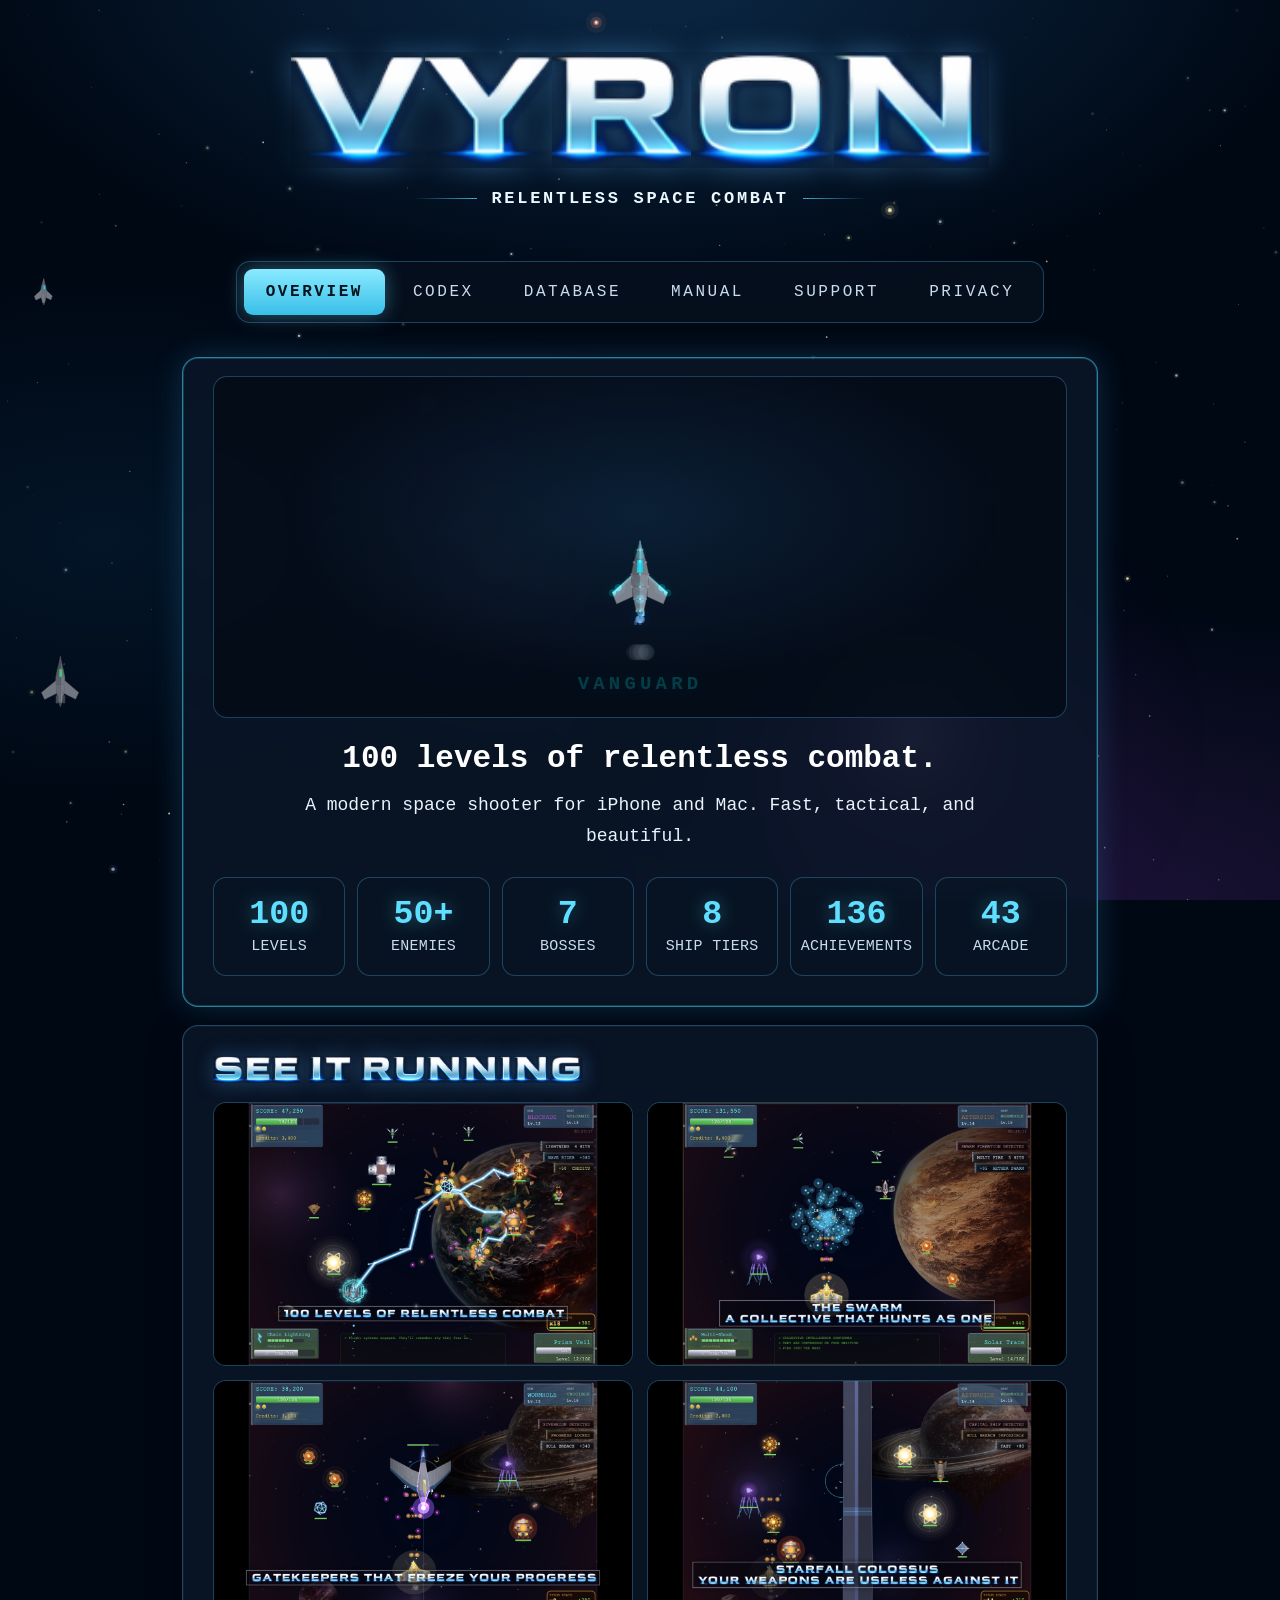
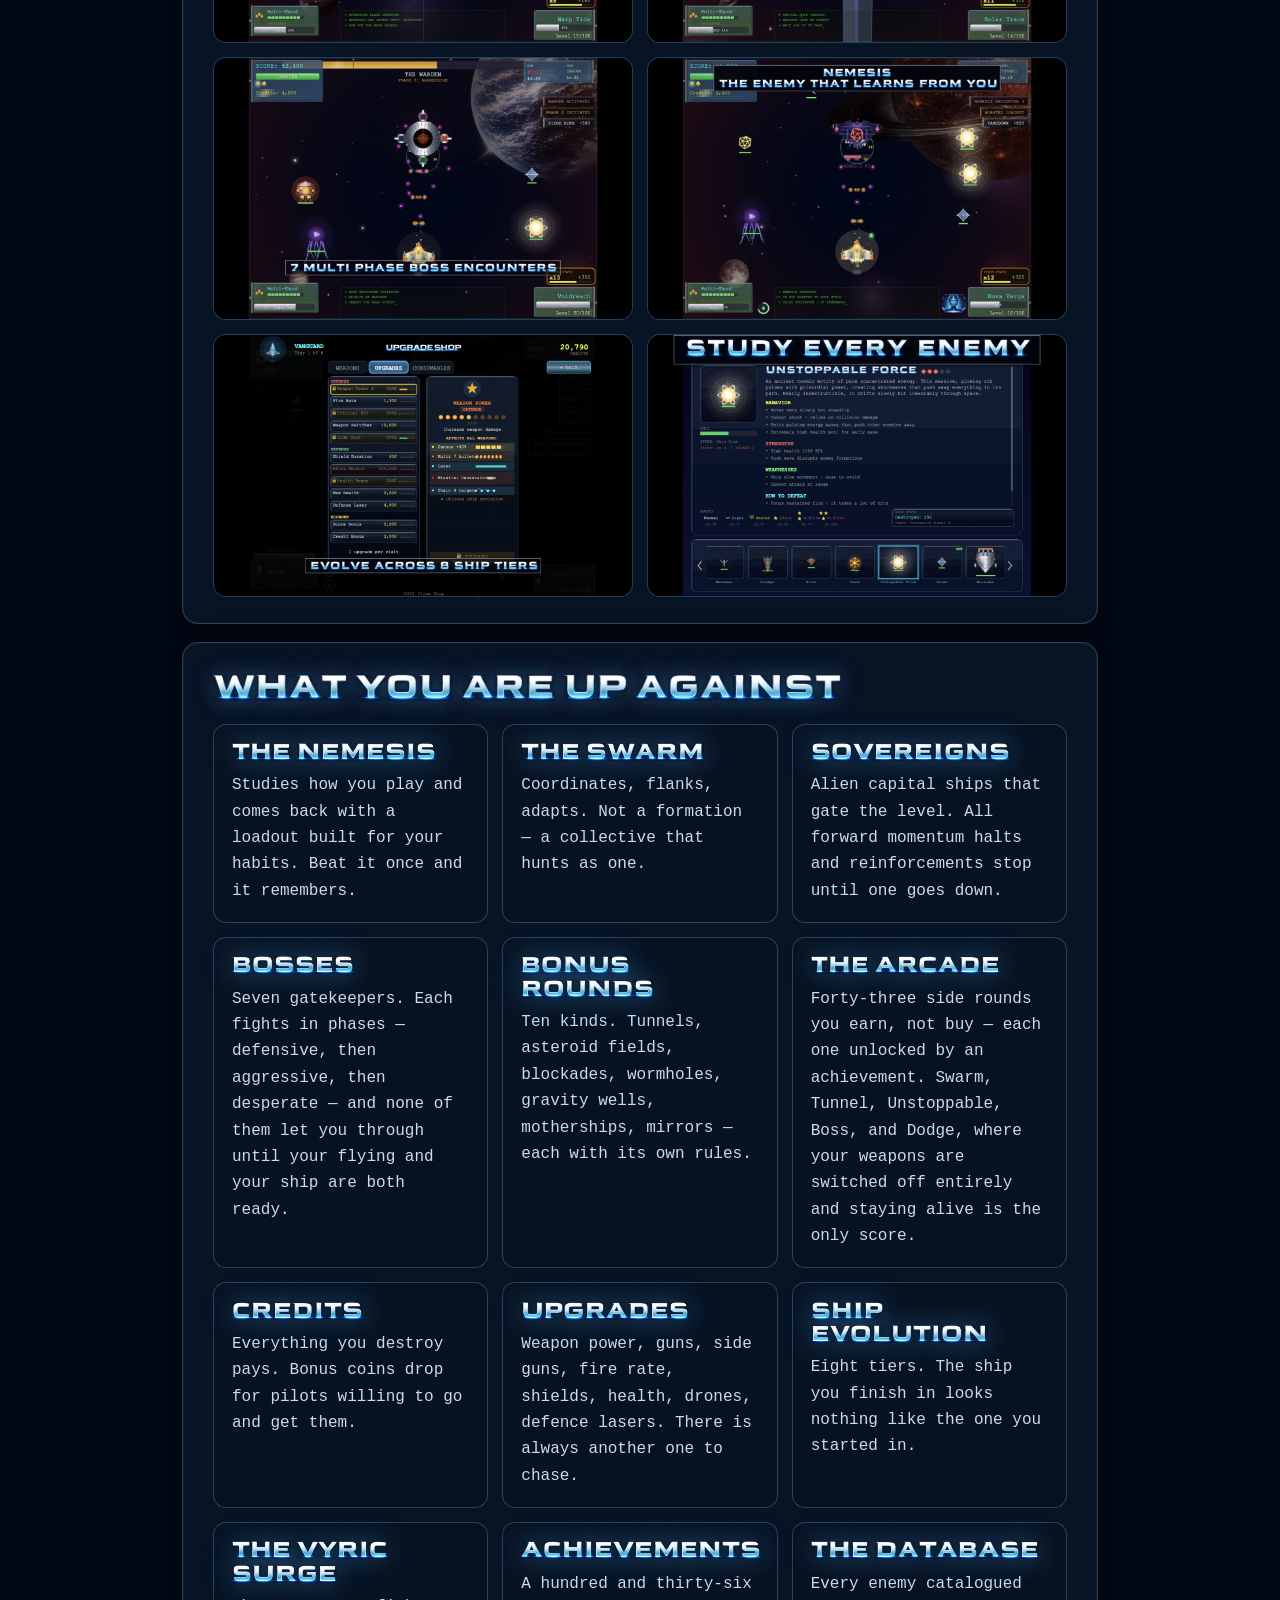
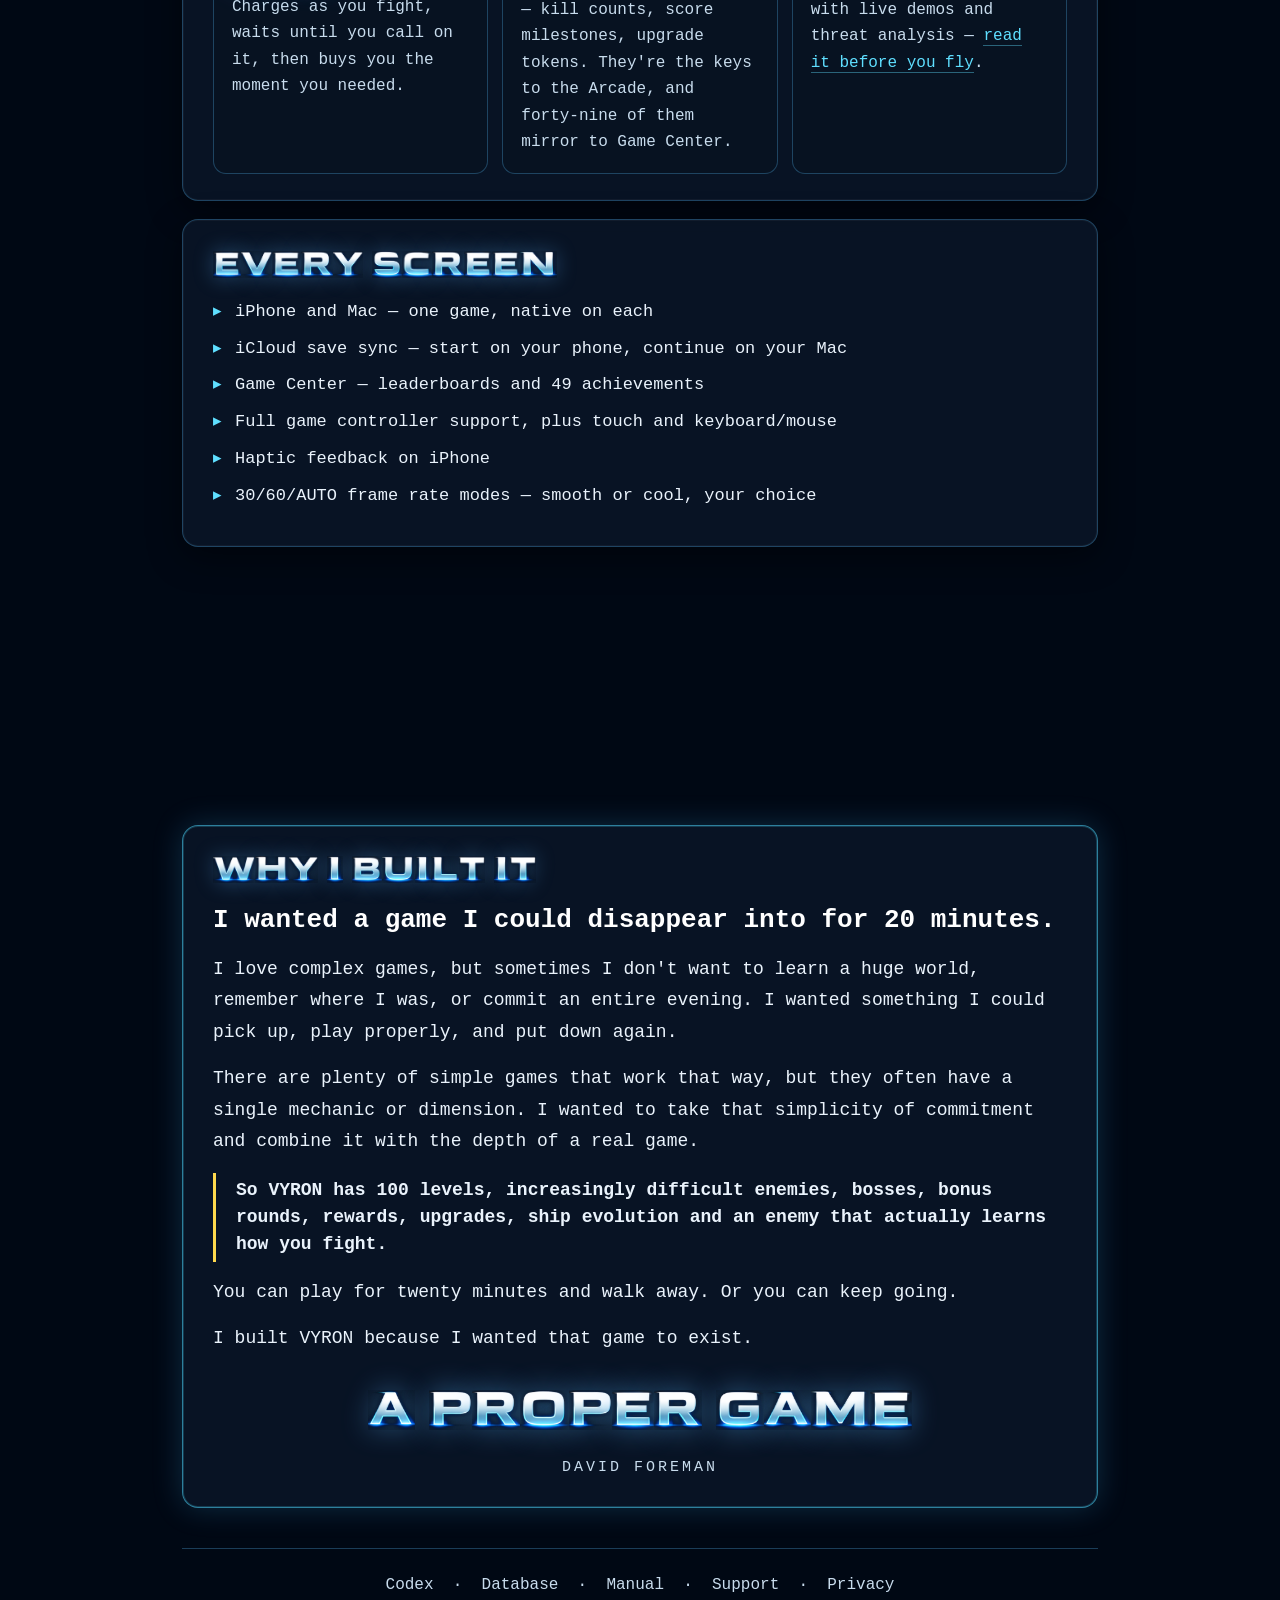
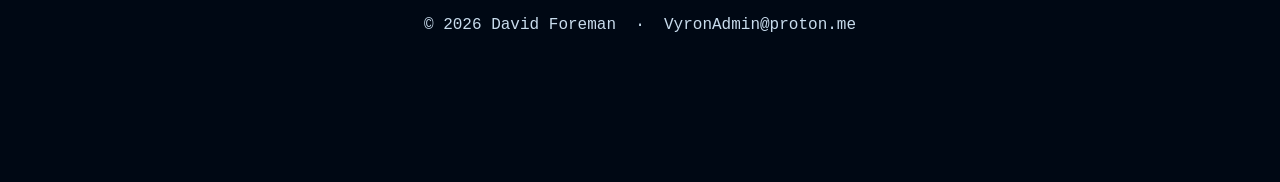
==== index.html @ 2104327f "Six stats: one row on a laptop, three rows of two on a phone Adds a sixth box — 43 Arcade rounds, ve" ====
<!doctype html>
<html lang="en-GB">
<head>
<meta charset="utf-8" />
<meta name="viewport" content="width=device-width, initial-scale=1" />
<title>VYRON — Relentless Space Combat</title>
<meta name="description" content="VYRON is a modern space shooter for iPhone and Mac. 100 levels, 7 multi-phase bosses, 8 ship evolutions, and a Nemesis that learns how you fight." />
<script>document.documentElement.classList.add('js')</script>
<link rel="icon" type="image/png" href="favicon.png" />
<link rel="stylesheet" href="style.css" />
</head>
<body>
<canvas id="stars" aria-hidden="true"></canvas>
<canvas id="patrol" aria-hidden="true"></canvas>

<div class="wrap" data-page="overview">

  <header class="brand">
    <h1 class="chrome" data-chrome="vyron">VYRON</h1>
    <p class="tagline">Relentless Space Combat</p>
  </header>

  <!-- The page opens with the fleet flying past, not with prose. Each hull
       arrives, holds, is named, and leaves — the game's own menu reveal. -->
  <section class="panel focus hero-panel">
    <div class="ship-stage-wrap hero-stage">
      <canvas class="ship-stage" aria-hidden="true"></canvas>
      <p class="ship-name" aria-live="polite"></p>
    </div>

    <p class="hero">100 levels of relentless combat.</p>
    <p class="hero-sub">A modern space shooter for iPhone and Mac. Fast, tactical, and
      beautiful.</p>

    <div class="stats">
      <div class="stat"><b>100</b><span>Levels</span></div>
      <div class="stat"><b>50+</b><span>Enemies</span></div>
      <div class="stat"><b>7</b><span>Bosses</span></div>
      <div class="stat"><b>8</b><span>Ship tiers</span></div>
      <div class="stat"><b>136</b><span>Achievements</span></div>
      <div class="stat"><b>43</b><span>Arcade</span></div>
    </div>
  </section>

  <section class="panel">
    <h2 class="chrome" data-chrome="see it running">See it running</h2>
    <div class="shots">
      <div class="shot"><img src="shots/shot-01.jpg" alt="VYRON gameplay" loading="lazy" /></div>
      <div class="shot"><img src="shots/shot-02.jpg" alt="VYRON gameplay" loading="lazy" /></div>
      <div class="shot"><img src="shots/shot-03.jpg" alt="VYRON gameplay" loading="lazy" /></div>
      <div class="shot"><img src="shots/shot-04.jpg" alt="VYRON gameplay" loading="lazy" /></div>
      <div class="shot"><img src="shots/shot-05.jpg" alt="VYRON gameplay" loading="lazy" /></div>
      <div class="shot"><img src="shots/shot-06.jpg" alt="VYRON gameplay" loading="lazy" /></div>
      <div class="shot"><img src="shots/shot-07.jpg" alt="VYRON gameplay" loading="lazy" /></div>
      <div class="shot"><img src="shots/shot-08.jpg" alt="VYRON gameplay" loading="lazy" /></div>
    </div>
  </section>

  <section class="panel">
    <h2 class="chrome" data-chrome="what you are up against">What you're up against</h2>

    <div class="feat-grid">
      <div class="feat">
        <h3 class="chrome" data-chrome="the nemesis">The Nemesis</h3>
        <p>Studies how you play and comes back with a loadout built for your habits.
          Beat it once and it remembers.</p>
      </div>
      <div class="feat">
        <h3 class="chrome" data-chrome="the swarm">The Swarm</h3>
        <p>Coordinates, flanks, adapts. Not a formation — a collective that hunts as one.</p>
      </div>
      <div class="feat">
        <h3 class="chrome" data-chrome="sovereigns">Sovereigns</h3>
        <p>Alien capital ships that gate the level. All forward momentum halts and
          reinforcements stop until one goes down.</p>
      </div>
      <div class="feat">
        <h3 class="chrome" data-chrome="bosses">Bosses</h3>
        <p>Seven gatekeepers. Each fights in phases — defensive, then aggressive, then
          desperate — and none of them let you through until your flying and your ship are
          both ready.</p>
      </div>
      <div class="feat">
        <h3 class="chrome" data-chrome="bonus rounds">Bonus Rounds</h3>
        <p>Ten kinds. Tunnels, asteroid fields, blockades, wormholes, gravity wells,
          motherships, mirrors — each with its own rules.</p>
      </div>
      <div class="feat">
        <h3 class="chrome" data-chrome="the arcade">The Arcade</h3>
        <p>Forty-three side rounds you earn, not buy — each one unlocked by an achievement.
          Swarm, Tunnel, Unstoppable, Boss, and Dodge, where your weapons are switched off
          entirely and staying alive is the only score.</p>
      </div>
      <div class="feat">
        <h3 class="chrome" data-chrome="credits">Credits</h3>
        <p>Everything you destroy pays. Bonus coins drop for pilots willing to go and get them.</p>
      </div>
      <div class="feat">
        <h3 class="chrome" data-chrome="upgrades">Upgrades</h3>
        <p>Weapon power, guns, side guns, fire rate, shields, health, drones, defence lasers.
          There is always another one to chase.</p>
      </div>
      <div class="feat">
        <h3 class="chrome" data-chrome="ship evolution">Ship Evolution</h3>
        <p>Eight tiers. The ship you finish in looks nothing like the one you started in.</p>
      </div>
      <div class="feat">
        <h3 class="chrome" data-chrome="the vyric surge">The Vyric Surge</h3>
        <p>Charges as you fight, waits until you call on it, then buys you the moment you needed.</p>
      </div>
      <div class="feat">
        <h3 class="chrome" data-chrome="achievements">Achievements</h3>
        <p>A hundred and thirty-six — kill counts, score milestones, upgrade tokens. They're
          the keys to the Arcade, and forty-nine of them mirror to Game Center.</p>
      </div>
      <div class="feat">
        <h3 class="chrome" data-chrome="the database">The Database</h3>
        <p>Every enemy catalogued with live demos and threat analysis —
          <a href="database.html">read it before you fly</a>.</p>
      </div>
    </div>
  </section>

  <section class="panel">
    <h2 class="chrome" data-chrome="every screen">Every screen</h2>
    <ul>
      <li>iPhone and Mac — one game, native on each</li>
      <li>iCloud save sync — start on your phone, continue on your Mac</li>
      <li>Game Center — leaderboards and 49 achievements</li>
      <li>Full game controller support, plus touch and keyboard/mouse</li>
      <li>Haptic feedback on iPhone</li>
      <li>30/60/AUTO frame rate modes — smooth or cool, your choice</li>
    </ul>
  </section>

  <section class="panel">
    <h2 class="chrome" data-chrome="private by design">Private by design</h2>
    <ul>
      <li>No accounts, no ads, no tracking, no data collection</li>
      <li>Saves are encrypted on-device; sync uses your own iCloud</li>
    </ul>
    <p class="terminal">&gt; Bonus rounds. Dynamic weather. A hand-tuned campaign. One more run.</p>
  </section>

  <section class="panel focus why">
    <h2 class="chrome" data-chrome="why i built it">Why I built it</h2>

    <p class="lead">I wanted a game I could disappear into for 20 minutes.</p>

    <p>I love complex games, but sometimes I don't want to learn a huge world, remember where I
      was, or commit an entire evening. I wanted something I could pick up, play properly, and put
      down again.</p>

    <p>There are plenty of simple games that work that way, but they often have a single mechanic
      or dimension. I wanted to take that simplicity of commitment and combine it with the depth of
      a real game.</p>

    <p class="pullquote">So VYRON has 100 levels, increasingly difficult enemies, bosses, bonus
      rounds, rewards, upgrades, ship evolution and an enemy that actually learns how you fight.</p>

    <p>You can play for twenty minutes and walk away. Or you can keep going.</p>

    <p>I built VYRON because I wanted that game to exist.</p>

    <div class="signoff">
      <span class="chrome signoff-chrome" data-chrome="a proper game">A proper game.</span>
      <span class="signoff-by">David Foreman</span>
    </div>
  </section>

</div>

<script src="chrome.js"></script>
<script src="starfield.js"></script>
<script src="data-ships.js"></script>
<script src="ships.js"></script>
<script src="site.js"></script>
</body>
</html>
---- style.css ----
/* VYRON — site styling.
   Titles and section headings use the chrome bitmap font (glyphs in font/,
   rendered by chrome.js). Body copy is Courier New.

   Contrast rule: no grey body text anywhere. The dimmest text on the site
   is --text-2 (#c8dced) and nothing is smaller than 15px. */

:root{
  --bg:#000814;
  --panel:rgba(11,24,42,.78);
  --line:rgba(70,150,200,.38);
  --line-hi:rgba(76,217,255,.55);

  --cyan:#5fdfff;
  --amber:#ffd94d;
  --green:#6bfc95;
  --magenta:#ff7ad9;

  --text:#eaf3fc;      /* body */
  --text-2:#c8dced;    /* secondary — still bright enough to read */

  --mono:"Courier New",ui-monospace,Menlo,Monaco,monospace;
}

*{box-sizing:border-box;margin:0;padding:0}
html{scroll-behavior:smooth}

body{
  background:
    radial-gradient(ellipse 75% 55% at 50% -5%, rgba(35,105,170,.34), transparent 72%),
    radial-gradient(ellipse 62% 48% at 88% 102%, rgba(105,45,150,.26), transparent 72%),
    radial-gradient(ellipse 50% 40% at 8% 60%, rgba(20,80,130,.18), transparent 72%),
    var(--bg);
  background-attachment:fixed;
  color:var(--text);
  font-family:var(--mono);
  font-size:18px;
  line-height:1.75;
  min-height:100vh;
  -webkit-font-smoothing:antialiased;
  overflow-x:hidden;
}

/* Starfield canvas sits behind everything */
#stars{position:fixed;inset:0;width:100%;height:100%;z-index:0;pointer-events:none}
.wrap{position:relative;z-index:2;max-width:960px;margin:0 auto;padding:0 22px 80px}

/* ---------- Chrome bitmap font ---------- */

.chrome{display:block;text-align:center;line-height:0;white-space:nowrap}
.chrome-glyph{
  height:1em;width:auto;vertical-align:middle;
  image-rendering:auto;
  filter:drop-shadow(0 0 14px rgba(90,180,255,.42));
}
.chrome-word{white-space:nowrap;display:inline-block}   /* keep words intact when wrapping */
.chrome-space{display:inline-block;width:.34em}
.chrome-lit{
  font-family:var(--mono);color:#cfe9fb;font-size:.68em;
  vertical-align:middle;line-height:1;
}

/* Wordmark */
.brand{padding:52px 0 6px}
.brand .chrome{font-size:clamp(56px,12vw,116px)}   /* font-size drives glyph height */

/* Section headings rendered in chrome, smaller */
h2.chrome{
  font-size:clamp(18px,3.4vw,27px);text-align:left;margin-bottom:14px;
  white-space:normal;line-height:1.35;      /* wrap instead of overflowing */
}
h2.chrome .chrome-glyph{filter:drop-shadow(0 0 10px rgba(90,180,255,.34))}

/* Fallback before JS runs / if it fails */
h2:not(.chrome-ready){color:var(--amber)}
.brand h1:not(.chrome-ready){
  font-size:clamp(44px,10vw,84px);letter-spacing:.16em;text-indent:.16em;font-weight:700;
  background:linear-gradient(180deg,#fff 0%,#cfe9fb 38%,#5aa9d8 52%,#e8f6ff 66%,#8fc4e4 100%);
  -webkit-background-clip:text;background-clip:text;color:transparent;
}

.tagline{
  text-align:center;color:#eaf8ff;font-size:17px;letter-spacing:.16em;
  text-transform:uppercase;margin-top:16px;font-weight:700;
  display:flex;align-items:center;justify-content:center;gap:14px;
}
.tagline::before,.tagline::after{
  content:"";height:1px;width:clamp(20px,7vw,64px);
  background:linear-gradient(90deg,transparent,rgba(95,223,255,.75));
}
.tagline::after{background:linear-gradient(90deg,rgba(95,223,255,.75),transparent)}
.updated{text-align:center;color:var(--text-2);font-size:16px;margin-top:10px}

/* ---------- Sticky nav ---------- */

.nav{
  position:sticky;top:0;z-index:50;
  display:flex;justify-content:center;flex-wrap:wrap;gap:6px;
  margin:30px auto 34px;padding:7px;
  border:1px solid var(--line);border-radius:14px;
  background:rgba(6,16,30,.86);backdrop-filter:blur(10px);
  width:max-content;max-width:100%;
  transition:box-shadow .2s ease,border-color .2s ease;
}
.nav.stuck{box-shadow:0 10px 34px rgba(0,0,0,.6);border-color:var(--line-hi)}

/* Small wordmark inside the nav — appears only once the nav sticks, so the
   VYRON title is still present after the big one scrolls away.
   .chrome sets display:block, so these rules need the extra specificity. */
.nav .nav-brand.chrome{
  display:none;
  font-size:21px;                 /* drives glyph height (glyphs are 1em) */
  line-height:0;padding:0 14px 0 6px;border:0;background:none;
  align-self:center;opacity:0;transition:opacity .2s ease;
}
.nav.stuck .nav-brand.chrome{display:inline-flex;align-items:center;opacity:.95}
.nav.stuck .nav-brand.chrome:hover{opacity:1}
.nav .nav-brand .chrome-glyph{filter:drop-shadow(0 0 8px rgba(90,180,255,.5))}
@media (max-width:560px){
  .nav .nav-brand.chrome{font-size:16px;padding:0 6px 0 2px}
}
/* When stuck, lay a full-width blurred bar behind the pill so content
   scrolling underneath is covered cleanly instead of half-hidden. */
.nav::before{
  content:"";position:absolute;left:50%;transform:translateX(-50%);
  top:-14px;bottom:-14px;width:100vw;z-index:-1;
  background:rgba(2,9,20,.92);backdrop-filter:blur(10px);
  border-bottom:1px solid var(--line);
  opacity:0;transition:opacity .2s ease;pointer-events:none;
}
.nav.stuck::before{opacity:1}
.nav a{
  color:var(--text-2);text-decoration:none;border:0;
  font-size:16px;letter-spacing:.16em;text-transform:uppercase;
  padding:9px 22px;border-radius:9px;
  transition:color .16s ease,background .16s ease;
}
.nav a:hover{color:#fff;background:rgba(95,223,255,.14)}
.nav a.on{
  color:#04141f;background:linear-gradient(180deg,#8aeaff,#38bfe8);
  box-shadow:0 0 20px rgba(95,223,255,.38);font-weight:700;
}

/* ---------- Panels ---------- */

.panel{
  background:var(--panel);border:1px solid var(--line);border-radius:16px;
  padding:26px 30px;margin:18px 0;backdrop-filter:blur(8px);
  box-shadow:0 0 0 1px rgba(255,255,255,.04) inset, 0 10px 34px rgba(0,0,0,.46);
  transition:opacity .5s ease,transform .5s ease,border-color .2s ease;
}
.js .panel{opacity:0;transform:translateY(16px)}
.js .panel.in{opacity:1;transform:none}
.panel.focus{border-color:var(--line-hi);box-shadow:0 0 30px rgba(60,170,230,.22), 0 0 0 1px rgba(76,217,255,.2) inset}
.panel.amber{border-color:rgba(255,217,77,.5);box-shadow:0 0 30px rgba(255,200,60,.16), 0 0 0 1px rgba(255,217,77,.16) inset}

p{margin:11px 0}
h3{color:var(--cyan);font-size:18px;margin:20px 0 3px;font-weight:700}

a{color:var(--cyan);text-decoration:none;border-bottom:1px solid rgba(95,223,255,.4)}
a:hover{border-bottom-color:var(--cyan);color:#9beeff}

.sub{color:var(--text-2);font-size:17px}
.terminal{
  color:var(--green);font-size:17px;margin-top:16px;padding-top:13px;
  border-top:1px solid rgba(107,252,149,.22);
}
kbd{
  font-family:var(--mono);background:rgba(255,255,255,.09);
  border:1px solid var(--line);border-radius:5px;padding:2px 7px;font-size:16px;color:#eaf6ff;
}

ul{list-style:none;margin:10px 0}
ul li{padding-left:22px;position:relative;margin:7px 0;color:var(--text);font-size:17px}
ul li::before{content:"▸";position:absolute;left:0;color:var(--cyan)}

.grid{display:grid;grid-template-columns:repeat(auto-fit,minmax(min(270px,100%),1fr));gap:16px}

/* ---------- Spec rows: a label and what it does ---------- */

.spec{display:grid;gap:8px;margin:16px 0 4px}
.spec>div{
  display:grid;grid-template-columns:minmax(120px,168px) 1fr;gap:18px;align-items:baseline;
  padding:11px 15px;background:rgba(6,16,30,.5);
  border:1px solid rgba(70,150,200,.24);border-radius:10px;
  transition:border-color .18s ease,background .18s ease;
}
.spec>div:hover{border-color:var(--line-hi);background:rgba(8,22,40,.7)}
.spec dt{
  margin:0;color:var(--amber);font-family:var(--mono);font-size:16px;
  letter-spacing:.05em;line-height:1.5;
}
.spec dt kbd{margin-right:3px}
.spec dd{margin:0;color:var(--text-2);font-size:16px;line-height:1.65}
.spec dd b{color:#fff;font-weight:700}
@media (max-width:540px){
  .spec>div{grid-template-columns:1fr;gap:5px}
}

/* ---------- Hero + stats ---------- */

.hero{
  text-align:center;font-size:clamp(23px,4vw,31px);line-height:1.35;
  color:#fff;font-weight:700;margin:4px 0 10px;
}
.hero-sub{text-align:center;color:var(--text);font-size:18px;max-width:680px;margin:0 auto}

/* Six across on a laptop, three rows of two on a phone. Explicit column
   counts rather than auto-fit, so the count never drifts with the viewport. */
.stats{display:grid;grid-template-columns:repeat(6,1fr);gap:12px;margin:24px 0 4px}
.stat{
  border:1px solid var(--line);border-radius:13px;padding:18px 8px;text-align:center;
  background:rgba(8,20,36,.6);
  transition:opacity .45s ease,transform .45s ease;
}
.js .stat{opacity:0;transform:translateY(12px)}
.js .stat.in{opacity:1;transform:none}
.stat b{display:block;font-size:clamp(26px,2.6vw,34px);color:var(--cyan);font-weight:700;
  line-height:1.1;text-shadow:0 0 18px rgba(95,223,255,.4)}
/* Tight tracking so "ACHIEVEMENTS" and "ARCADE ROUNDS" stay on one line
   in a sixth of the panel */
.stat span{display:block;font-size:15px;letter-spacing:.02em;text-transform:uppercase;
  color:var(--text-2);margin-top:6px;line-height:1.25}

/* Between phone and laptop, three across reads better than six cramped */
@media (max-width:860px){
  .stats{grid-template-columns:repeat(3,1fr)}
}
@media (max-width:560px){
  .stats{grid-template-columns:repeat(2,1fr);gap:9px}
  .stat{padding:12px 6px;border-radius:11px}
  .stat b{font-size:27px}
  .stat span{font-size:15px;margin-top:3px;letter-spacing:.01em}
}

/* ---------- Screenshot gallery ---------- */

.shots{display:grid;grid-template-columns:repeat(auto-fit,minmax(min(300px,100%),1fr));gap:14px;margin-top:6px}
.shot{
  position:relative;border:1px solid var(--line);border-radius:13px;overflow:hidden;
  cursor:zoom-in;background:#04101d;line-height:0;
  transition:opacity .5s ease,transform .5s ease,border-color .2s ease,box-shadow .2s ease;
}
.js .shot{opacity:0;transform:translateY(14px)}
.js .shot.in{opacity:1;transform:none}
.shot img{width:100%;height:auto;display:block;transition:transform .35s ease}
.shot:hover,.shot:focus-visible{border-color:var(--line-hi);box-shadow:0 0 26px rgba(76,217,255,.26);outline:none}
.shot:hover img{transform:scale(1.035)}

.lightbox{
  position:fixed;inset:0;z-index:200;display:none;
  align-items:center;justify-content:center;
  background:rgba(0,4,10,.93);backdrop-filter:blur(6px);padding:28px;
}
.lightbox.on{display:flex}
.lightbox img{max-width:94vw;max-height:88vh;border-radius:10px;border:1px solid var(--line-hi);
  box-shadow:0 0 60px rgba(0,0,0,.8)}
.lightbox button{
  position:absolute;background:rgba(10,24,42,.9);color:var(--cyan);
  border:1px solid var(--line);border-radius:10px;
  font-family:var(--mono);font-size:26px;line-height:1;cursor:pointer;
  width:52px;height:52px;transition:background .15s ease,color .15s ease;
}
.lightbox button:hover{background:rgba(95,223,255,.2);color:#fff}
.lb-close{top:22px;right:22px}
.lb-prev{left:22px;top:50%;transform:translateY(-50%)}
.lb-next{right:22px;top:50%;transform:translateY(-50%)}

/* ---------- Why I built it ---------- */

.why .lead{font-size:clamp(20px,3.2vw,26px);line-height:1.4;font-weight:700;color:#fff;margin:6px 0 4px}
.why p{font-size:18px;margin:15px 0;color:var(--text)}
.pullquote{
  margin:24px 0 8px;padding:4px 0 4px 20px;border-left:3px solid var(--amber);
  font-size:clamp(17px,2.6vw,21px);line-height:1.5;color:#ffe9a8;font-weight:700;
}
.signoff{text-align:center;margin-top:30px}
/* clamp() floors at 26px, which is wider than a 320px screen can take for
   "game" — .chrome is nowrap so it pushed the page out to 388px. Allow the
   phrase to wrap at spaces (words stay intact via .chrome-word) and let the
   floor drop on very narrow screens. */
.signoff-chrome{font-size:clamp(20px,4.6vw,40px);display:block;white-space:normal;line-height:1.3}
.signoff-by{
  display:block;color:var(--text-2);font-size:15px;font-weight:400;
  letter-spacing:.2em;text-transform:uppercase;margin-top:18px;
}

/* ---------- CTA ---------- */

.cta{
  display:inline-block;margin-top:6px;padding:14px 30px;border-radius:12px;
  font-size:18px;font-weight:700;letter-spacing:.08em;text-transform:uppercase;
  color:#04141f;background:linear-gradient(180deg,#8aeaff,#38bfe8);border:0;
  box-shadow:0 0 26px rgba(95,223,255,.4);
  transition:transform .16s ease,box-shadow .16s ease;
}
.cta:hover{transform:translateY(-2px);box-shadow:0 0 34px rgba(95,223,255,.6);color:#04141f}
.center{text-align:center}

/* ---------- Footer ---------- */

footer{
  text-align:center;margin-top:40px;padding-top:22px;
  border-top:1px solid var(--line);
  color:var(--text-2);font-size:16px;
}
footer a{border:0;color:var(--text-2)}
footer a:hover{color:var(--cyan)}

@media (max-width:560px){
  body{font-size:17px}
  .wrap{padding:0 15px 60px}
  .panel{padding:20px 18px}
  /* Tighter tracking, padding and gap (never a smaller font) so the sticky
     wordmark and all six links still fit two rows on a phone, not three. */
  .nav{gap:5px}
  .nav a{padding:8px 8px;letter-spacing:.03em;font-size:15px}
  .lightbox button{width:44px;height:44px;font-size:22px}
  .lb-prev{left:8px}.lb-next{right:8px}

  /* --- Get to the content sooner. On a 390px screen the title, tagline and
         nav were eating 345px — 41% of the first screen — before a word of
         copy appeared. --- */
  .brand{padding:20px 0 2px}
  .brand .chrome{font-size:clamp(46px,11.5vw,116px)}
  .tagline{margin-top:10px;letter-spacing:.07em;gap:9px}
  .tagline::before,.tagline::after{width:clamp(12px,4vw,64px)}
  .nav{margin:16px auto 18px}

  /* Hero: left-align the body copy. Centred monospace over a narrow column
     gives ragged, hard-to-scan lines. */
  .hero{font-size:clamp(25px,7vw,31px);line-height:1.28}
  .hero-sub{text-align:left}
  .stats{margin:18px 0 4px;gap:10px}

  /* Wrapped creed needs room for two lines */
  .creed{min-height:104px}
  .creed-line{font-size:clamp(21px,5.6vw,38px)}
}

/* ================= Ship fly-by rail ================= */

/* ================= Ship showcase ================= */

.stage-panel{padding-bottom:20px}
.ship-stage-wrap{
  position:relative;margin-top:16px;
  border:1px solid var(--line);border-radius:14px;
  background:
    radial-gradient(ellipse 60% 70% at 50% 40%, rgba(40,110,175,.20), transparent 72%),
    rgba(3,10,20,.72);
  overflow:hidden;
}
canvas.ship-stage{
  display:block;width:100%;height:clamp(300px,42vw,420px);
}

/* Hero stage — the first thing on the page, so it sits above the headline
   and runs edge to edge inside the panel. Shorter than the standalone stage
   so the headline and stats still make the first screen on a phone. */
.hero-panel{padding-top:18px}
.hero-stage{margin:0 0 20px}
.hero-stage canvas.ship-stage{height:clamp(210px,34vw,340px)}
@media (max-width:560px){
  .hero-panel{padding:14px 14px 20px}
  .hero-stage{margin:0 0 16px;border-radius:12px}
  .hero-stage canvas.ship-stage{height:215px}
}
.ship-name{
  position:absolute;left:0;right:0;bottom:16px;text-align:center;
  font-family:var(--mono);font-weight:700;
  font-size:clamp(15px,2.4vw,19px);letter-spacing:.22em;
  opacity:0;transition:opacity .15s linear;
  margin:0;pointer-events:none;
}

/* ================= Codex ================= */

.codex-lead{
  text-align:center;font-size:clamp(19px,3.2vw,25px);line-height:1.45;
  color:#fff;font-weight:700;max-width:680px;margin:6px auto 2px;
}
.pillars{display:grid;grid-template-columns:repeat(auto-fit,minmax(min(300px,100%),1fr));gap:16px}
.pillar{position:relative;overflow:hidden}
.pillar p{font-size:16.5px}
/* One phrase visible at a time; lines are stacked so the panel never
   jumps as they swap. */
.creed{
  position:relative;text-align:center;
  min-height:clamp(52px,9vw,84px);
  display:flex;align-items:center;justify-content:center;
}
.creed-line{
  position:absolute;left:0;right:0;
  font-size:clamp(22px,4.4vw,38px);
  opacity:0;
  transition:opacity 1.2s cubic-bezier(.4,0,.2,1);
  will-change:opacity;              /* keep the fade on the compositor */
  /* .chrome is nowrap, which pushed "You live by the Vyra" off the side of a
     phone (448px wide on a 390px screen). Wrap at spaces; .chrome-word still
     keeps each word intact so it never breaks mid-word. */
  white-space:normal;
  line-height:1.25;
}
.creed-line.on{opacity:1}
/* Without JS every line would stack invisibly — show them as a list instead */
html:not(.js) .creed{display:block;min-height:0}
html:not(.js) .creed-line{position:static;opacity:1;display:block;margin:10px 0}

/* ================= Database ================= */

.db-controls{
  display:flex;gap:10px;flex-wrap:wrap;align-items:center;margin:4px 0 6px;
}
.db-controls input[type=search]{
  flex:1 1 220px;min-width:180px;
  background:rgba(6,16,30,.9);border:1px solid var(--line);border-radius:10px;
  color:var(--text);font-family:var(--mono);font-size:17px;padding:11px 14px;
}
.db-controls input[type=search]:focus{outline:none;border-color:var(--line-hi);
  box-shadow:0 0 18px rgba(76,217,255,.22)}
.chip{
  background:rgba(6,16,30,.9);border:1px solid var(--line);border-radius:99px;
  color:var(--text-2);font-family:var(--mono);font-size:16px;padding:9px 16px;cursor:pointer;
  transition:color .15s ease,background .15s ease,border-color .15s ease;
}
.chip:hover{color:#fff;border-color:var(--line-hi)}
.chip.on{background:linear-gradient(180deg,#8aeaff,#38bfe8);color:#04141f;font-weight:700;border-color:transparent}
.db-count{color:var(--text-2);font-size:16px;margin:2px 0 14px}

.cards{display:grid;grid-template-columns:repeat(auto-fill,minmax(min(230px,100%),1fr));gap:12px}
.card{
  background:rgba(9,21,38,.8);border:1px solid var(--line);border-radius:13px;
  padding:0;cursor:pointer;text-align:left;font-family:var(--mono);
  color:var(--text);overflow:hidden;
  transition:opacity .4s ease,transform .4s ease,border-color .15s ease,box-shadow .15s ease;
}
.card-body{padding:13px 16px 15px}

/* ---- Gun-camera stills ---- */
.portrait{
  position:relative;overflow:hidden;
  background:radial-gradient(circle at 50% 45%,rgba(30,70,110,.32),rgba(5,12,24,.9) 70%);
}
.portrait img{
  display:block;width:100%;height:100%;
  object-fit:cover;object-position:center 42%;
  transition:transform .35s ease;
}
/* Scan lines + vignette so a raw capture reads as a sensor record */
.portrait::after{
  content:"";position:absolute;inset:0;pointer-events:none;
  background:
    repeating-linear-gradient(180deg,rgba(0,0,0,.15) 0 1px,transparent 1px 3px),
    radial-gradient(ellipse at 50% 45%,transparent 50%,rgba(2,7,16,.7) 100%);
}
.p-card{aspect-ratio:4/3;border-bottom:1px solid var(--line)}
.card:hover .portrait img{transform:scale(1.06)}

.portrait.none{display:flex;align-items:center;justify-content:center}
.portrait.none span{
  color:var(--amber);font-family:var(--mono);font-size:15px;
  letter-spacing:.16em;text-transform:uppercase;text-align:center;
  line-height:1.55;opacity:.8;
}

.p-detail{
  aspect-ratio:16/9;border:1px solid var(--line);
  border-radius:12px;margin-bottom:18px;
}
.p-detail img{object-fit:contain;object-position:center}
.js .card{opacity:0;transform:translateY(12px)}
.js .card.in{opacity:1;transform:none}
.card:hover,.card:focus-visible{border-color:var(--line-hi);box-shadow:0 0 22px rgba(76,217,255,.22);outline:none}
.card h3{margin:0 0 6px;color:#fff;font-size:18px}
.card .meta{color:var(--text-2);font-size:15px;display:flex;gap:10px;flex-wrap:wrap}
.threat{letter-spacing:.12em;color:var(--amber)}
.threat.t4,.threat.t5{color:#ff8a6b}

.detail{
  position:fixed;inset:0;z-index:210;display:none;
  align-items:center;justify-content:center;padding:26px;
  background:rgba(0,4,10,.9);backdrop-filter:blur(7px);
}
.detail.on{display:flex}
.detail-inner{
  background:rgba(9,21,38,.97);border:1px solid var(--line-hi);border-radius:16px;
  max-width:720px;width:100%;max-height:86vh;overflow-y:auto;padding:28px 30px;
  box-shadow:0 0 60px rgba(0,0,0,.75);
}
.detail-inner h2{margin-bottom:6px}
.detail-close{
  position:absolute;top:22px;right:22px;width:52px;height:52px;
  background:rgba(10,24,42,.9);color:var(--cyan);border:1px solid var(--line);
  border-radius:10px;font-family:var(--mono);font-size:26px;cursor:pointer;
}
.detail-close:hover{background:rgba(95,223,255,.2);color:#fff}
.dl{display:grid;grid-template-columns:repeat(auto-fit,minmax(min(200px,100%),1fr));gap:16px;margin-top:16px}
.dl h4{color:var(--amber);font-size:15px;letter-spacing:.14em;text-transform:uppercase;margin-bottom:4px}
.badges{display:flex;gap:8px;flex-wrap:wrap;margin:10px 0 4px}
.badge{
  border:1px solid var(--line);border-radius:99px;padding:5px 13px;
  font-size:15px;color:var(--text-2);background:rgba(6,16,30,.7);
}


/* Chrome headings wrap; keep the wordmark on one line */
@media (max-width:560px){
  h2.chrome{font-size:clamp(17px,5.2vw,22px)}
  .brand .chrome{font-size:clamp(46px,13vw,72px)}

  /* Two enemies per row — halves the portrait size and roughly halves the
     length of the page. Must live *after* the base .cards rule above:
     media queries add no specificity, so a later rule would win. */
  .cards{grid-template-columns:repeat(2,1fr);gap:10px}
  .card-body{padding:10px 11px 12px}
  .card h3{font-size:16px}
  .card .meta{font-size:15px;gap:6px}
  .p-card{aspect-ratio:1/1}
}
.db-empty{color:var(--text-2);font-size:17px;padding:14px 2px}

/* ================= Feature grid (Overview) ================= */

.feat-grid{
  display:grid;grid-template-columns:repeat(auto-fit,minmax(min(240px,100%),1fr));
  gap:14px;margin-top:18px;
}
.feat{
  background:rgba(8,19,34,.6);
  border:1px solid var(--line);border-radius:13px;
  padding:16px 18px 18px;
  transition:border-color .18s ease,box-shadow .18s ease,transform .18s ease;
}
.feat:hover{
  border-color:var(--line-hi);
  box-shadow:0 0 24px rgba(76,217,255,.18);
  transform:translateY(-2px);
}
.feat h3.chrome{
  font-size:clamp(15px,2vw,18px);text-align:left;
  margin:0 0 8px;white-space:normal;line-height:1.3;
}
.feat p{margin:0;font-size:16px;color:var(--text-2);line-height:1.65}
.feat a{color:var(--cyan)}

/* Distant patrol — far-off traffic in the page margins */
#patrol{
  position:fixed;inset:0;width:100%;height:100%;
  z-index:3;                       /* above everything — confined to the margins */
  pointer-events:none;
  mask-image:linear-gradient(180deg,transparent 0,#000 8%,#000 92%,transparent 100%);
  -webkit-mask-image:linear-gradient(180deg,transparent 0,#000 8%,#000 92%,transparent 100%);
}
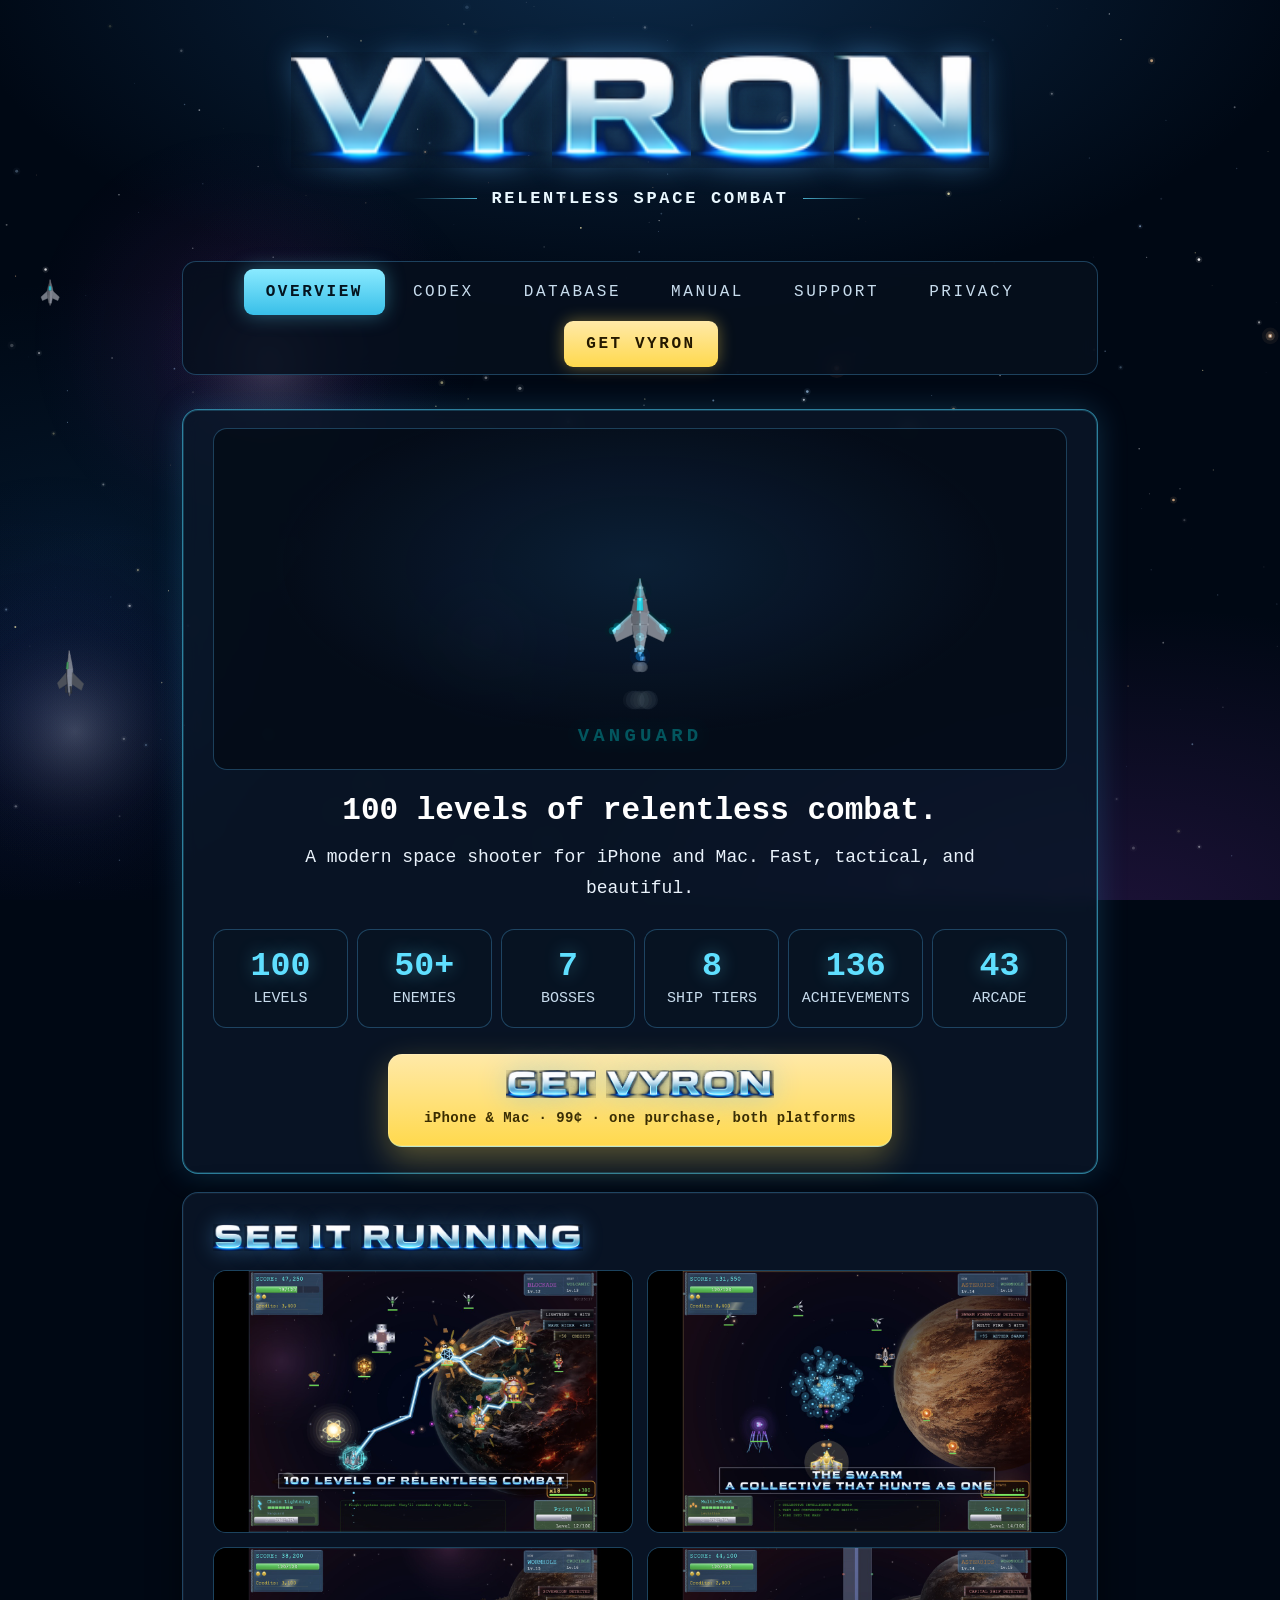
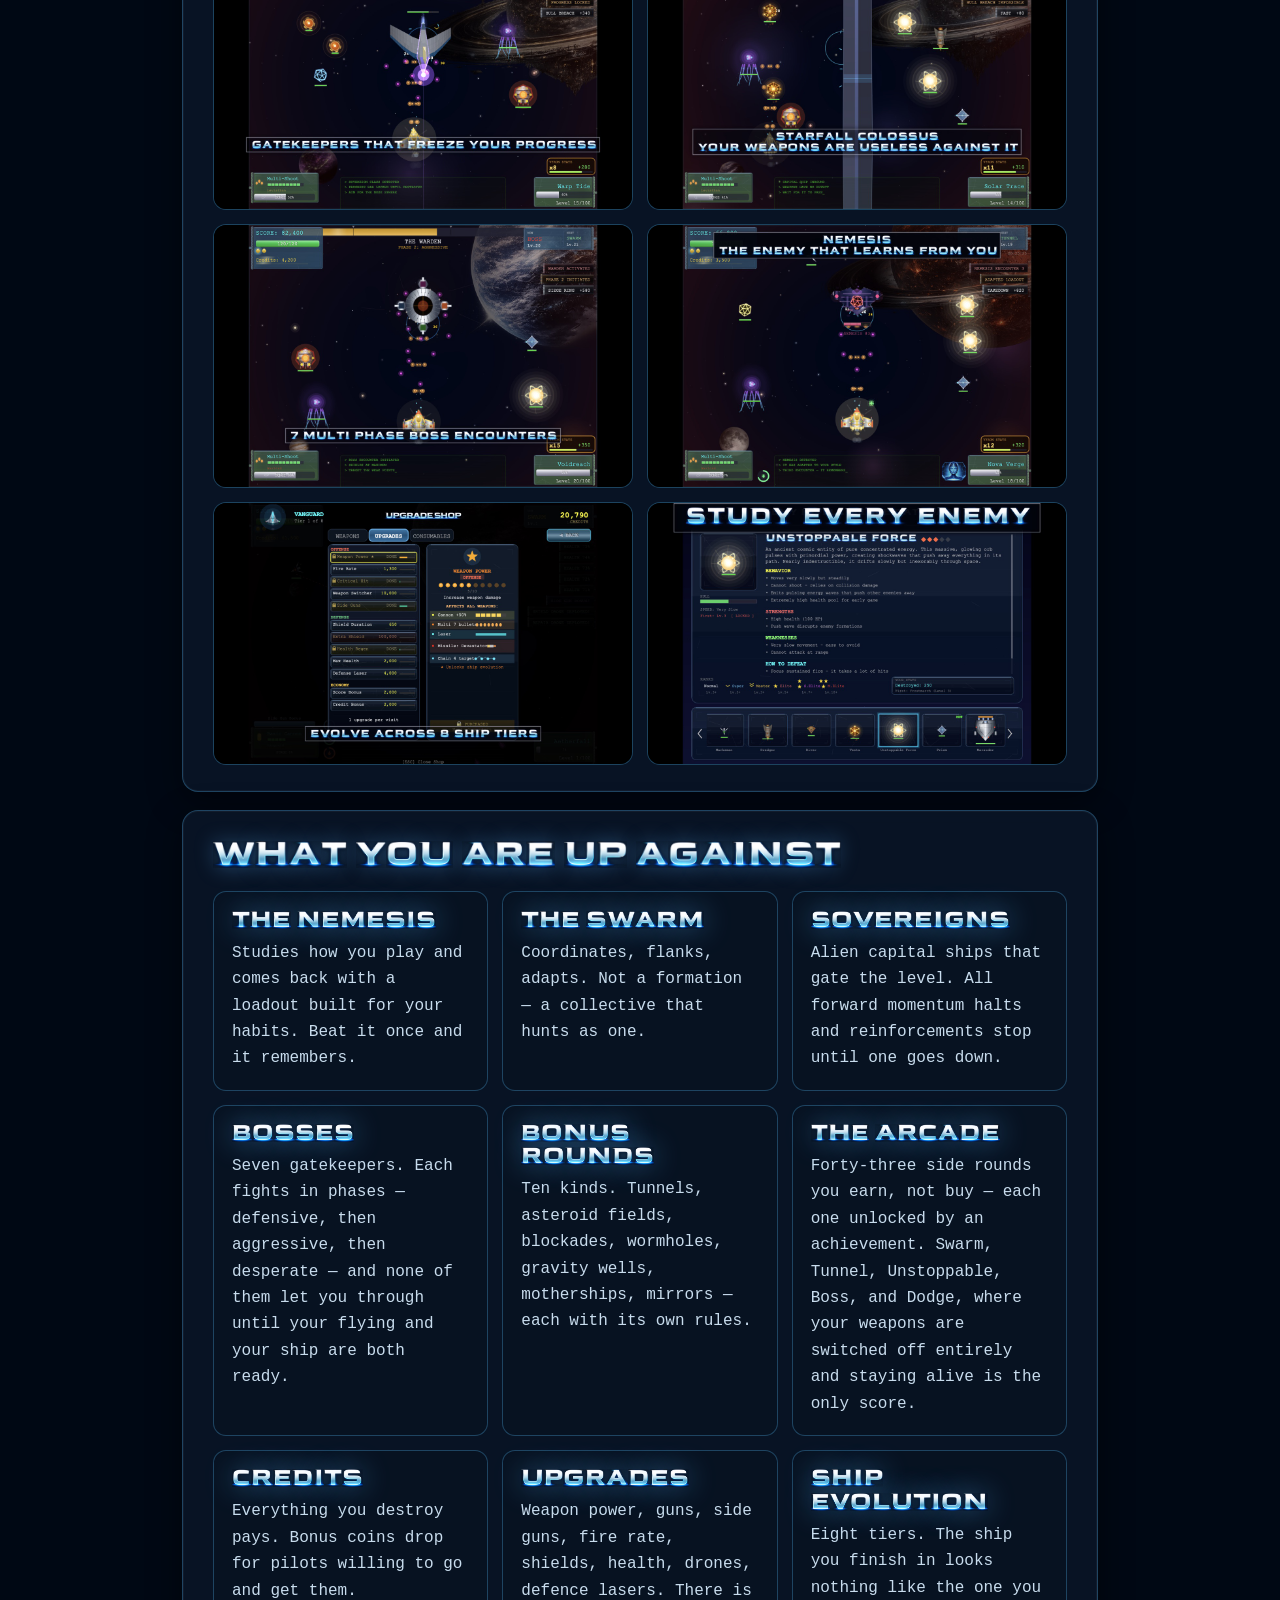
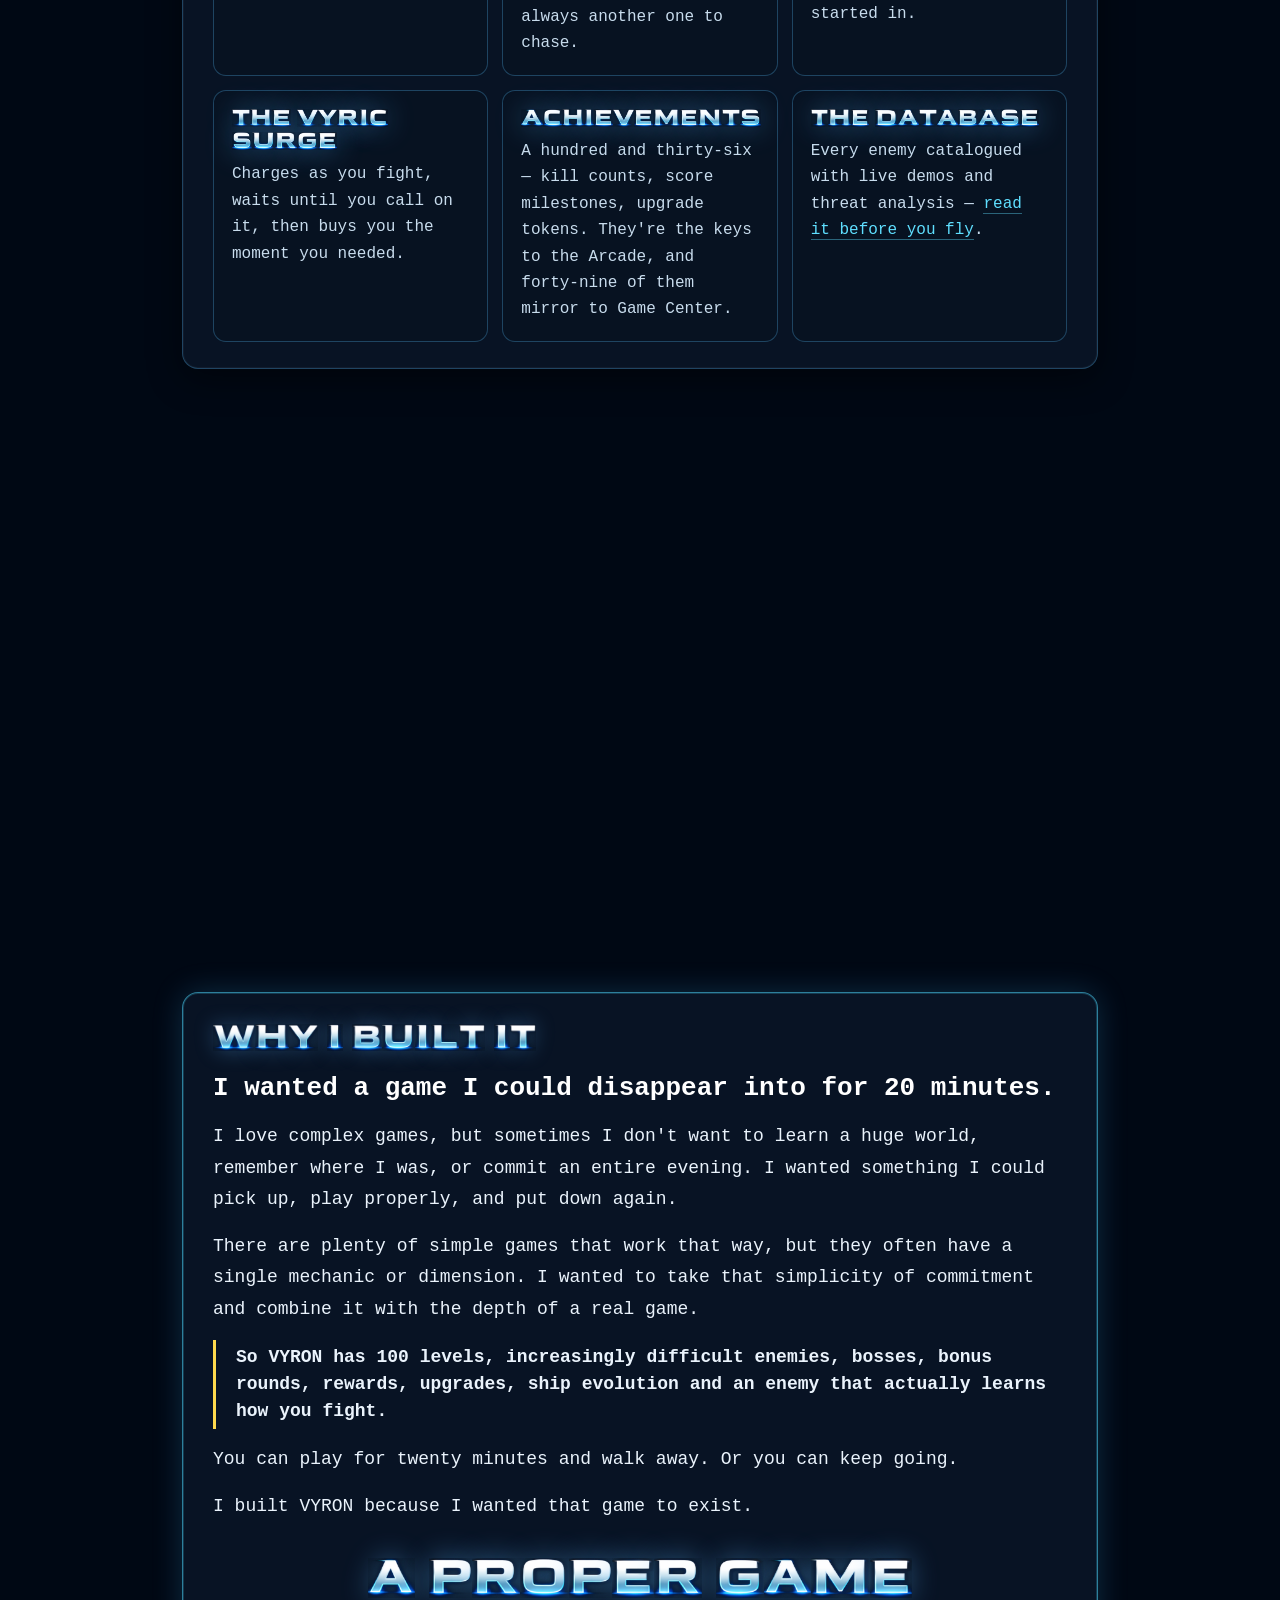
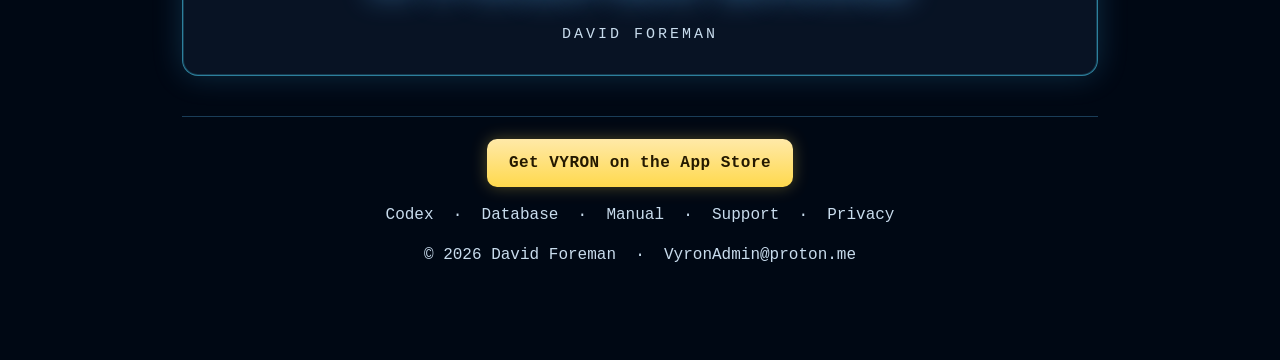
==== commit b8ea9d25: "Add App Store links — nav, footer, and hero CTA The site had zero links to actually get the game — a" ====
--- a/index.html
+++ b/index.html
@@ -39,6 +39,14 @@
       <div class="stat"><b>8</b><span>Ship tiers</span></div>
       <div class="stat"><b>136</b><span>Achievements</span></div>
       <div class="stat"><b>43</b><span>Arcade</span></div>
+    </div>
+
+    <div class="store-cta">
+      <a class="cta-primary" href="https://apps.apple.com/us/app/vyron/id6778002261"
+         target="_blank" rel="noopener">
+        <span class="chrome" data-chrome="get vyron">Get VYRON</span>
+        <span class="cta-sub">iPhone &amp; Mac &middot; 99&cent; &middot; one purchase, both platforms</span>
+      </a>
     </div>
   </section>
 
--- a/style.css
+++ b/style.css
@@ -141,6 +141,49 @@
   box-shadow:0 0 20px rgba(95,223,255,.38);font-weight:700;
 }
 
+/* Get VYRON — amber, deliberately distinct from the cyan page pills so it
+   reads as an action rather than another page in the nav. */
+.nav a.nav-cta{
+  color:#241900;background:linear-gradient(180deg,#ffe9a8,#ffd94d);
+  font-weight:700;box-shadow:0 0 16px rgba(255,217,77,.4);
+  margin-left:2px;
+}
+.nav a.nav-cta:hover{
+  color:#241900;background:linear-gradient(180deg,#fff3c4,#ffe066);
+  box-shadow:0 0 22px rgba(255,217,77,.55);
+}
+
+/* Hero buy button (index.html) */
+.store-cta{display:flex;justify-content:center;margin-top:26px}
+.cta-primary{
+  display:inline-flex;flex-direction:column;align-items:center;gap:8px;
+  padding:16px 36px;border-radius:14px;text-decoration:none;
+  background:linear-gradient(180deg,#ffe9a8,#ffd94d);
+  box-shadow:0 12px 32px rgba(255,217,77,.32),0 0 0 1px rgba(255,255,255,.16) inset;
+  transition:transform .15s ease,box-shadow .15s ease;
+}
+.cta-primary:hover{
+  transform:translateY(-2px);
+  box-shadow:0 16px 40px rgba(255,217,77,.44),0 0 0 1px rgba(255,255,255,.22) inset;
+}
+.cta-primary .chrome{font-size:28px}
+.cta-primary .cta-sub{
+  font-size:14px;letter-spacing:.03em;color:#3a2c00;font-weight:600;text-align:center;
+}
+@media (max-width:560px){
+  .cta-primary{padding:14px 26px}
+  .cta-primary .chrome{font-size:22px}
+  .cta-primary .cta-sub{font-size:13px}
+}
+
+/* Get VYRON — footer (long-scroll pages: Codex, Database, Manual) */
+.footer-cta{
+  display:inline-block;color:#241900;background:linear-gradient(180deg,#ffe9a8,#ffd94d);
+  font-weight:700;letter-spacing:.03em;padding:10px 22px;border-radius:10px;
+  text-decoration:none;box-shadow:0 0 16px rgba(255,217,77,.3);
+}
+.footer-cta:hover{box-shadow:0 0 22px rgba(255,217,77,.45)}
+
 /* ---------- Panels ---------- */
 
 .panel{
@@ -207,9 +250,9 @@
 
 /* Six across on a laptop, three rows of two on a phone. Explicit column
    counts rather than auto-fit, so the count never drifts with the viewport. */
-.stats{display:grid;grid-template-columns:repeat(6,1fr);gap:12px;margin:24px 0 4px}
+.stats{display:grid;grid-template-columns:repeat(6,1fr);gap:9px;margin:24px 0 4px}
 .stat{
-  border:1px solid var(--line);border-radius:13px;padding:18px 8px;text-align:center;
+  border:1px solid var(--line);border-radius:13px;padding:18px 4px;text-align:center;
   background:rgba(8,20,36,.6);
   transition:opacity .45s ease,transform .45s ease;
 }
@@ -217,20 +260,24 @@
 .js .stat.in{opacity:1;transform:none}
 .stat b{display:block;font-size:clamp(26px,2.6vw,34px);color:var(--cyan);font-weight:700;
   line-height:1.1;text-shadow:0 0 18px rgba(95,223,255,.4)}
-/* Tight tracking so "ACHIEVEMENTS" and "ARCADE ROUNDS" stay on one line
-   in a sixth of the panel */
-.stat span{display:block;font-size:15px;letter-spacing:.02em;text-transform:uppercase;
+/* "ACHIEVEMENTS" is one word, so it cannot wrap — if it doesn't fit a sixth
+   of the panel it overflows the box. At 15px Courier it needs ~108px, so the
+   box must keep well clear of that: hence gap 9 / padding 4 above, giving
+   ~127px. No letter-spacing here — it bought nothing but risk. */
+.stat span{display:block;font-size:15px;letter-spacing:0;text-transform:uppercase;
   color:var(--text-2);margin-top:6px;line-height:1.25}
 
-/* Between phone and laptop, three across reads better than six cramped */
-@media (max-width:860px){
+/* Six across only once the panel is genuinely wide enough for the longest
+   label. Below ~1000px the wrap is still growing, each box drops under
+   120px inside, and ACHIEVEMENTS starts to touch the edges. */
+@media (max-width:999px){
   .stats{grid-template-columns:repeat(3,1fr)}
 }
 @media (max-width:560px){
-  .stats{grid-template-columns:repeat(2,1fr);gap:9px}
-  .stat{padding:12px 6px;border-radius:11px}
+  .stats{grid-template-columns:repeat(2,1fr);gap:7px}
+  .stat{padding:12px 3px;border-radius:11px}
   .stat b{font-size:27px}
-  .stat span{font-size:15px;margin-top:3px;letter-spacing:.01em}
+  .stat span{font-size:15px;margin-top:3px;letter-spacing:0}
 }
 
 /* ---------- Screenshot gallery ---------- */
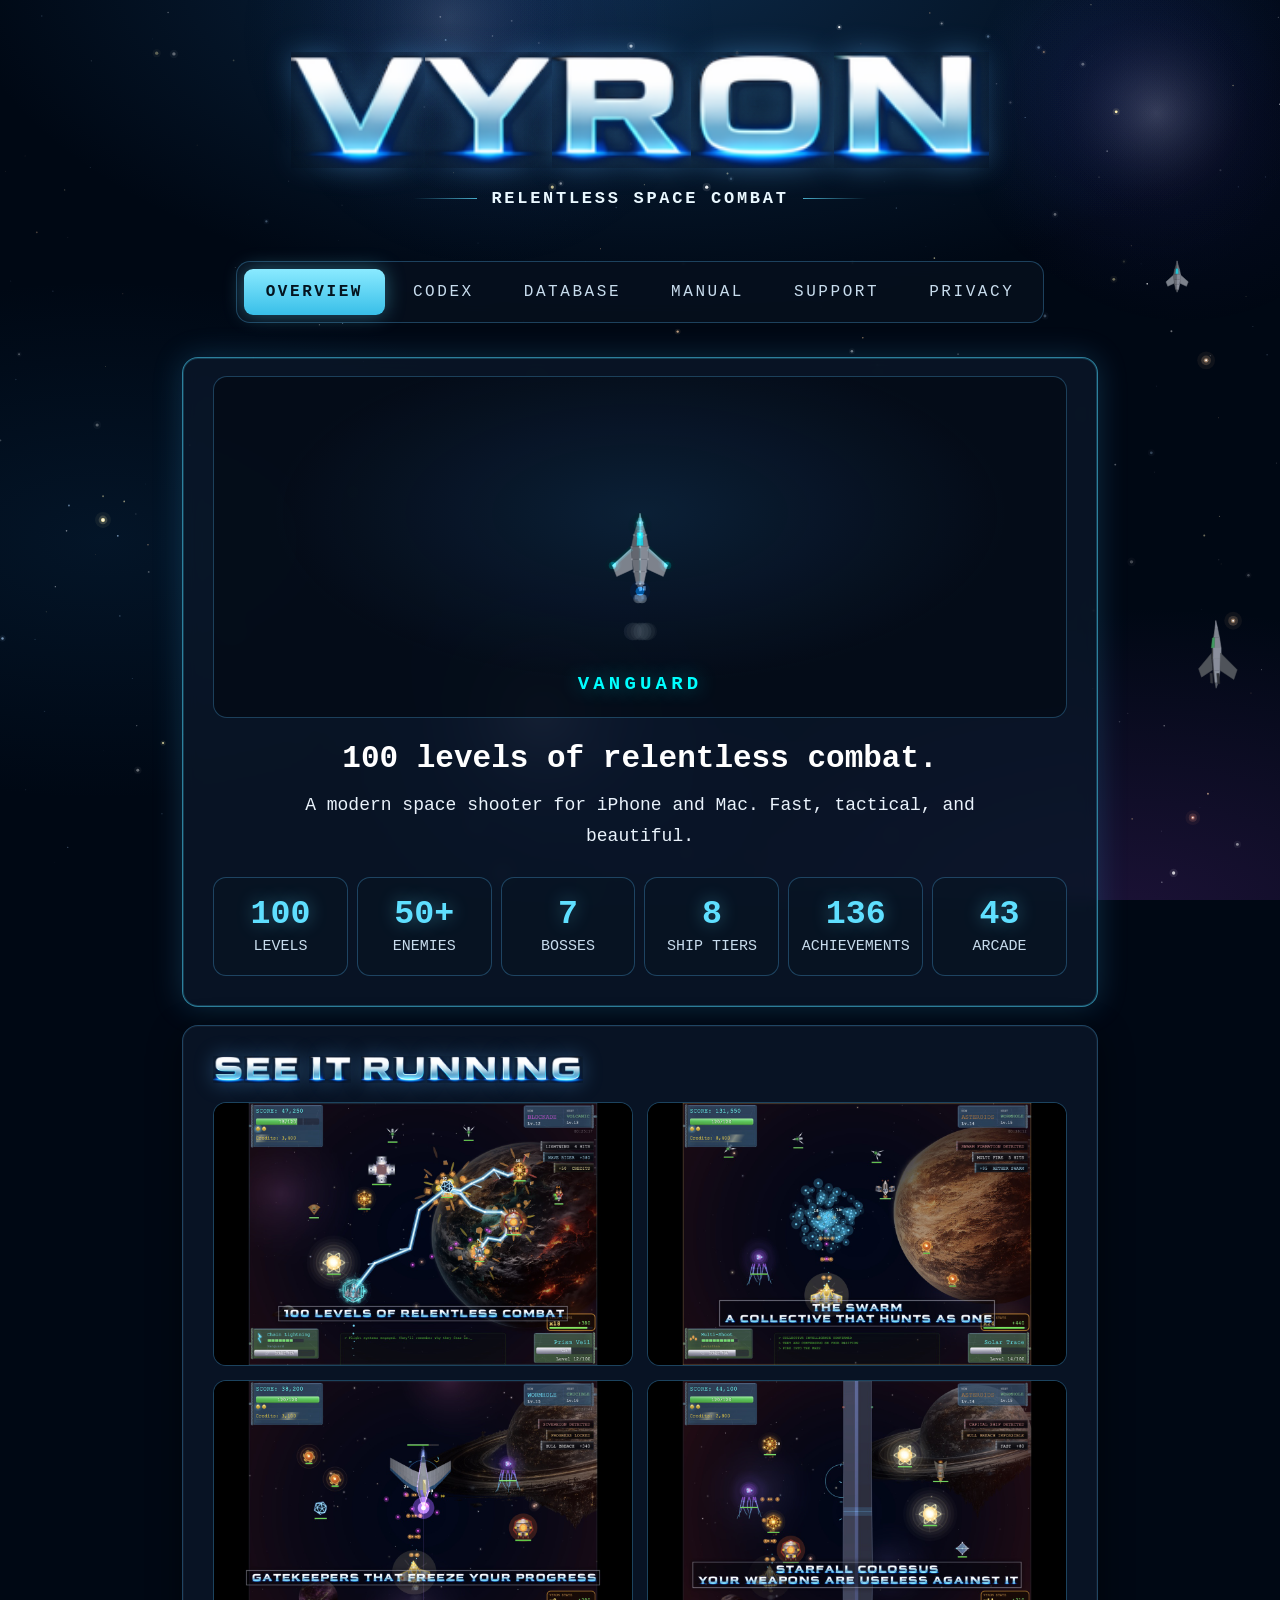
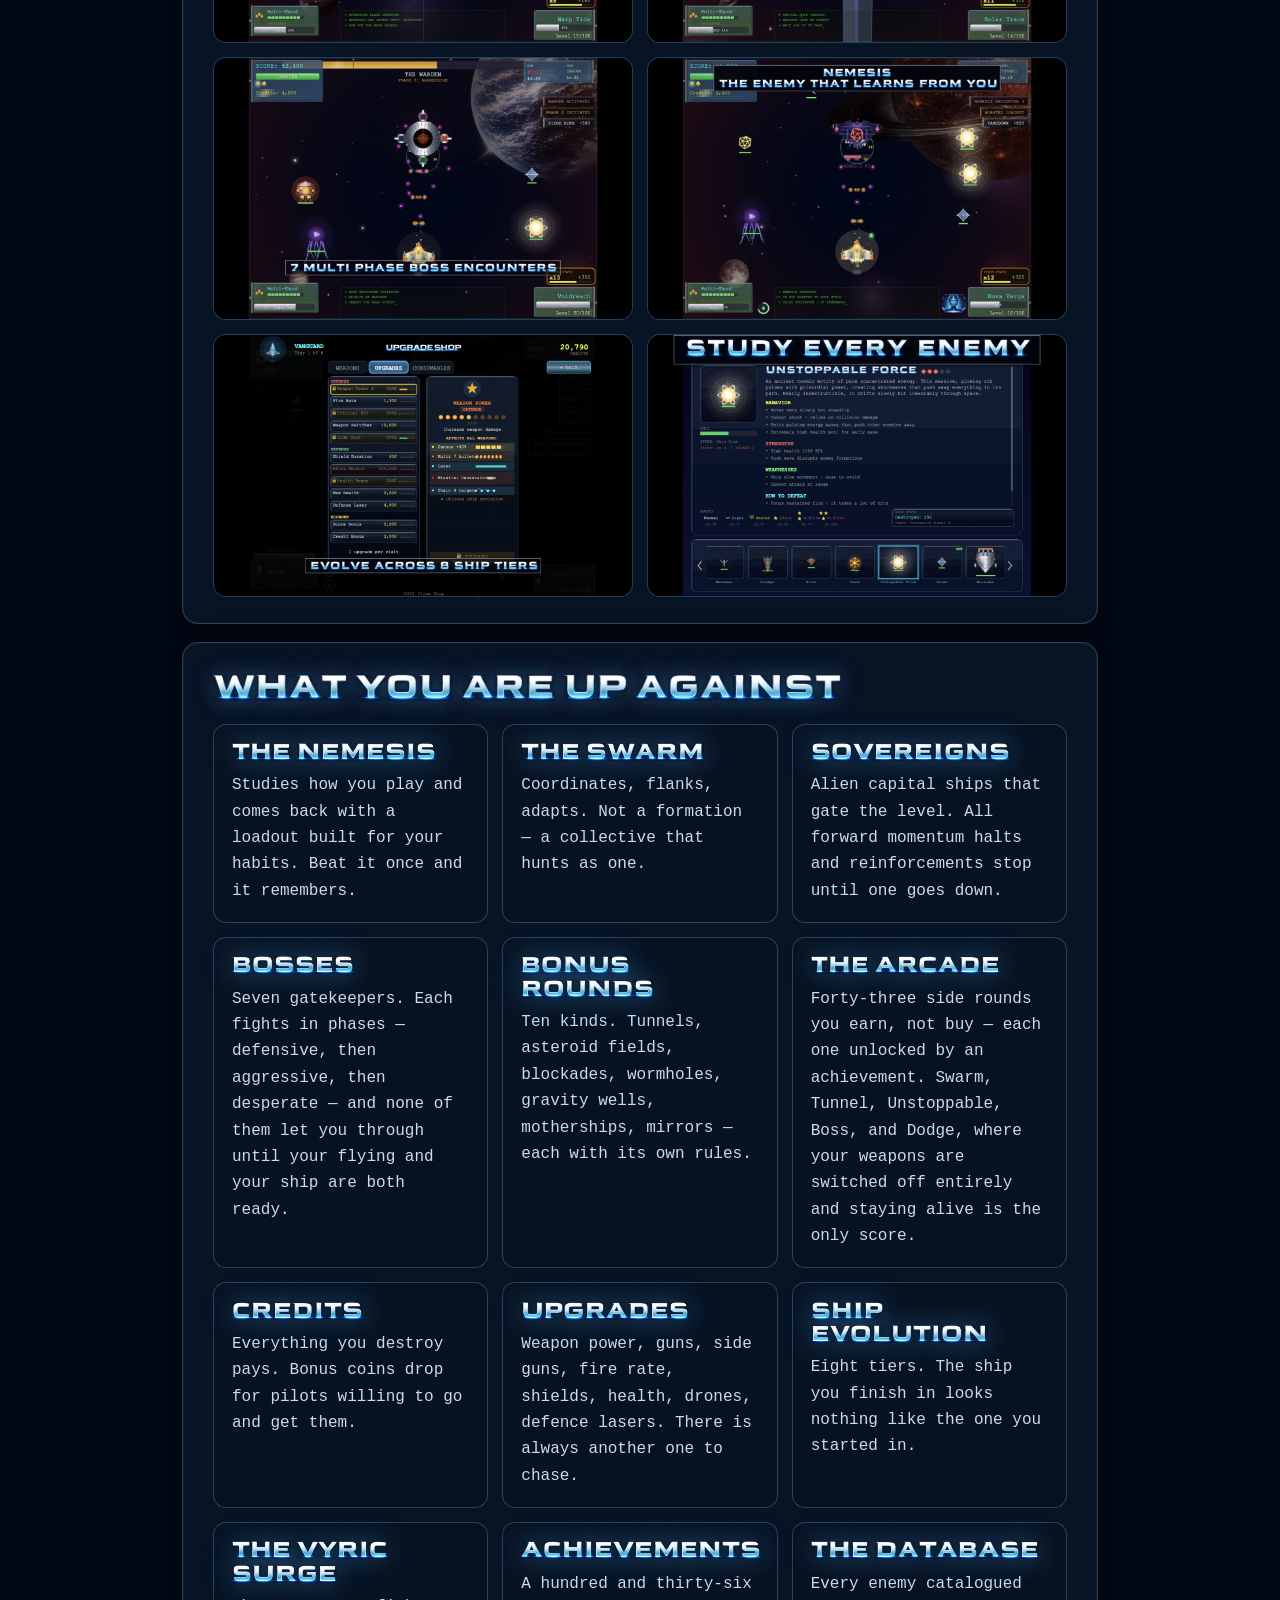
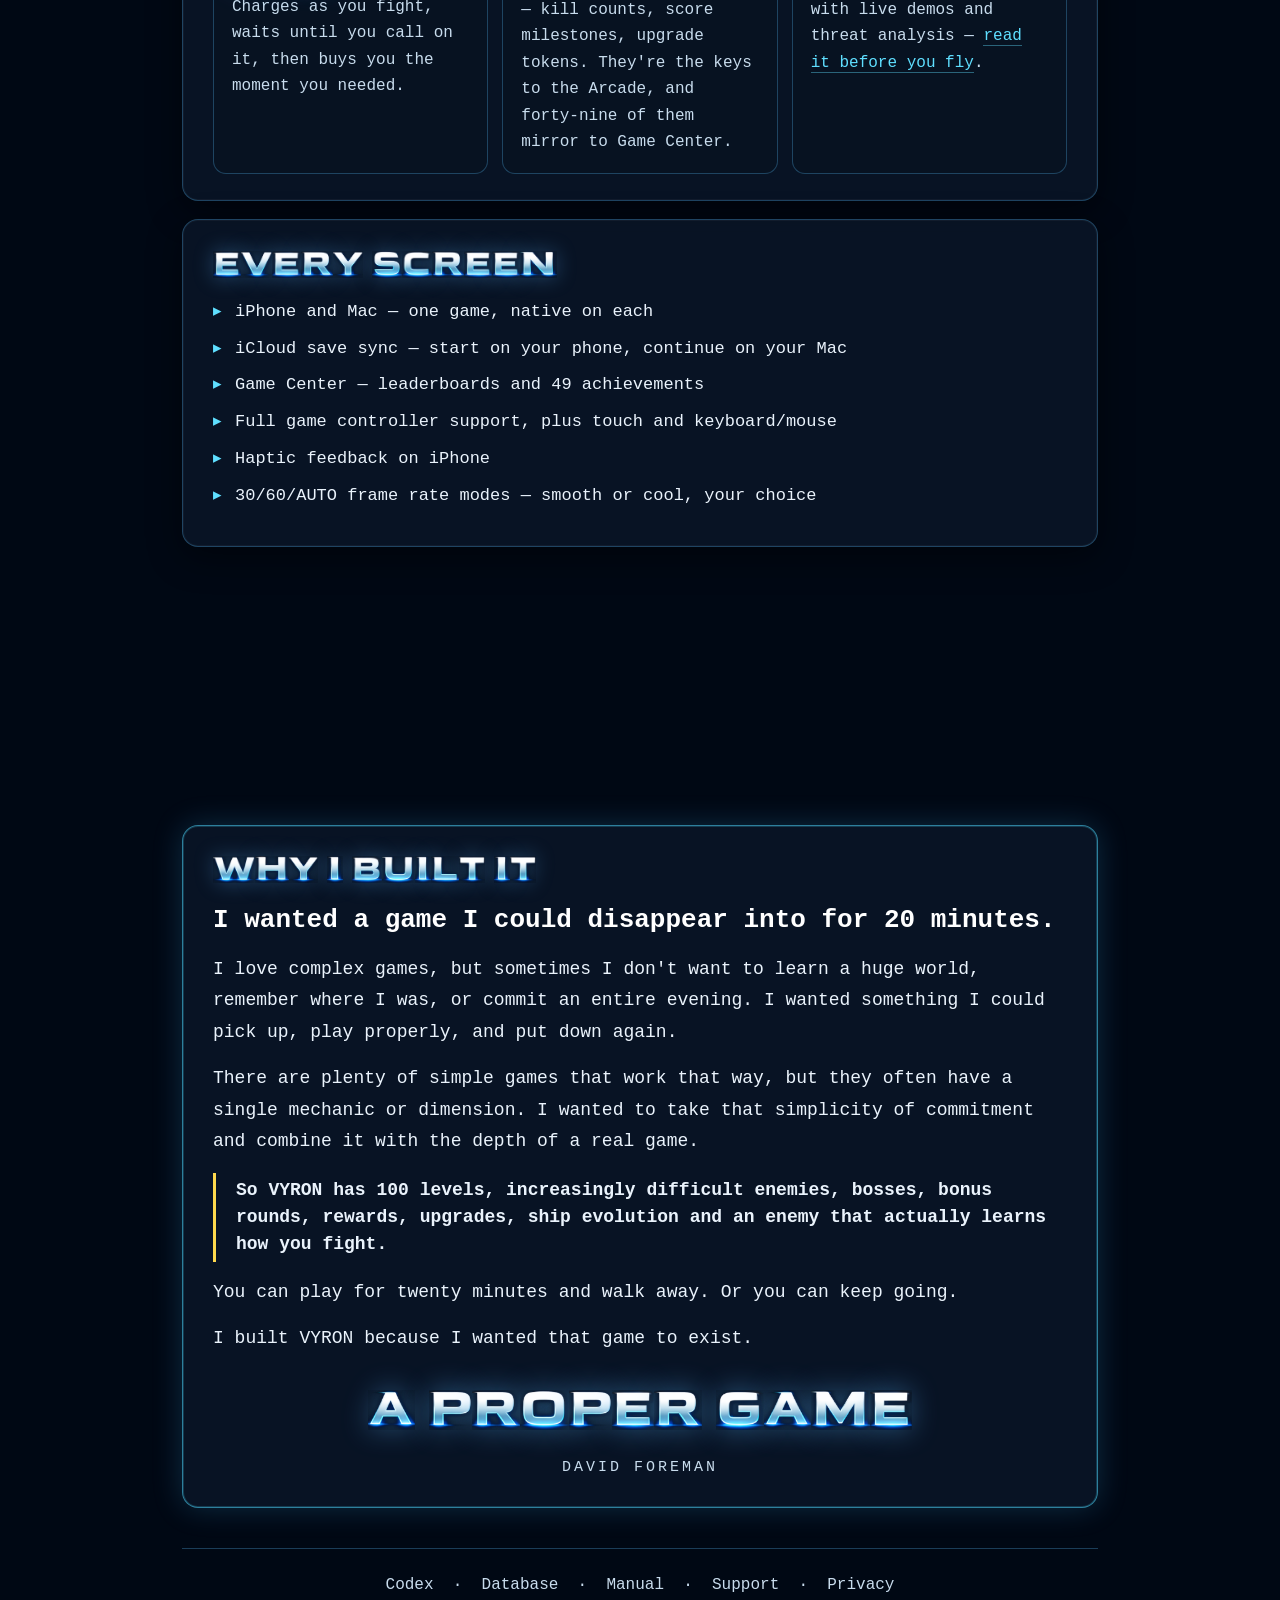
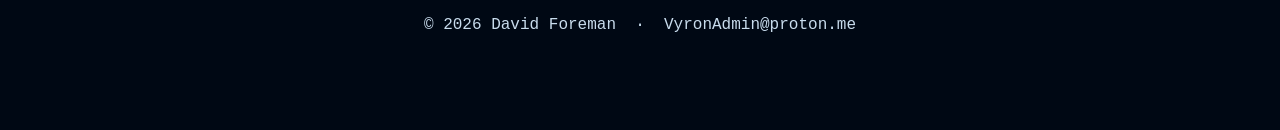
==== commit f89ea6a2: "Revert "Add App Store links — nav, footer, and hero CTA" This reverts commit b8ea9d2595f8f87dd39a69e" ====
--- a/index.html
+++ b/index.html
@@ -39,14 +39,6 @@
       <div class="stat"><b>8</b><span>Ship tiers</span></div>
       <div class="stat"><b>136</b><span>Achievements</span></div>
       <div class="stat"><b>43</b><span>Arcade</span></div>
-    </div>
-
-    <div class="store-cta">
-      <a class="cta-primary" href="https://apps.apple.com/us/app/vyron/id6778002261"
-         target="_blank" rel="noopener">
-        <span class="chrome" data-chrome="get vyron">Get VYRON</span>
-        <span class="cta-sub">iPhone &amp; Mac &middot; 99&cent; &middot; one purchase, both platforms</span>
-      </a>
     </div>
   </section>
 
--- a/style.css
+++ b/style.css
@@ -141,49 +141,6 @@
   box-shadow:0 0 20px rgba(95,223,255,.38);font-weight:700;
 }
 
-/* Get VYRON — amber, deliberately distinct from the cyan page pills so it
-   reads as an action rather than another page in the nav. */
-.nav a.nav-cta{
-  color:#241900;background:linear-gradient(180deg,#ffe9a8,#ffd94d);
-  font-weight:700;box-shadow:0 0 16px rgba(255,217,77,.4);
-  margin-left:2px;
-}
-.nav a.nav-cta:hover{
-  color:#241900;background:linear-gradient(180deg,#fff3c4,#ffe066);
-  box-shadow:0 0 22px rgba(255,217,77,.55);
-}
-
-/* Hero buy button (index.html) */
-.store-cta{display:flex;justify-content:center;margin-top:26px}
-.cta-primary{
-  display:inline-flex;flex-direction:column;align-items:center;gap:8px;
-  padding:16px 36px;border-radius:14px;text-decoration:none;
-  background:linear-gradient(180deg,#ffe9a8,#ffd94d);
-  box-shadow:0 12px 32px rgba(255,217,77,.32),0 0 0 1px rgba(255,255,255,.16) inset;
-  transition:transform .15s ease,box-shadow .15s ease;
-}
-.cta-primary:hover{
-  transform:translateY(-2px);
-  box-shadow:0 16px 40px rgba(255,217,77,.44),0 0 0 1px rgba(255,255,255,.22) inset;
-}
-.cta-primary .chrome{font-size:28px}
-.cta-primary .cta-sub{
-  font-size:14px;letter-spacing:.03em;color:#3a2c00;font-weight:600;text-align:center;
-}
-@media (max-width:560px){
-  .cta-primary{padding:14px 26px}
-  .cta-primary .chrome{font-size:22px}
-  .cta-primary .cta-sub{font-size:13px}
-}
-
-/* Get VYRON — footer (long-scroll pages: Codex, Database, Manual) */
-.footer-cta{
-  display:inline-block;color:#241900;background:linear-gradient(180deg,#ffe9a8,#ffd94d);
-  font-weight:700;letter-spacing:.03em;padding:10px 22px;border-radius:10px;
-  text-decoration:none;box-shadow:0 0 16px rgba(255,217,77,.3);
-}
-.footer-cta:hover{box-shadow:0 0 22px rgba(255,217,77,.45)}
-
 /* ---------- Panels ---------- */
 
 .panel{
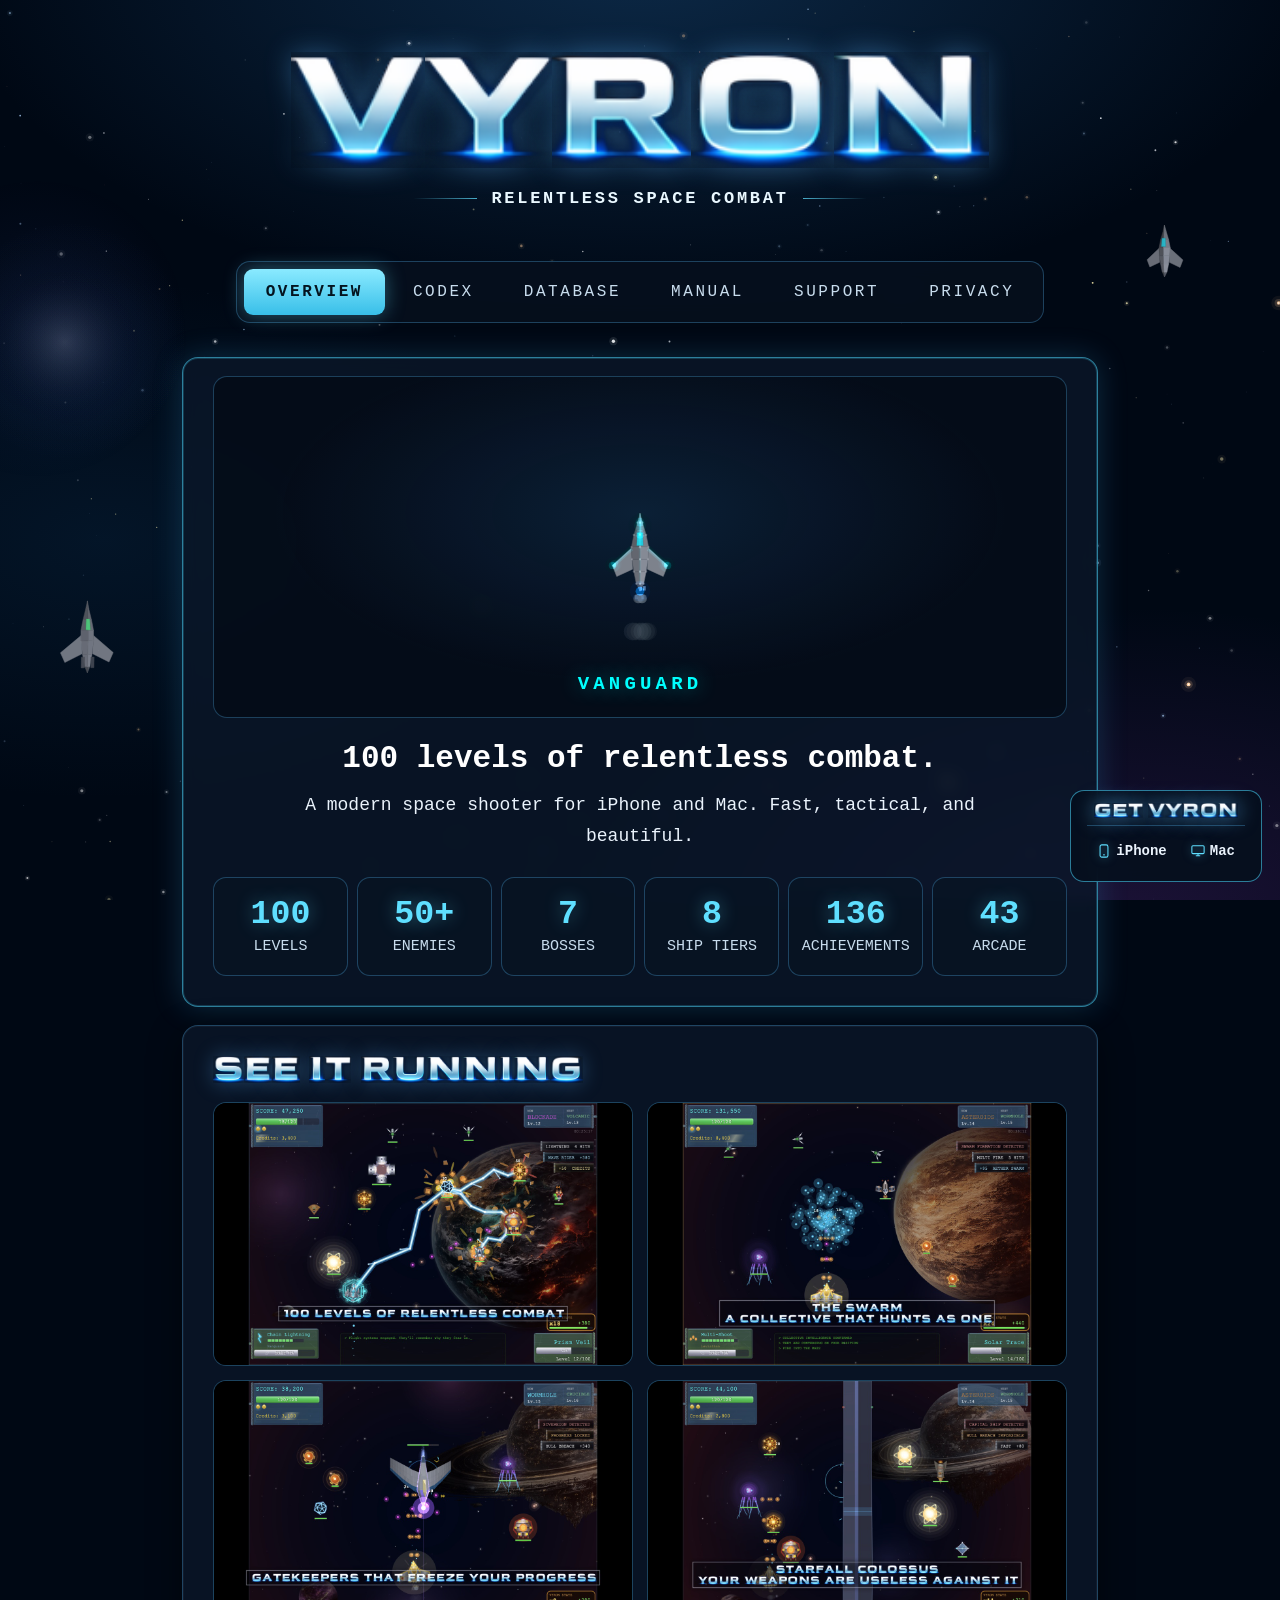
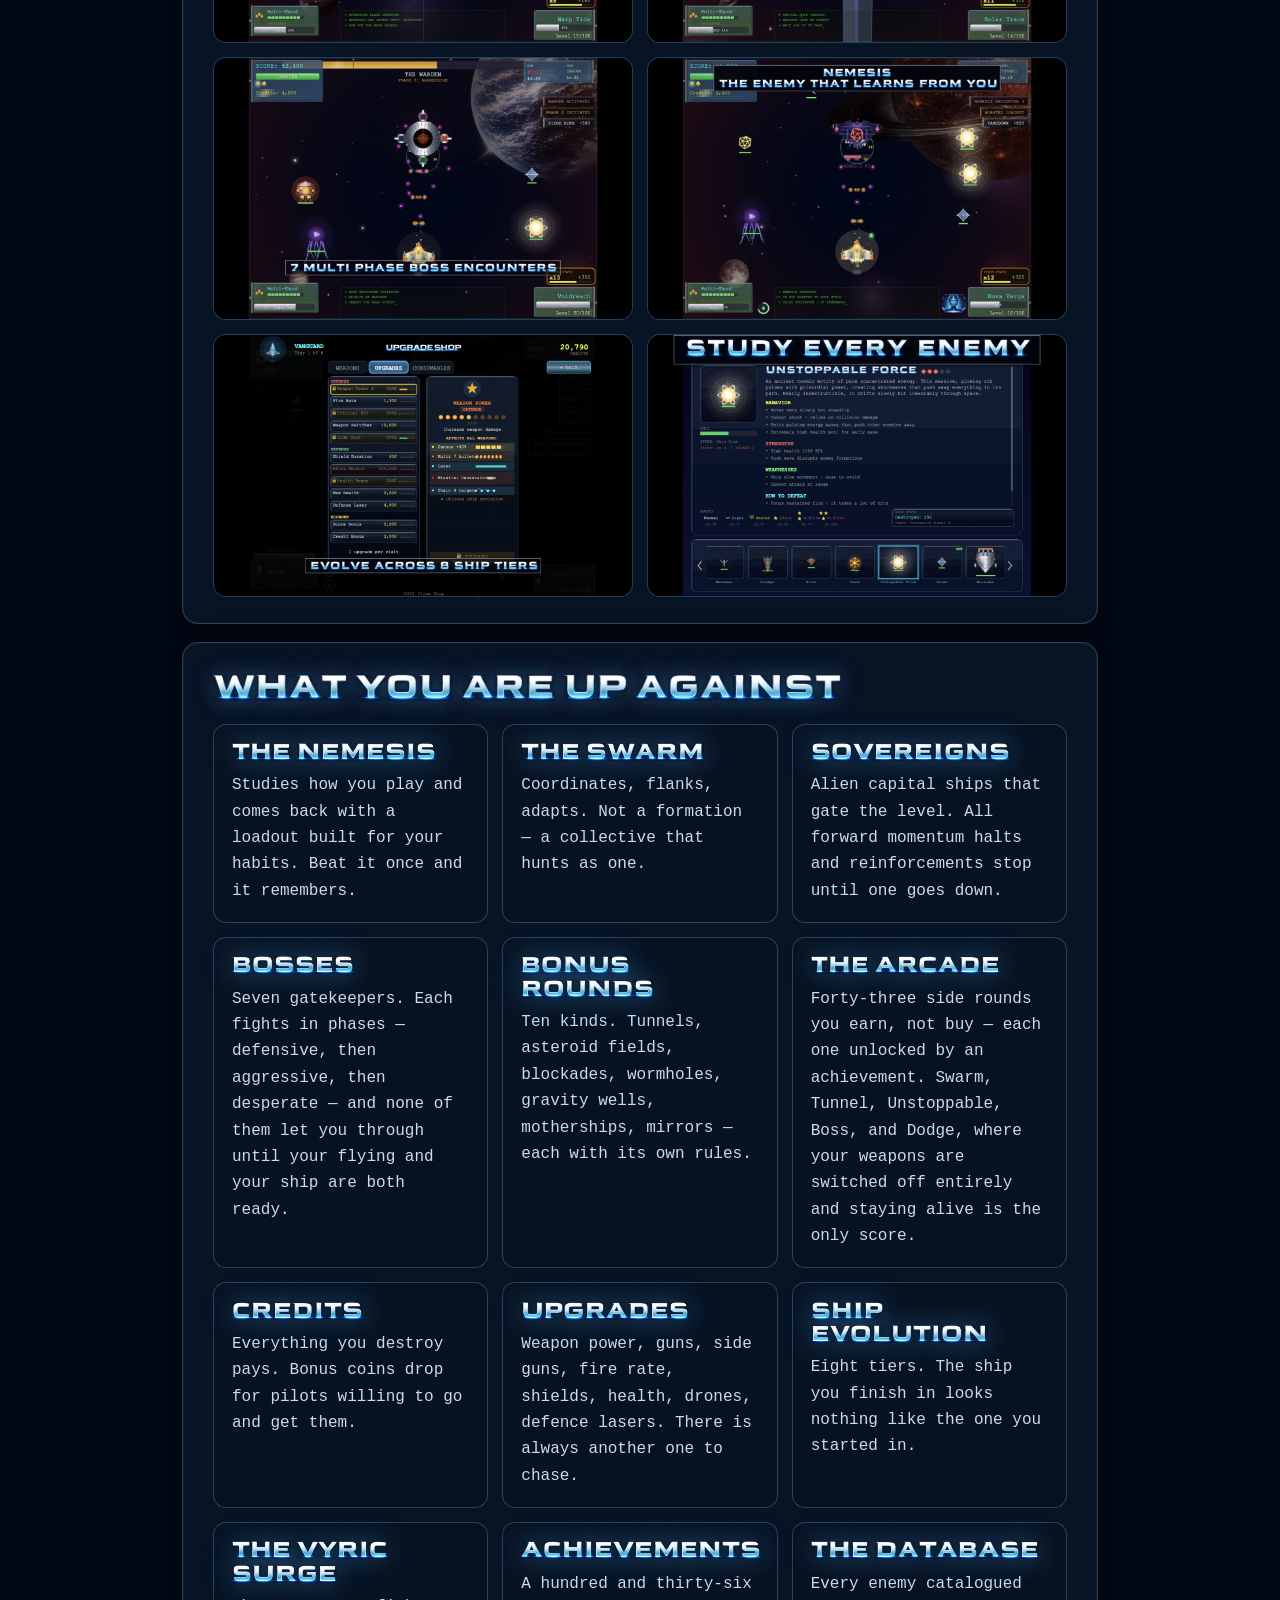
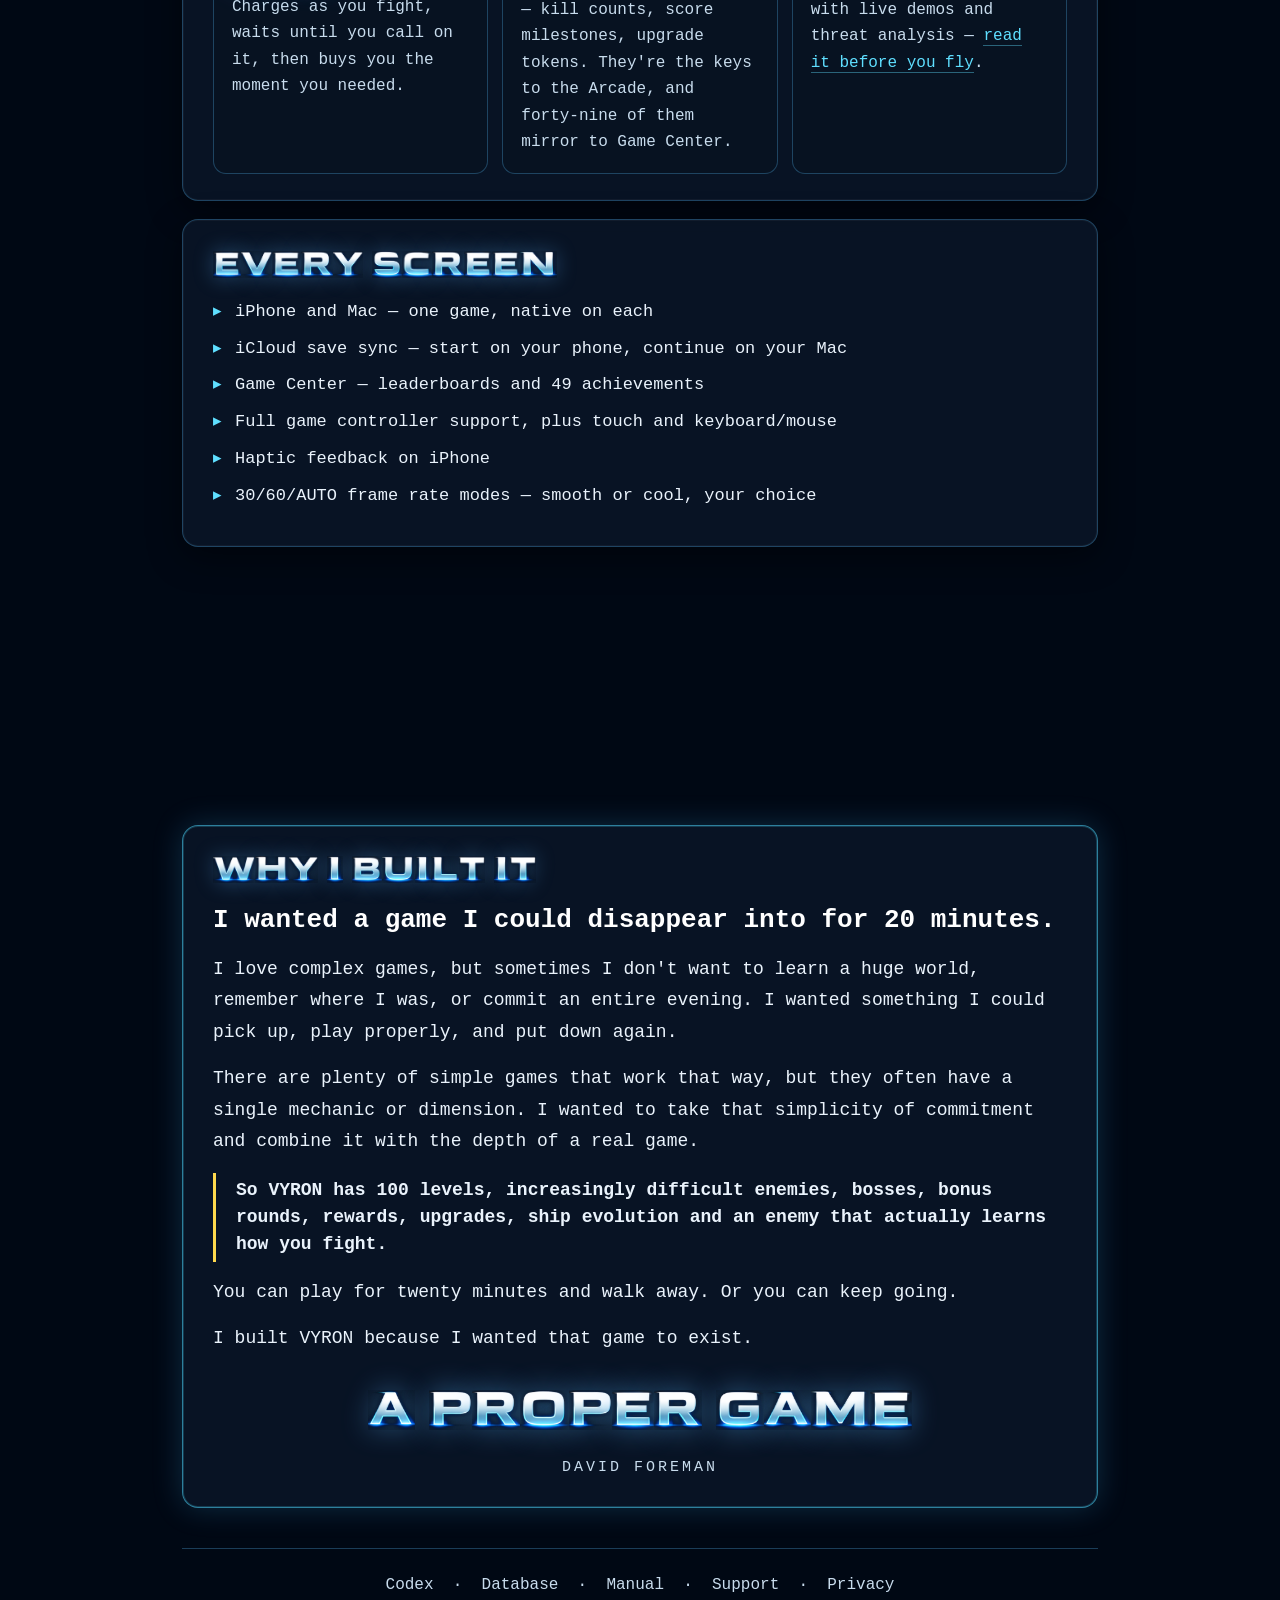
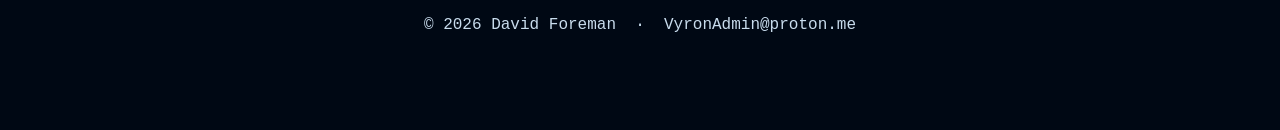
==== commit 8903e595: "Add Open Graph + Twitter Card meta tags — social preview cards The site had zero social preview meta" ====
--- a/index.html
+++ b/index.html
@@ -5,6 +5,16 @@
 <meta name="viewport" content="width=device-width, initial-scale=1" />
 <title>VYRON — Relentless Space Combat</title>
 <meta name="description" content="VYRON is a modern space shooter for iPhone and Mac. 100 levels, 7 multi-phase bosses, 8 ship evolutions, and a Nemesis that learns how you fight." />
+<meta property="og:site_name" content="VYRON" />
+<meta property="og:type" content="website" />
+<meta property="og:title" content="VYRON — Relentless Space Combat" />
+<meta property="og:description" content="A modern space shooter for iPhone and Mac. 100 levels, 7 multi-phase bosses, 8 ship evolutions, and a Nemesis that learns how you fight." />
+<meta property="og:image" content="https://davidforeman101.github.io/vyron/shots/shot-01.jpg" />
+<meta property="og:url" content="https://davidforeman101.github.io/vyron/" />
+<meta name="twitter:card" content="summary_large_image" />
+<meta name="twitter:title" content="VYRON — Relentless Space Combat" />
+<meta name="twitter:description" content="A modern space shooter for iPhone and Mac. 100 levels, 7 multi-phase bosses, 8 ship evolutions, and a Nemesis that learns how you fight." />
+<meta name="twitter:image" content="https://davidforeman101.github.io/vyron/shots/shot-01.jpg" />
 <script>document.documentElement.classList.add('js')</script>
 <link rel="icon" type="image/png" href="favicon.png" />
 <link rel="stylesheet" href="style.css" />
--- a/style.css
+++ b/style.css
@@ -141,6 +141,52 @@
   box-shadow:0 0 20px rgba(95,223,255,.38);font-weight:700;
 }
 
+/* ---------- Floating store badge (bottom-right, fixed, every page) ---------- */
+
+.store-badge{
+  position:fixed;right:18px;bottom:18px;z-index:90;
+  display:flex;flex-direction:column;align-items:center;gap:7px;
+  padding:12px 16px;border-radius:14px;
+  border:1px solid var(--line-hi);background:rgba(6,16,30,.92);
+  backdrop-filter:blur(10px);
+  animation:badge-pulse 2.8s ease-in-out infinite;
+}
+@keyframes badge-pulse{
+  0%,100%{
+    box-shadow:0 0 22px rgba(60,170,230,.26), 0 10px 28px rgba(0,0,0,.5),
+      0 0 0 1px rgba(76,217,255,.14) inset;
+    border-color:var(--line-hi);
+  }
+  50%{
+    box-shadow:0 0 46px rgba(70,200,255,.62), 0 10px 28px rgba(0,0,0,.5),
+      0 0 0 1px rgba(150,230,255,.32) inset;
+    border-color:#a4ecff;
+  }
+}
+@media (prefers-reduced-motion: reduce){
+  .store-badge{animation:none;box-shadow:0 0 26px rgba(60,170,230,.3), 0 10px 28px rgba(0,0,0,.5)}
+}
+.store-badge-label.chrome{
+  font-size:15px;                     /* drives glyph height (glyphs are 1em) */
+  line-height:0;
+}
+.store-badge-label .chrome-glyph{filter:drop-shadow(0 0 10px rgba(90,190,255,.65))}
+.store-badge-links{display:flex;gap:4px;border-top:1px solid var(--line);padding-top:7px;width:100%}
+.store-badge-link{
+  display:inline-flex;align-items:center;gap:5px;
+  color:var(--text);border:0;text-decoration:none;
+  font-size:14px;font-weight:600;padding:6px 10px;border-radius:8px;
+  transition:color .16s ease,background .16s ease;
+}
+.store-badge-link svg{flex:none;color:var(--cyan);filter:drop-shadow(0 0 4px rgba(95,223,255,.5))}
+.store-badge-link:hover{color:#fff;background:rgba(95,223,255,.18)}
+@media (max-width:560px){
+  .store-badge{right:10px;bottom:10px;padding:9px 11px;gap:5px}
+  .store-badge-label.chrome{font-size:12px}
+  .store-badge-links{padding-top:5px}
+  .store-badge-link{padding:5px 7px;font-size:13px}
+}
+
 /* ---------- Panels ---------- */
 
 .panel{
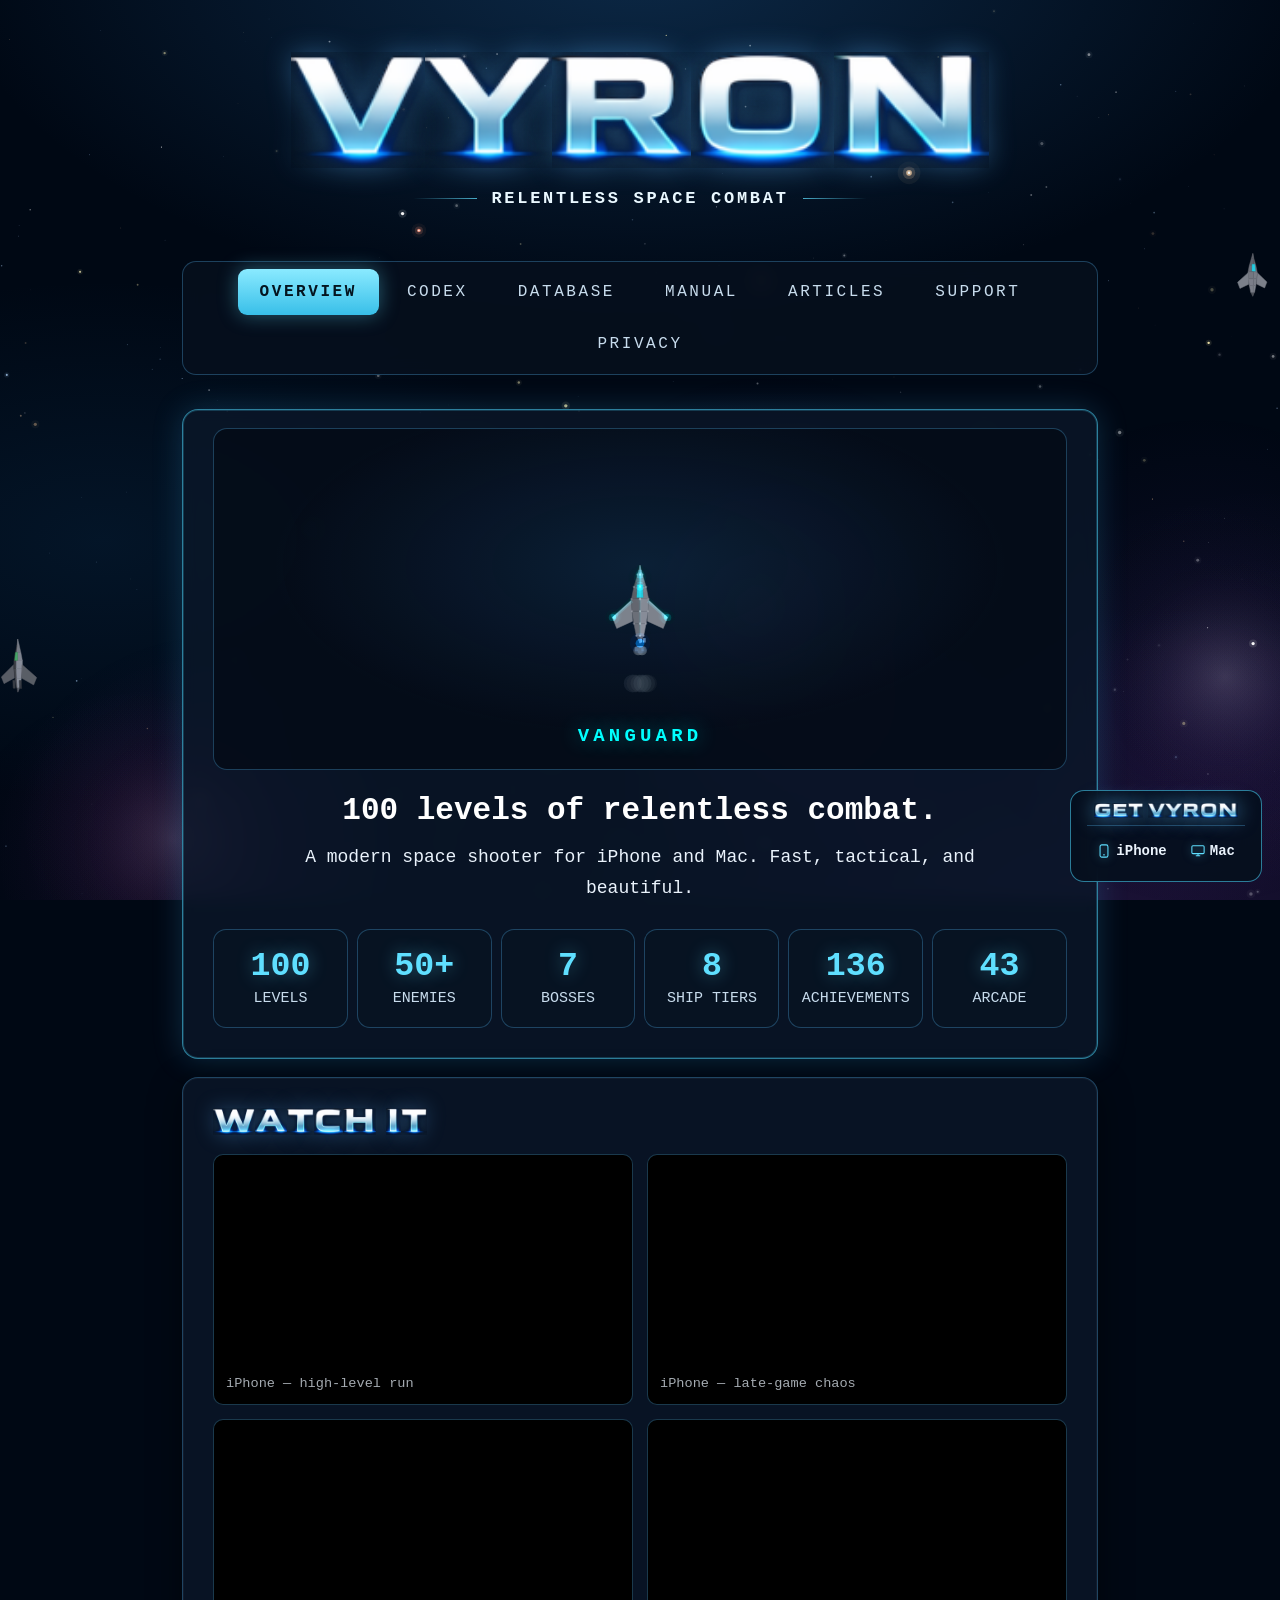
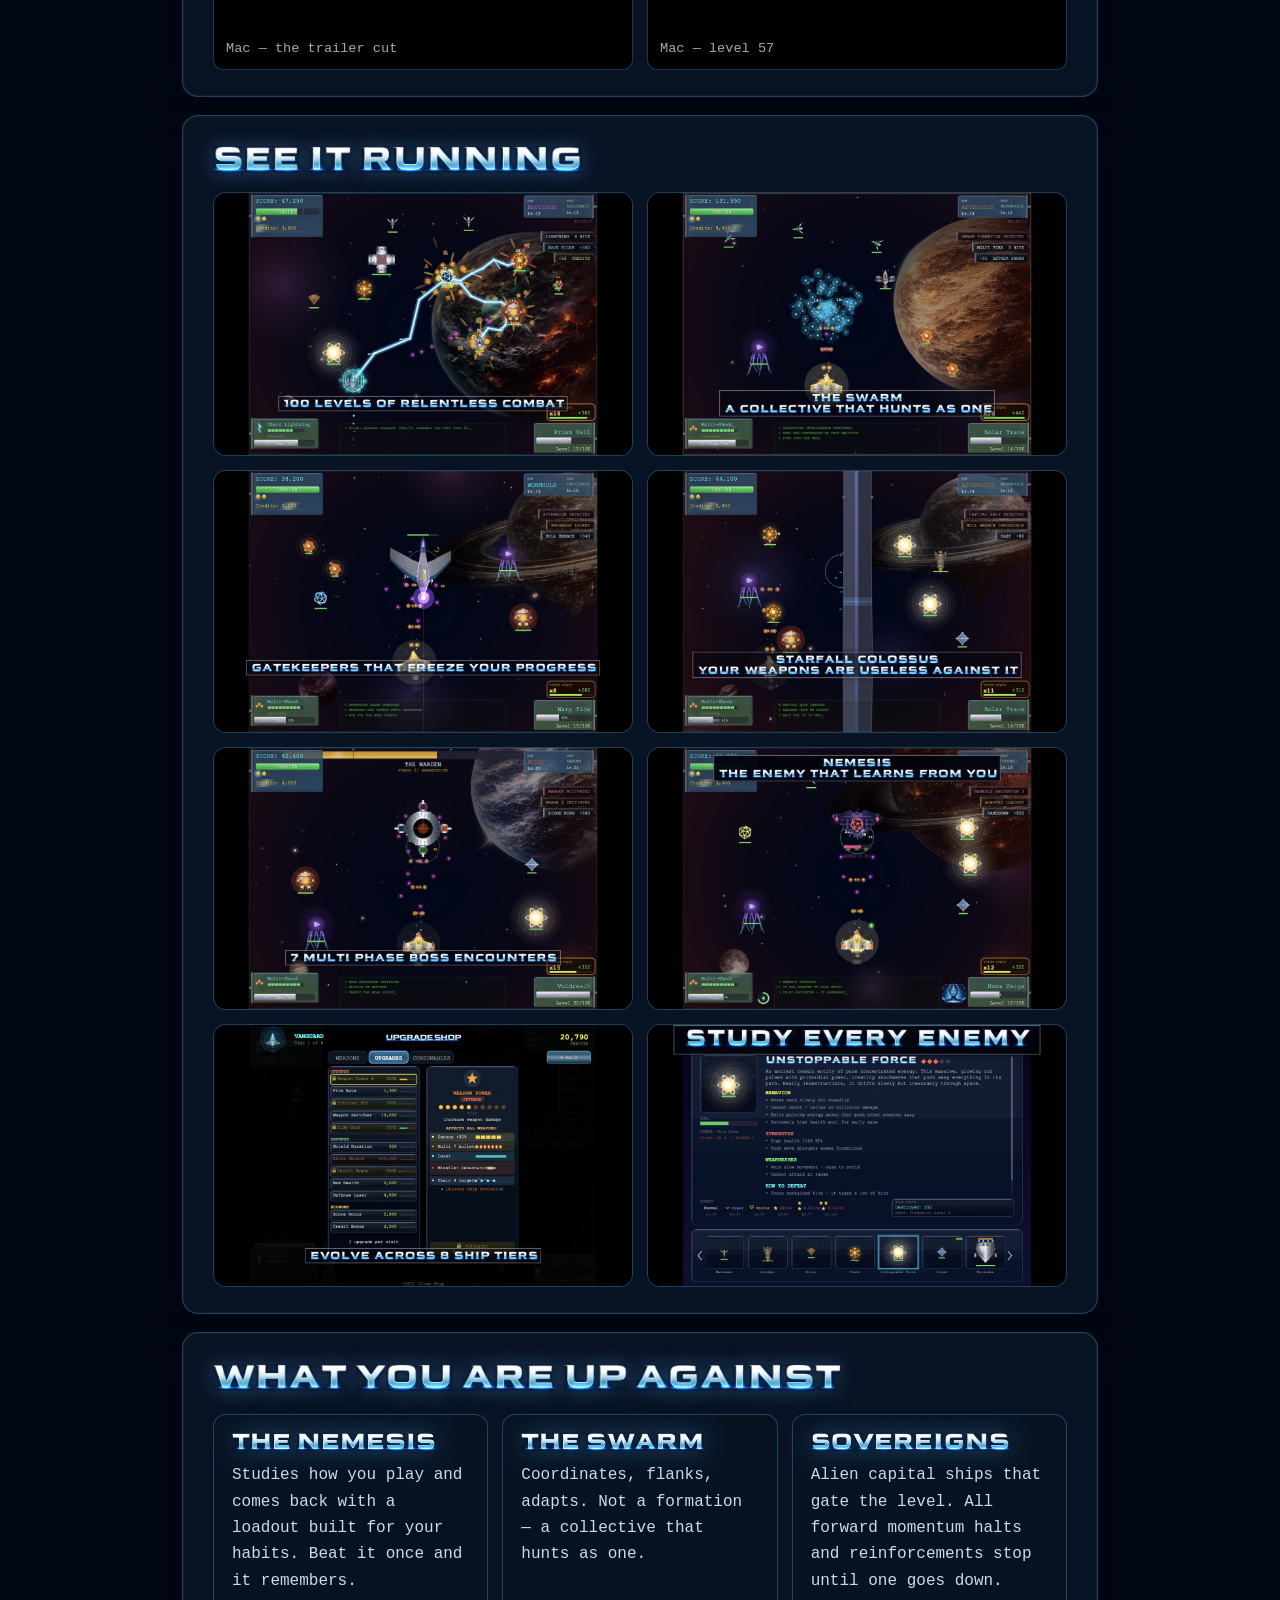
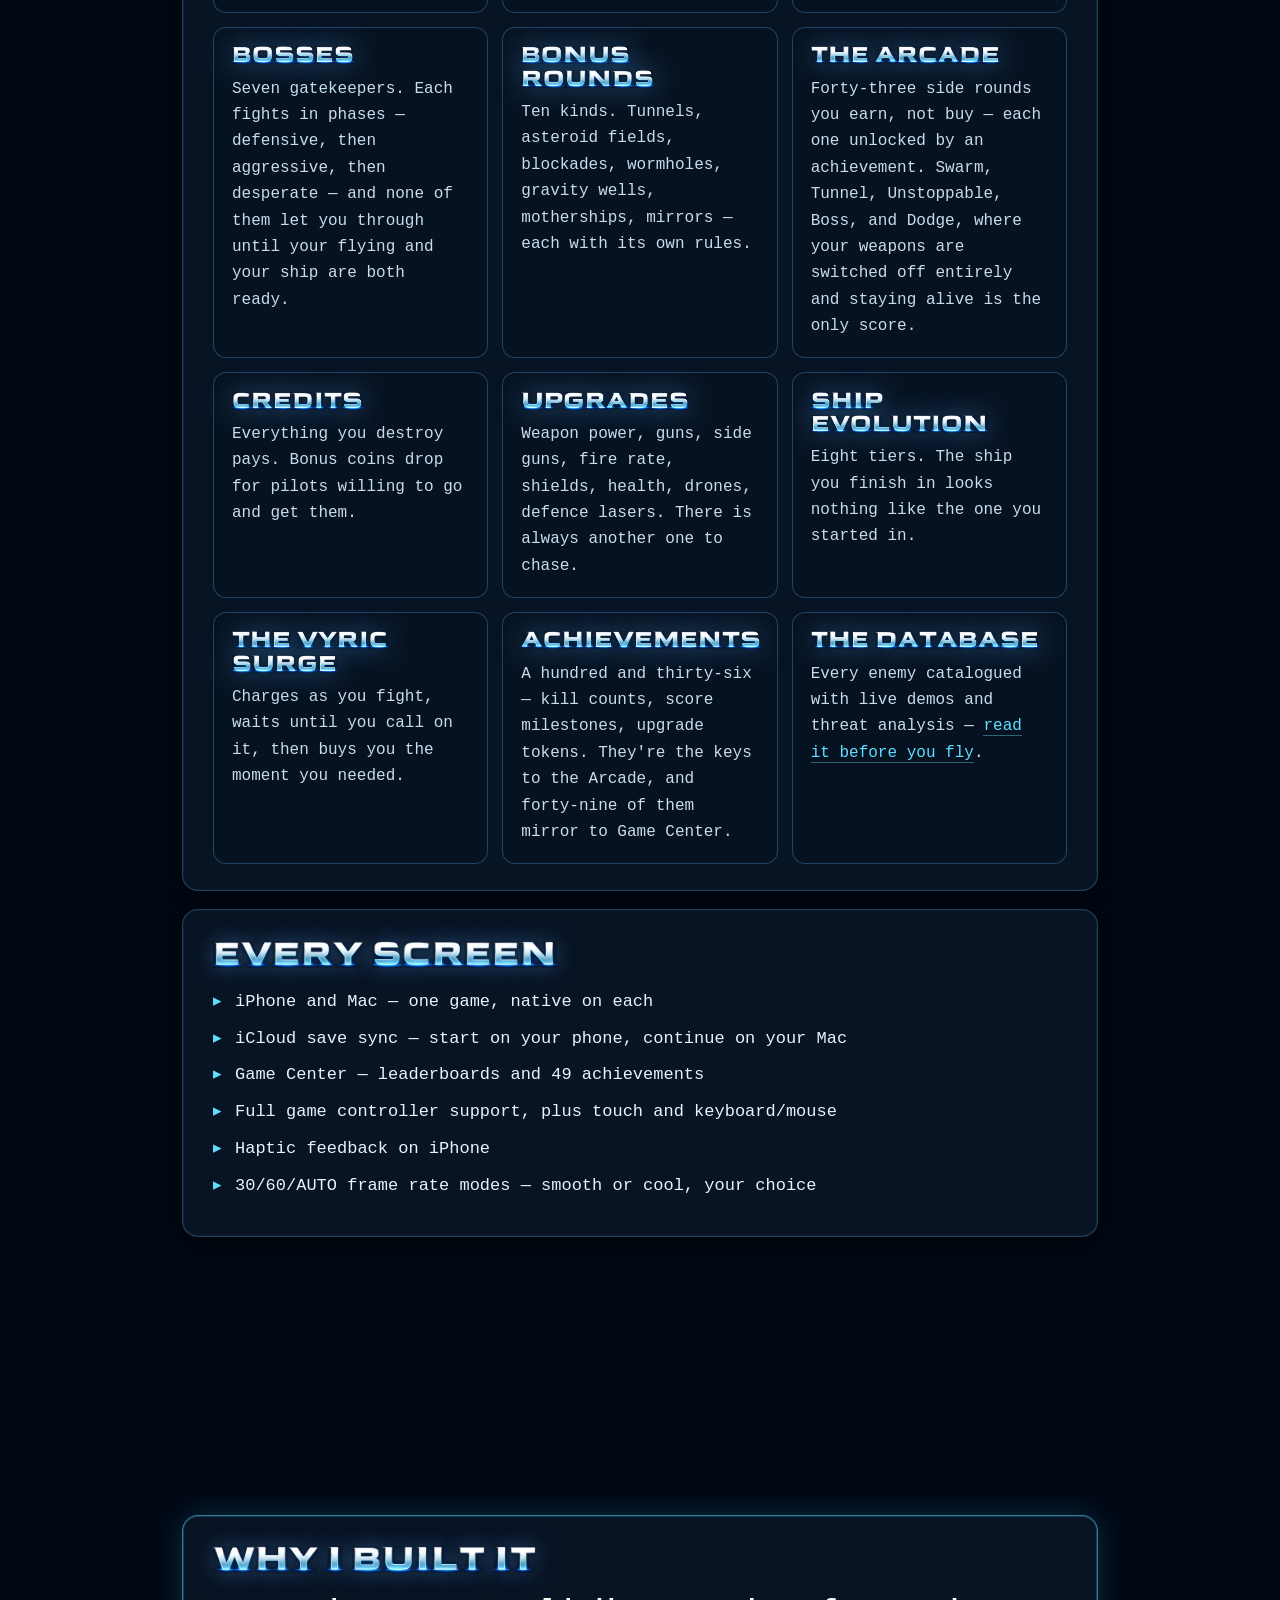
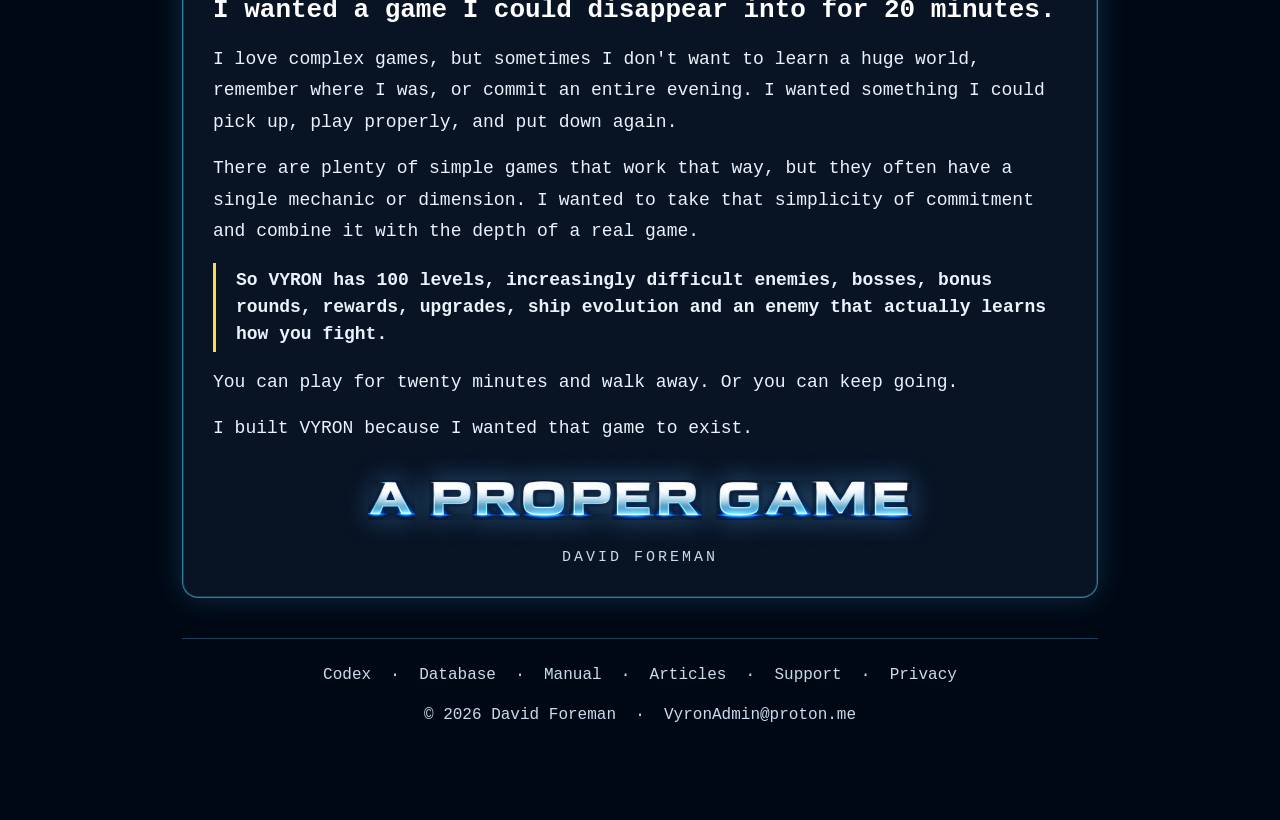
==== commit 7c2be431: "Watch it: four muted gameplay clips (iPhone 1.0.3 previews + Mac App Store previews) Co-Authored-By:" ====
--- a/index.html
+++ b/index.html
@@ -49,6 +49,16 @@
       <div class="stat"><b>8</b><span>Ship tiers</span></div>
       <div class="stat"><b>136</b><span>Achievements</span></div>
       <div class="stat"><b>43</b><span>Arcade</span></div>
+    </div>
+  </section>
+
+  <section class="panel">
+    <h2 class="chrome" data-chrome="watch it">Watch it</h2>
+    <div class="clips">
+      <figure class="clip"><video src="video/iphone-1.mp4" autoplay muted loop playsinline preload="metadata"></video><figcaption>iPhone &mdash; high-level run</figcaption></figure>
+      <figure class="clip"><video src="video/iphone-2.mp4" autoplay muted loop playsinline preload="metadata"></video><figcaption>iPhone &mdash; late-game chaos</figcaption></figure>
+      <figure class="clip"><video src="video/mac-1.mp4" autoplay muted loop playsinline preload="metadata"></video><figcaption>Mac &mdash; the trailer cut</figcaption></figure>
+      <figure class="clip"><video src="video/mac-2.mp4" autoplay muted loop playsinline preload="metadata"></video><figcaption>Mac &mdash; level 57</figcaption></figure>
     </div>
   </section>
 
--- a/style.css
+++ b/style.css
@@ -285,6 +285,10 @@
 
 /* ---------- Screenshot gallery ---------- */
 
+.clips{display:grid;grid-template-columns:repeat(auto-fit,minmax(min(420px,100%),1fr));gap:14px;margin-top:6px}
+.clip{margin:0;border:1px solid var(--line);border-radius:10px;overflow:hidden;background:#000}
+.clip video{width:100%;height:auto;display:block}
+.clip figcaption{font-size:.85rem;opacity:.7;padding:8px 12px}
 .shots{display:grid;grid-template-columns:repeat(auto-fit,minmax(min(300px,100%),1fr));gap:14px;margin-top:6px}
 .shot{
   position:relative;border:1px solid var(--line);border-radius:13px;overflow:hidden;
@@ -602,3 +606,29 @@
   mask-image:linear-gradient(180deg,transparent 0,#000 8%,#000 92%,transparent 100%);
   -webkit-mask-image:linear-gradient(180deg,transparent 0,#000 8%,#000 92%,transparent 100%);
 }
+
+/* ================= Articles ================= */
+
+.article p{margin:0 0 16px;font-size:17px;line-height:1.75}
+.article p:last-child{margin-bottom:0}
+.article p b{color:var(--cyan)}
+.article .standfirst{color:var(--text-2);font-size:17px}
+.article .dateline{color:var(--text-2);font-size:15px;margin-bottom:20px}
+.article pre{
+  background:rgba(0,10,22,.7);border:1px solid var(--line);border-radius:8px;
+  padding:14px 16px;overflow-x:auto;margin:0 0 18px;
+  font-family:var(--mono);font-size:14px;line-height:1.55;color:var(--text);
+}
+.article code{
+  font-family:var(--mono);font-size:.92em;color:var(--cyan);
+  background:rgba(0,10,22,.55);border:1px solid var(--line);border-radius:4px;padding:1px 5px;
+}
+.article pre code{background:none;border:none;padding:0;color:inherit;font-size:inherit}
+.draft-flag{border-bottom:2px dotted var(--amber);cursor:help}
+.article-note{
+  border:1px solid var(--amber);border-radius:8px;background:rgba(60,44,8,.5);
+  padding:10px 16px;font-size:15px;color:var(--text);margin-bottom:18px;
+}
+.article-entry h3{font-size:19px;margin-bottom:4px}
+.article-entry h3 a{color:var(--cyan)}
+.article-entry .sub{margin-bottom:0}
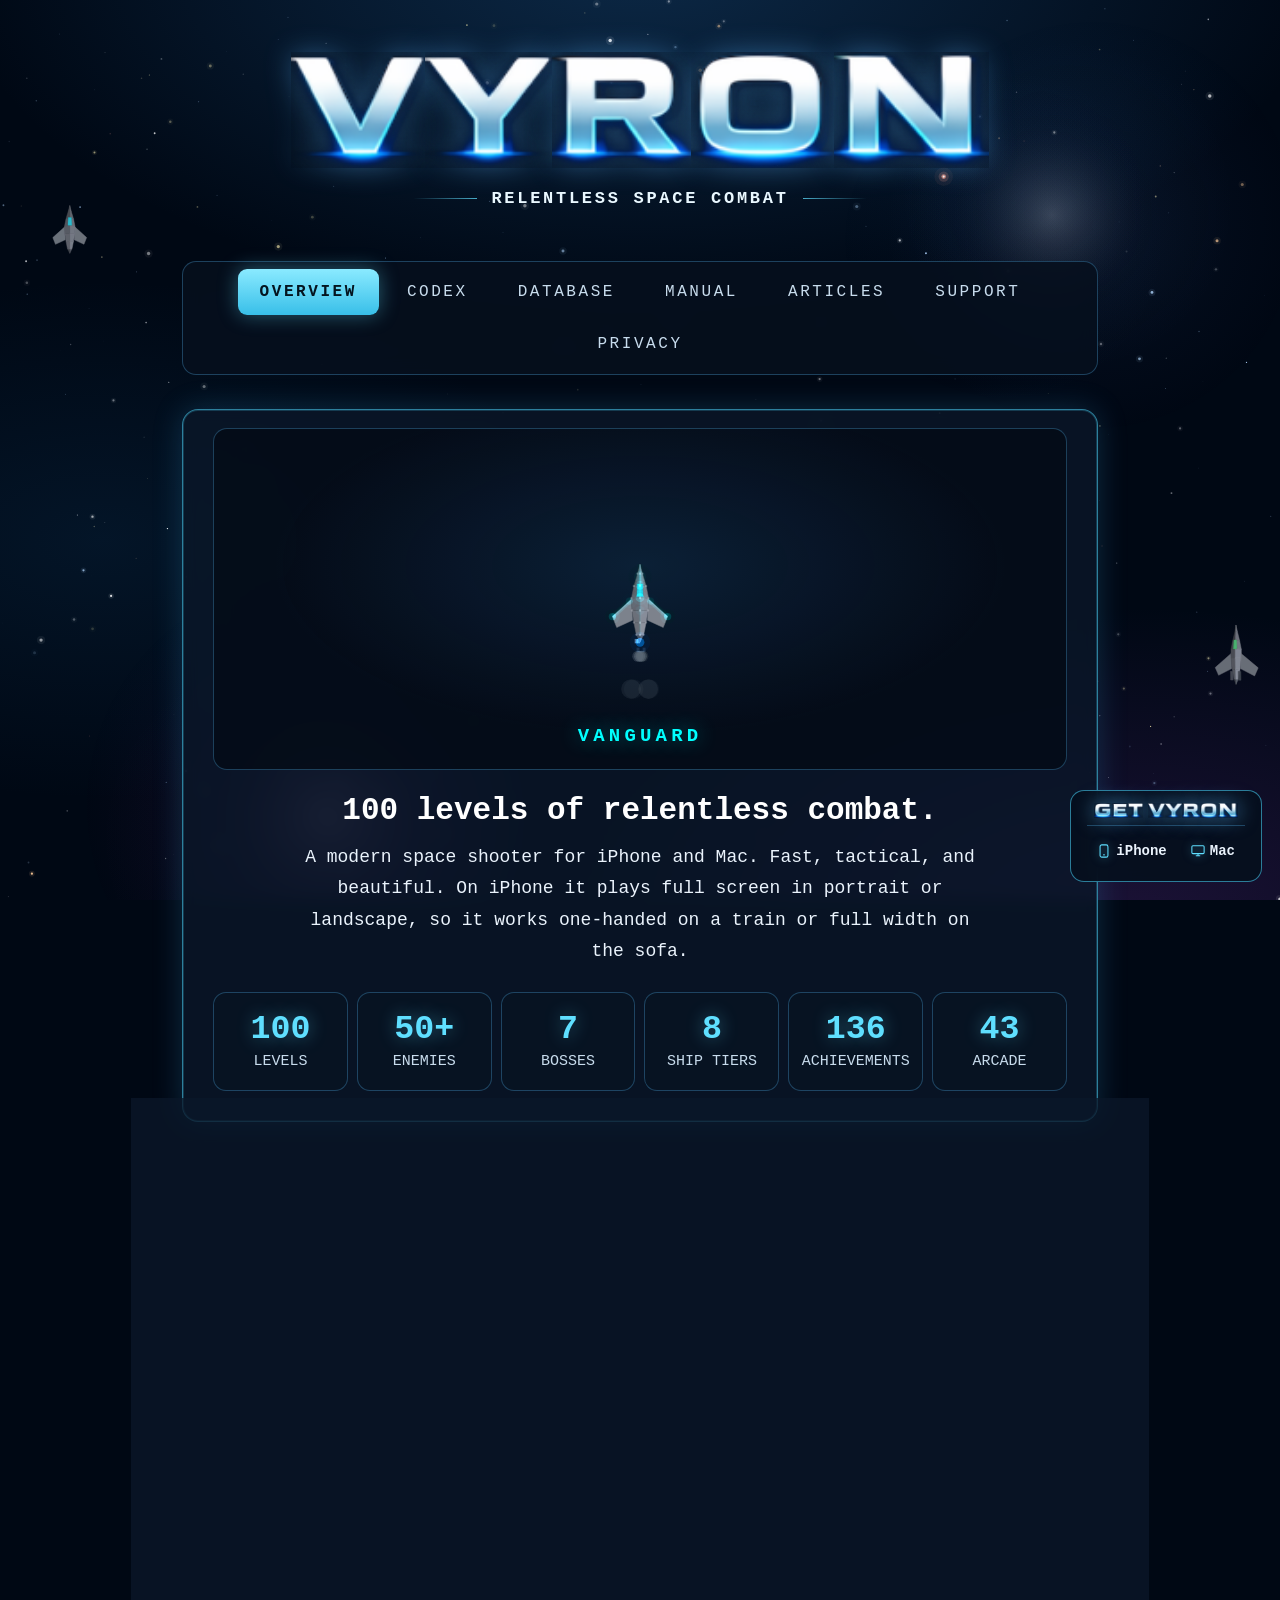
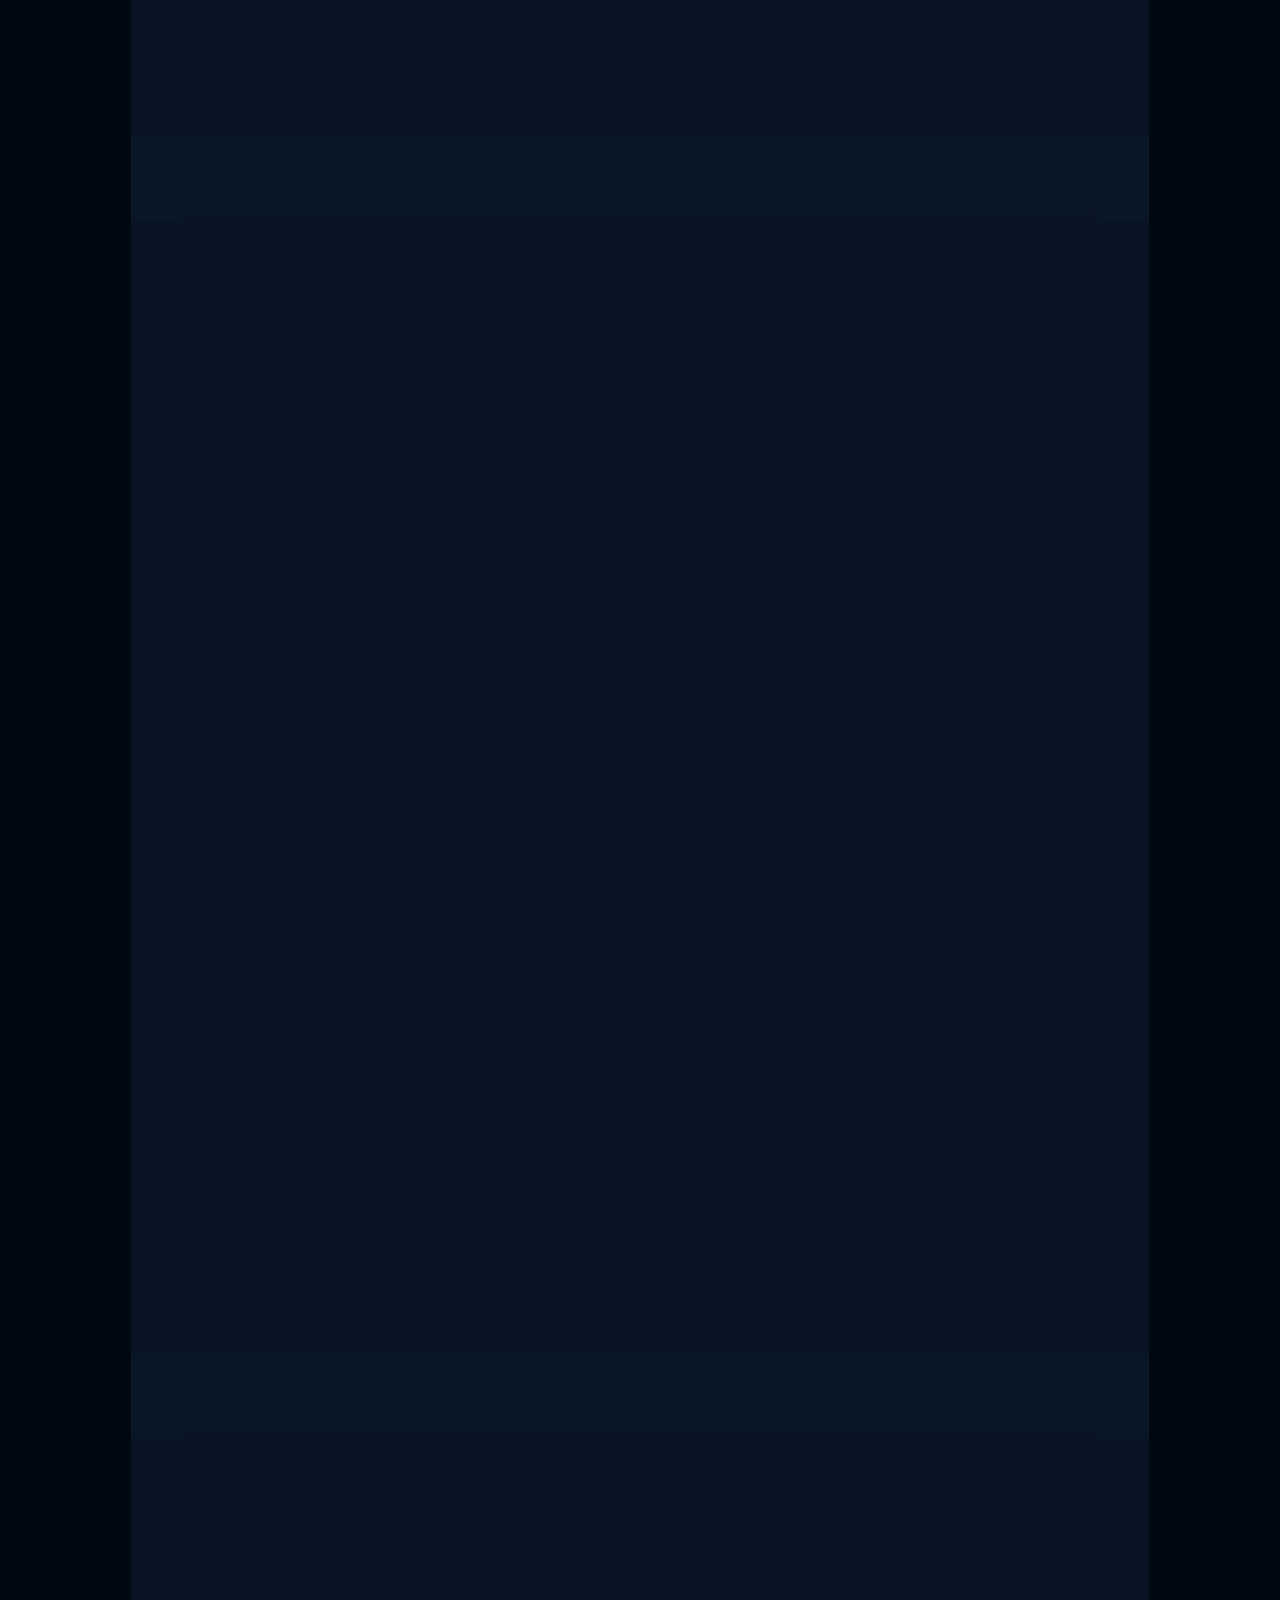
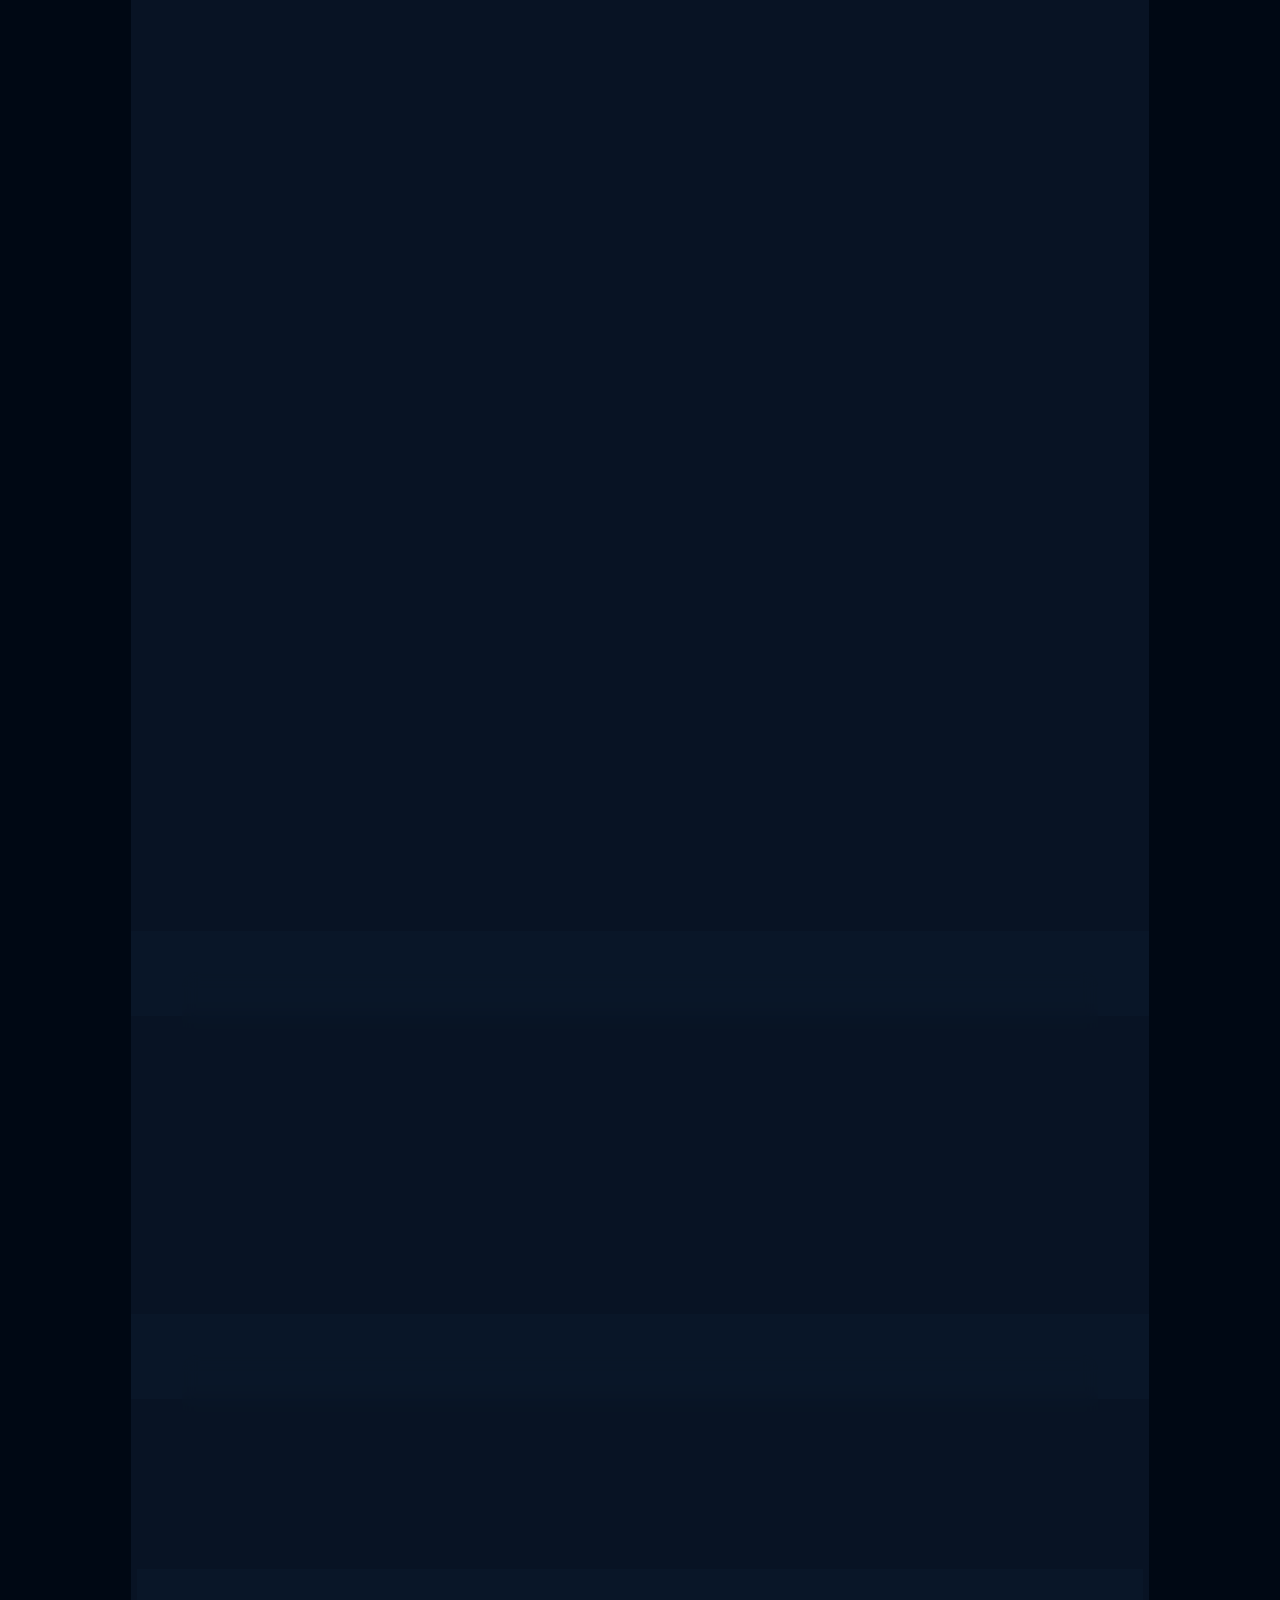
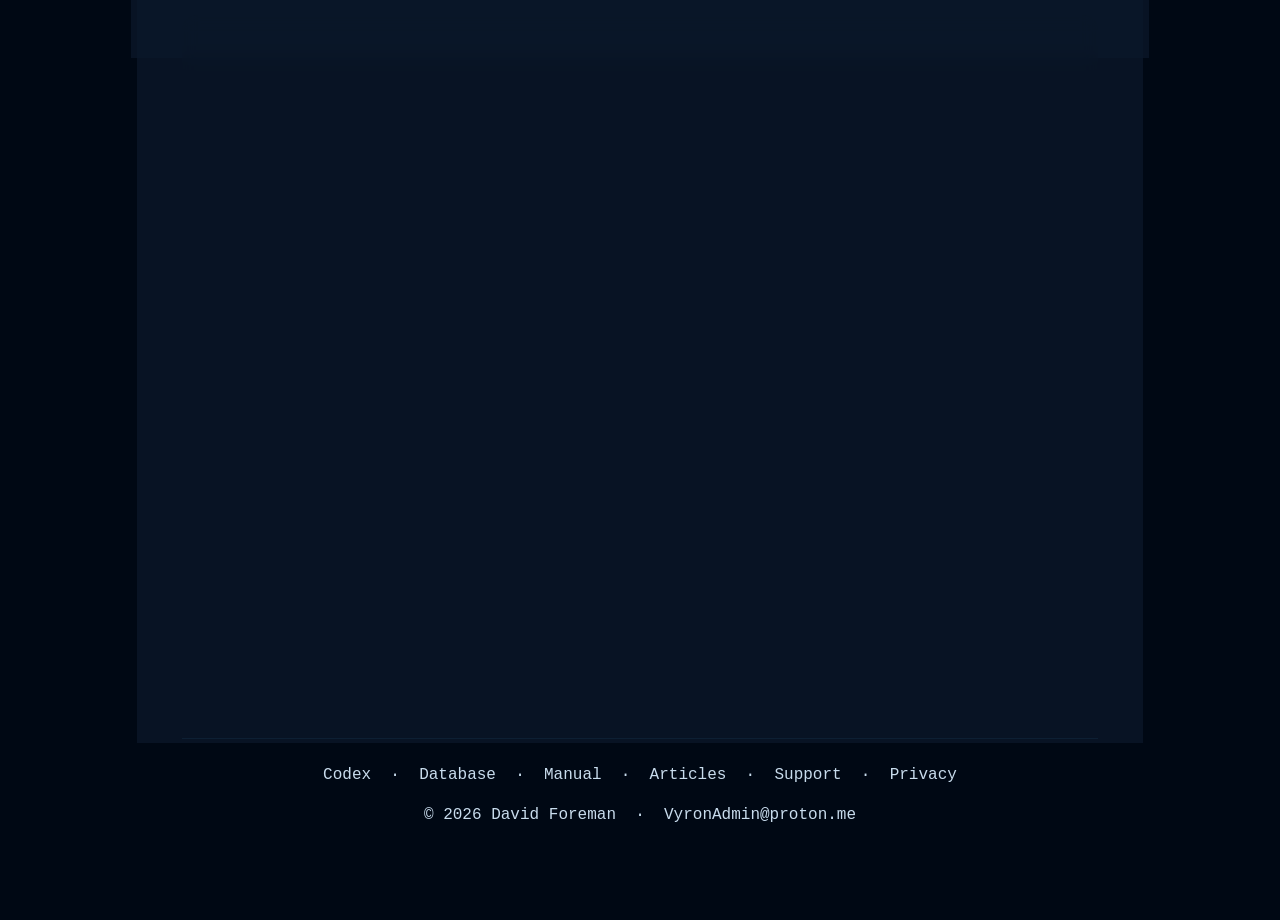
==== commit 0d3f25a3: "Say that it plays in portrait The word appeared nowhere on the site, in any file, while being the he" ====
--- a/index.html
+++ b/index.html
@@ -4,16 +4,16 @@
 <meta charset="utf-8" />
 <meta name="viewport" content="width=device-width, initial-scale=1" />
 <title>VYRON — Relentless Space Combat</title>
-<meta name="description" content="VYRON is a modern space shooter for iPhone and Mac. 100 levels, 7 multi-phase bosses, 8 ship evolutions, and a Nemesis that learns how you fight." />
+<meta name="description" content="VYRON is a modern space shooter for iPhone and Mac. Play it one-handed in portrait or full width in landscape. 100 levels, 7 multi-phase bosses, 8 ship evolutions, and a Nemesis that learns how you fight." />
 <meta property="og:site_name" content="VYRON" />
 <meta property="og:type" content="website" />
 <meta property="og:title" content="VYRON — Relentless Space Combat" />
-<meta property="og:description" content="A modern space shooter for iPhone and Mac. 100 levels, 7 multi-phase bosses, 8 ship evolutions, and a Nemesis that learns how you fight." />
+<meta property="og:description" content="A modern space shooter for iPhone and Mac. Play it one-handed in portrait or full width in landscape. 100 levels, 7 multi-phase bosses, 8 ship evolutions, and a Nemesis that learns how you fight." />
 <meta property="og:image" content="https://davidforeman101.github.io/vyron/shots/shot-01.jpg" />
 <meta property="og:url" content="https://davidforeman101.github.io/vyron/" />
 <meta name="twitter:card" content="summary_large_image" />
 <meta name="twitter:title" content="VYRON — Relentless Space Combat" />
-<meta name="twitter:description" content="A modern space shooter for iPhone and Mac. 100 levels, 7 multi-phase bosses, 8 ship evolutions, and a Nemesis that learns how you fight." />
+<meta name="twitter:description" content="A modern space shooter for iPhone and Mac. Play it one-handed in portrait or full width in landscape. 100 levels, 7 multi-phase bosses, 8 ship evolutions, and a Nemesis that learns how you fight." />
 <meta name="twitter:image" content="https://davidforeman101.github.io/vyron/shots/shot-01.jpg" />
 <script>document.documentElement.classList.add('js')</script>
 <link rel="icon" type="image/png" href="favicon.png" />
@@ -40,7 +40,8 @@
 
     <p class="hero">100 levels of relentless combat.</p>
     <p class="hero-sub">A modern space shooter for iPhone and Mac. Fast, tactical, and
-      beautiful.</p>
+      beautiful. On iPhone it plays full screen in portrait or landscape, so it works
+      one-handed on a train or full width on the sofa.</p>
 
     <div class="stats">
       <div class="stat"><b>100</b><span>Levels</span></div>
@@ -145,6 +146,7 @@
     <h2 class="chrome" data-chrome="every screen">Every screen</h2>
     <ul>
       <li>iPhone and Mac — one game, native on each</li>
+      <li>Portrait or landscape on iPhone — it plays full screen either way</li>
       <li>iCloud save sync — start on your phone, continue on your Mac</li>
       <li>Game Center — leaderboards and 49 achievements</li>
       <li>Full game controller support, plus touch and keyboard/mouse</li>
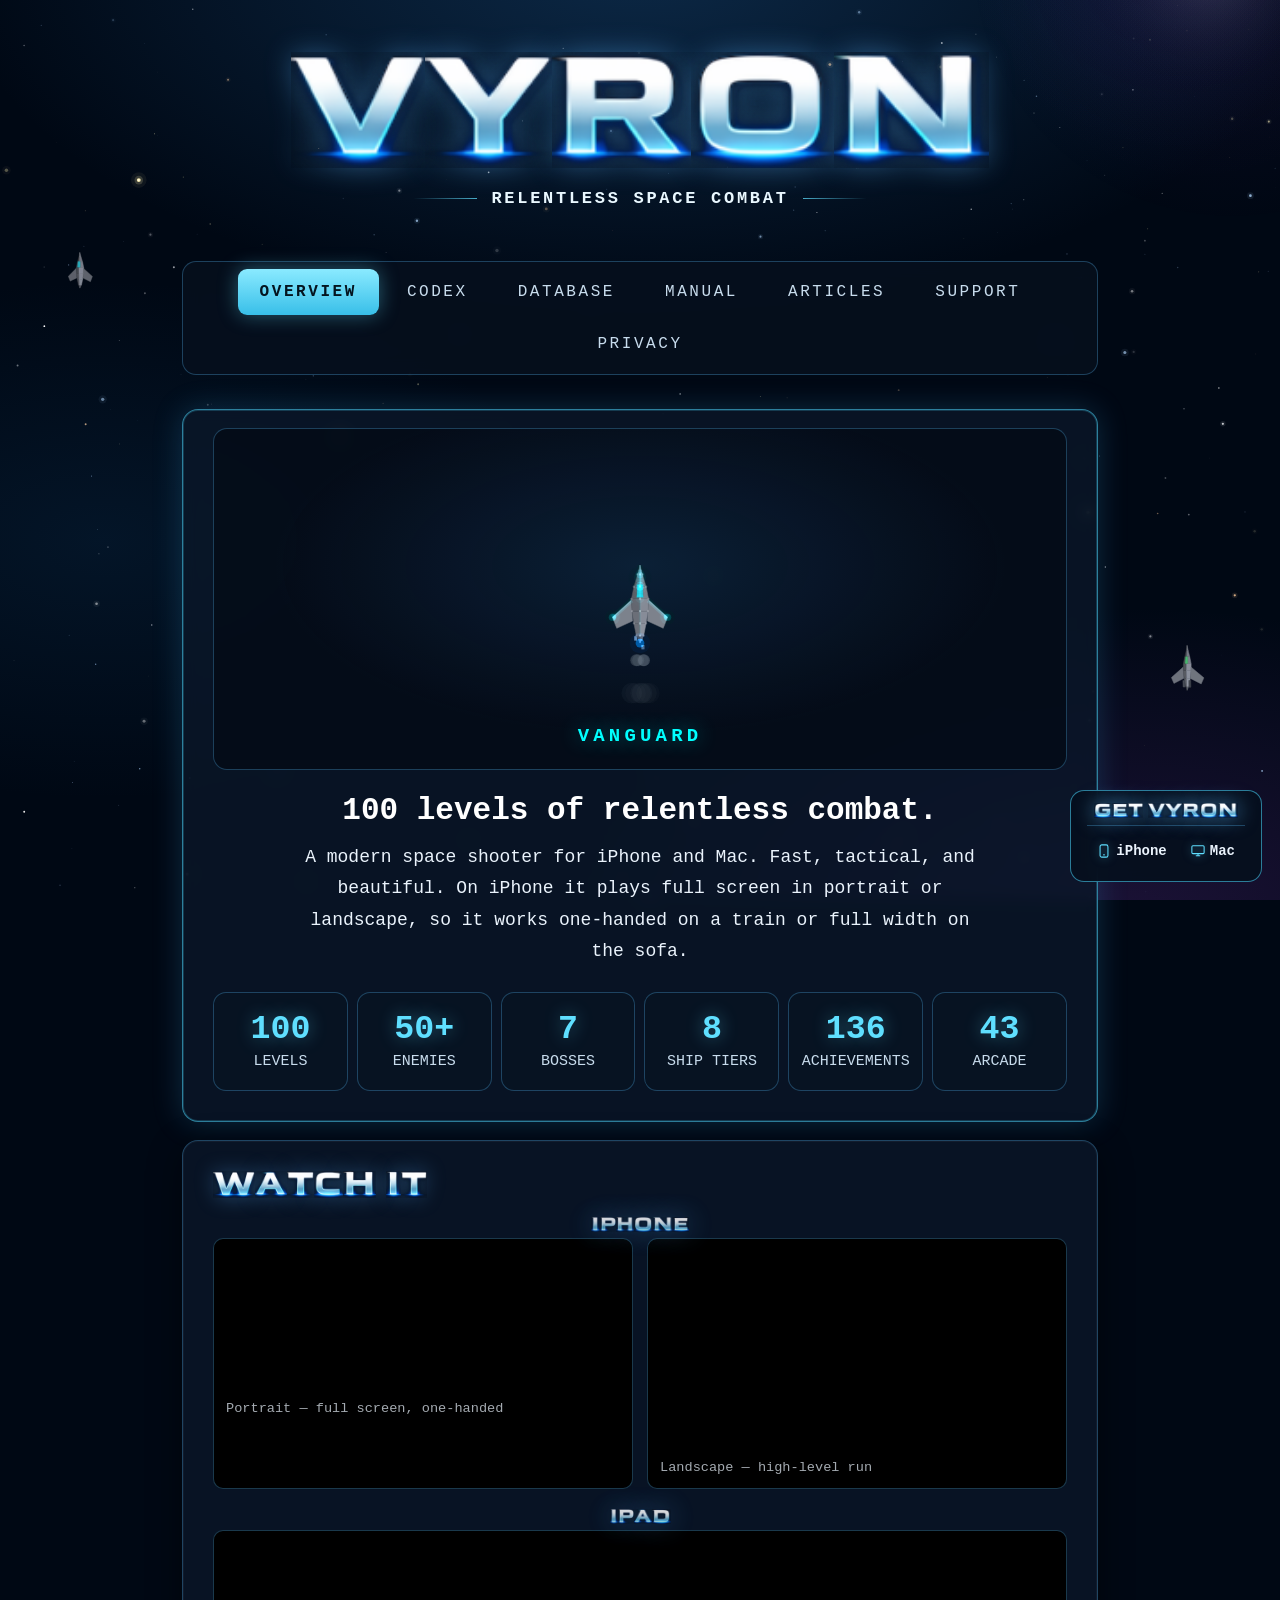
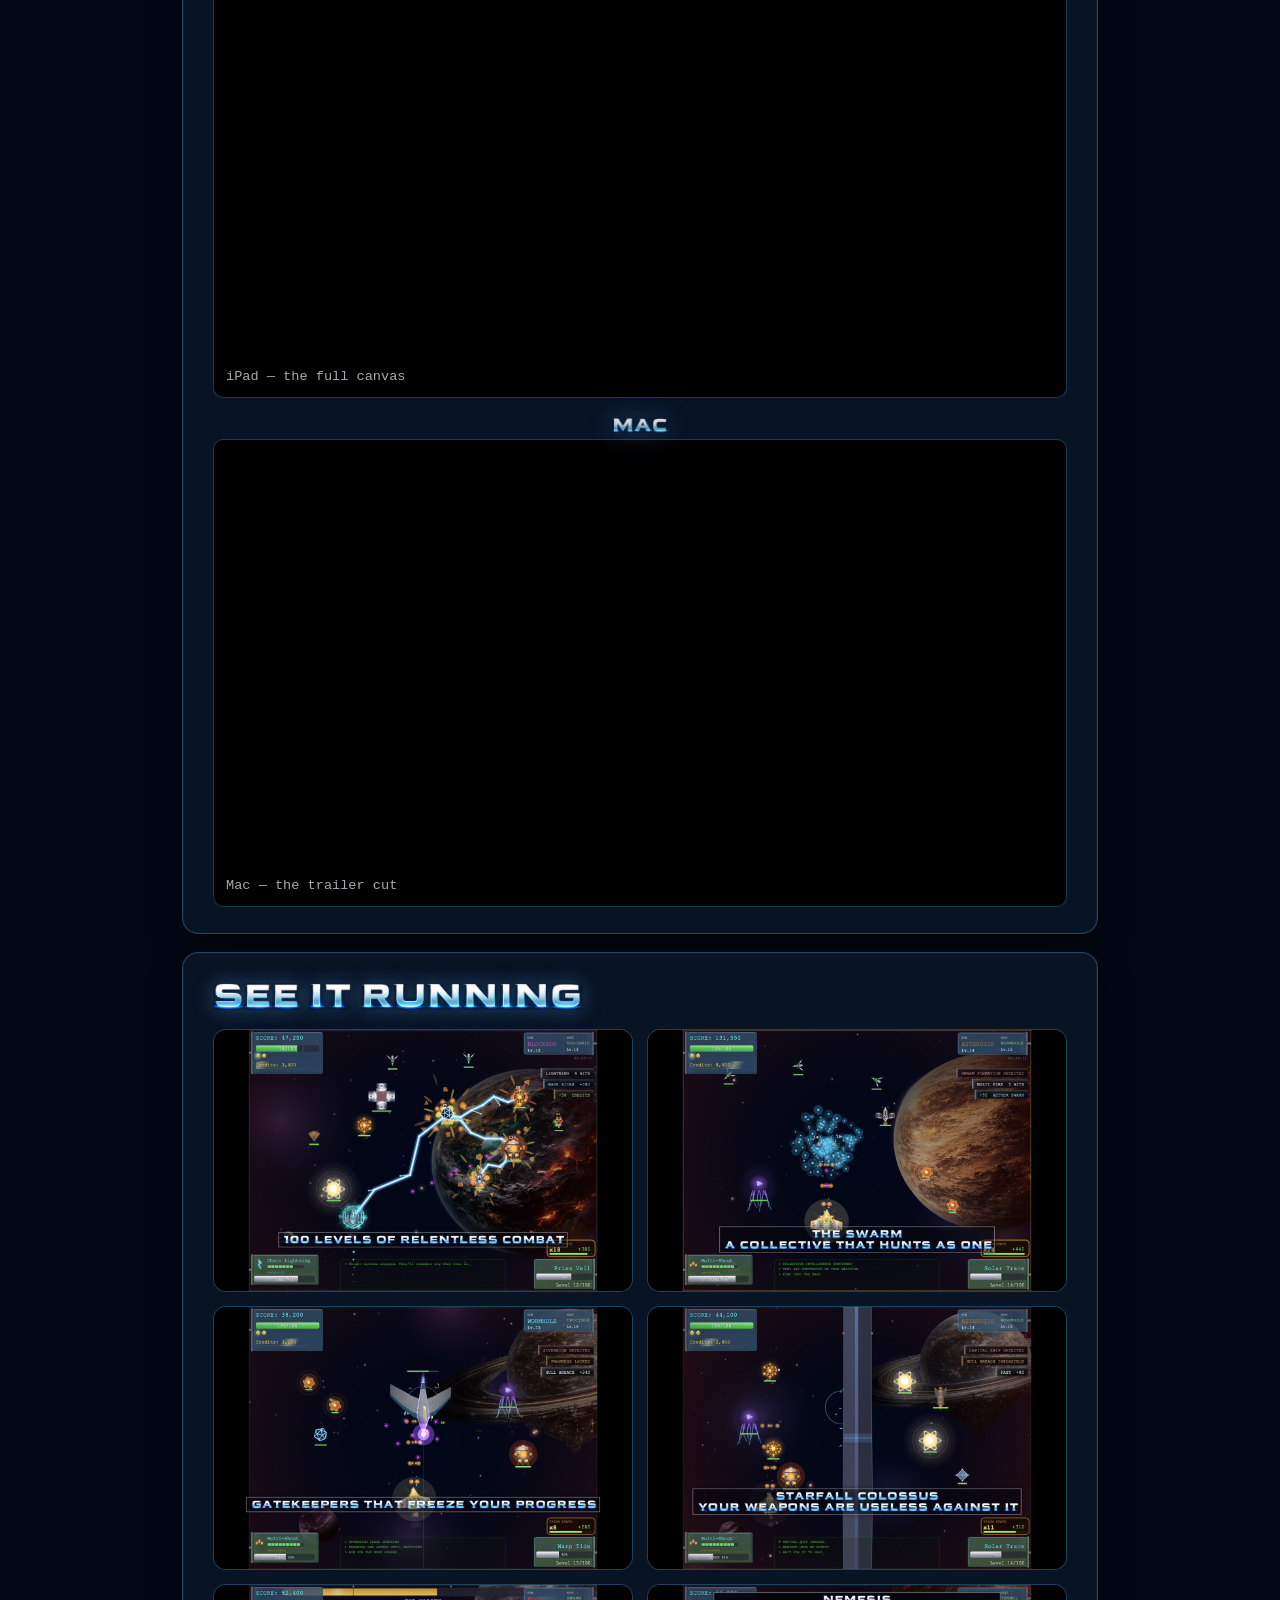
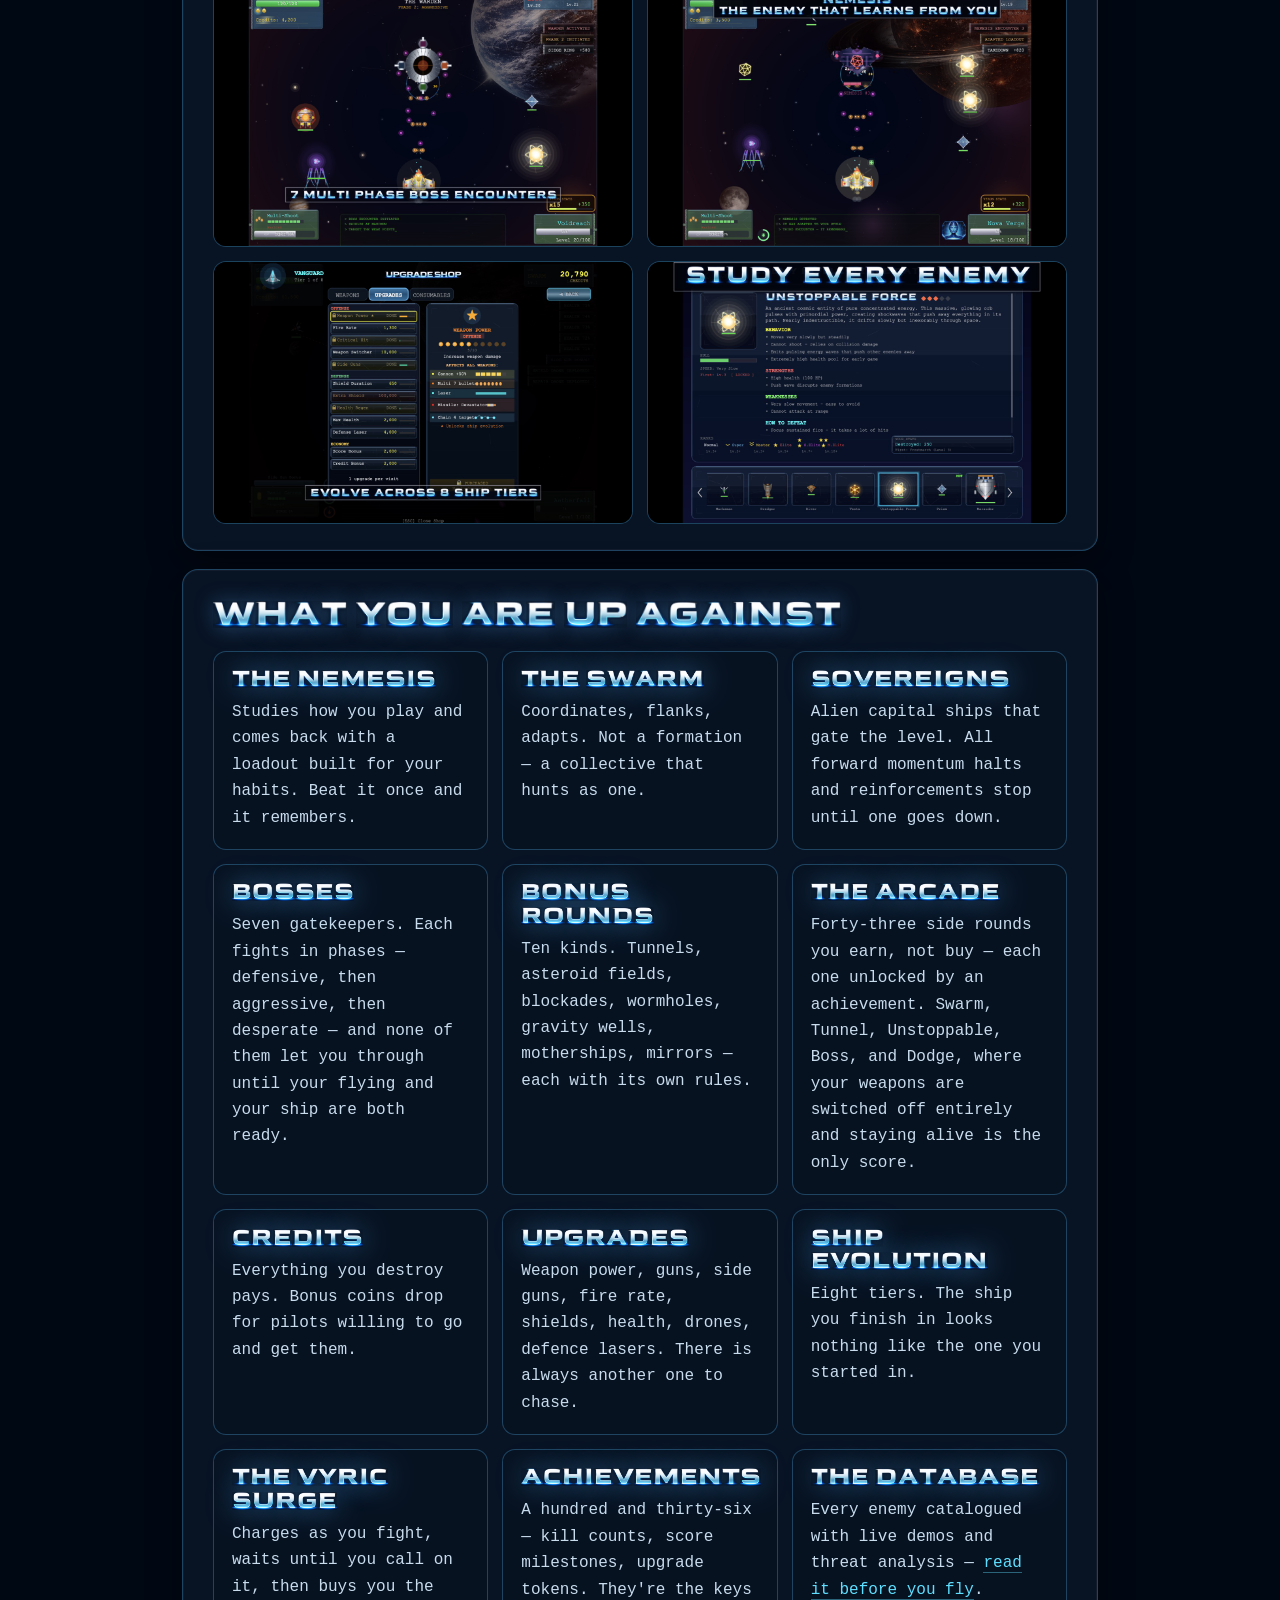
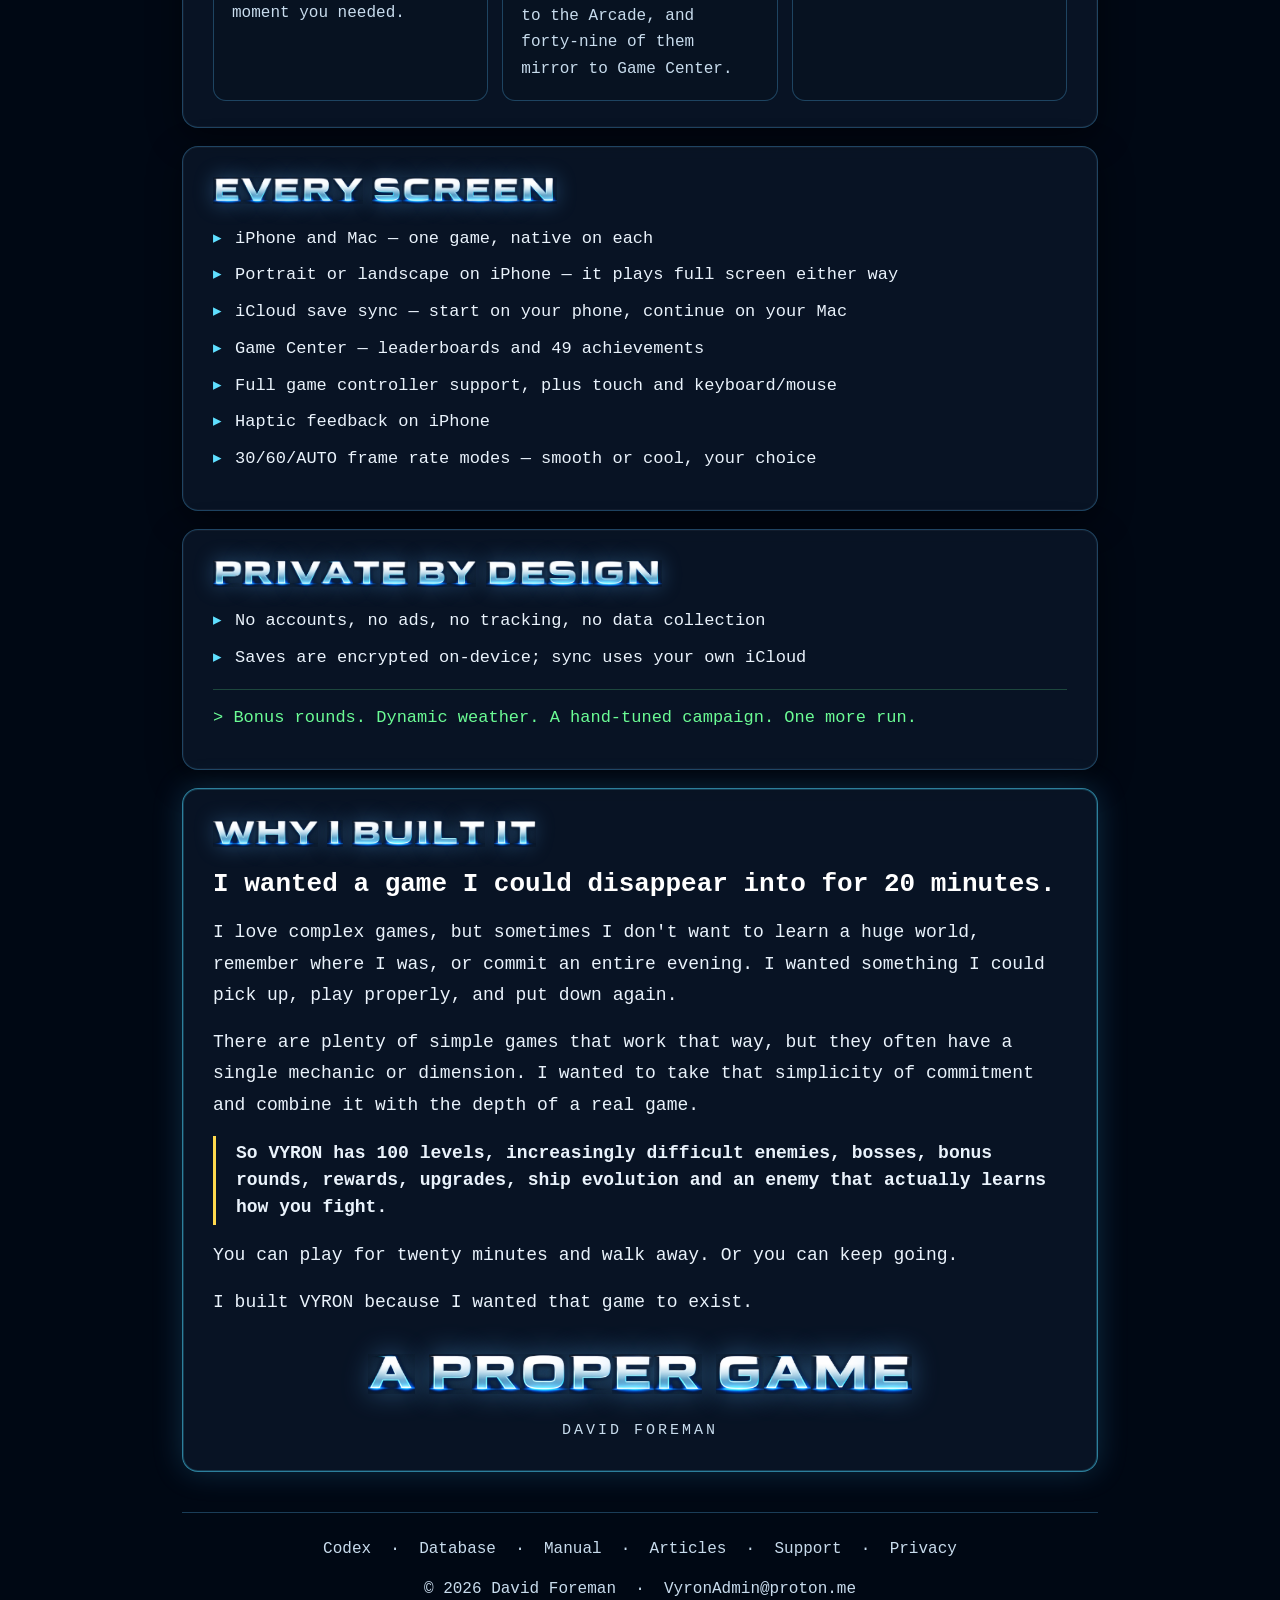
==== commit d339749a: "Watch it: grouped by device, with portrait and iPad The section showed four unlabelled clips, two iP" ====
--- a/index.html
+++ b/index.html
@@ -55,11 +55,24 @@
 
   <section class="panel">
     <h2 class="chrome" data-chrome="watch it">Watch it</h2>
+    <!-- Grouped by device, because "which of my machines does this run on"
+         is the question a visitor is actually asking. The iPhone group leads
+         with portrait: it is the newest work and the one people do not expect
+         a shoot-em-up to have. -->
+    <h3 class="clips-head chrome" data-chrome="iphone">iPhone</h3>
     <div class="clips">
-      <figure class="clip"><video src="video/iphone-1.mp4" autoplay muted loop playsinline preload="metadata"></video><figcaption>iPhone &mdash; high-level run</figcaption></figure>
-      <figure class="clip"><video src="video/iphone-2.mp4" autoplay muted loop playsinline preload="metadata"></video><figcaption>iPhone &mdash; late-game chaos</figcaption></figure>
+      <figure class="clip clip-portrait"><video src="video/iphone-portrait.mp4" autoplay muted loop playsinline preload="metadata"></video><figcaption>Portrait &mdash; full screen, one-handed</figcaption></figure>
+      <figure class="clip"><video src="video/iphone-1.mp4" autoplay muted loop playsinline preload="metadata"></video><figcaption>Landscape &mdash; high-level run</figcaption></figure>
+    </div>
+
+    <h3 class="clips-head chrome" data-chrome="ipad">iPad</h3>
+    <div class="clips">
+      <figure class="clip"><video src="video/ipad.mp4" autoplay muted loop playsinline preload="metadata"></video><figcaption>iPad &mdash; the full canvas</figcaption></figure>
+    </div>
+
+    <h3 class="clips-head chrome" data-chrome="mac">Mac</h3>
+    <div class="clips">
       <figure class="clip"><video src="video/mac-1.mp4" autoplay muted loop playsinline preload="metadata"></video><figcaption>Mac &mdash; the trailer cut</figcaption></figure>
-      <figure class="clip"><video src="video/mac-2.mp4" autoplay muted loop playsinline preload="metadata"></video><figcaption>Mac &mdash; level 57</figcaption></figure>
     </div>
   </section>
 
--- a/style.css
+++ b/style.css
@@ -289,6 +289,17 @@
 .clip{margin:0;border:1px solid var(--line);border-radius:10px;overflow:hidden;background:#000}
 .clip video{width:100%;height:auto;display:block}
 .clip figcaption{font-size:.85rem;opacity:.7;padding:8px 12px}
+/* Device group headings inside "Watch it". Smaller than a panel h2 so the
+   section still reads as one block rather than three. */
+.clips-head{font-size:15px;letter-spacing:.08em;margin:20px 0 2px;opacity:.85}
+.clips-head:first-of-type{margin-top:6px}
+/* A portrait clip in a landscape grid would be over 900px tall at full column
+   width, so it is capped by height and centred, and the black figure ground
+   fills what is left. */
+.clip-portrait{display:flex;flex-direction:column;align-items:center}
+.clip-portrait video{width:auto;max-width:100%;max-height:520px}
+.clip-portrait figcaption{align-self:stretch}
+@media (max-width:700px){.clip-portrait video{max-height:460px}}
 .shots{display:grid;grid-template-columns:repeat(auto-fit,minmax(min(300px,100%),1fr));gap:14px;margin-top:6px}
 .shot{
   position:relative;border:1px solid var(--line);border-radius:13px;overflow:hidden;
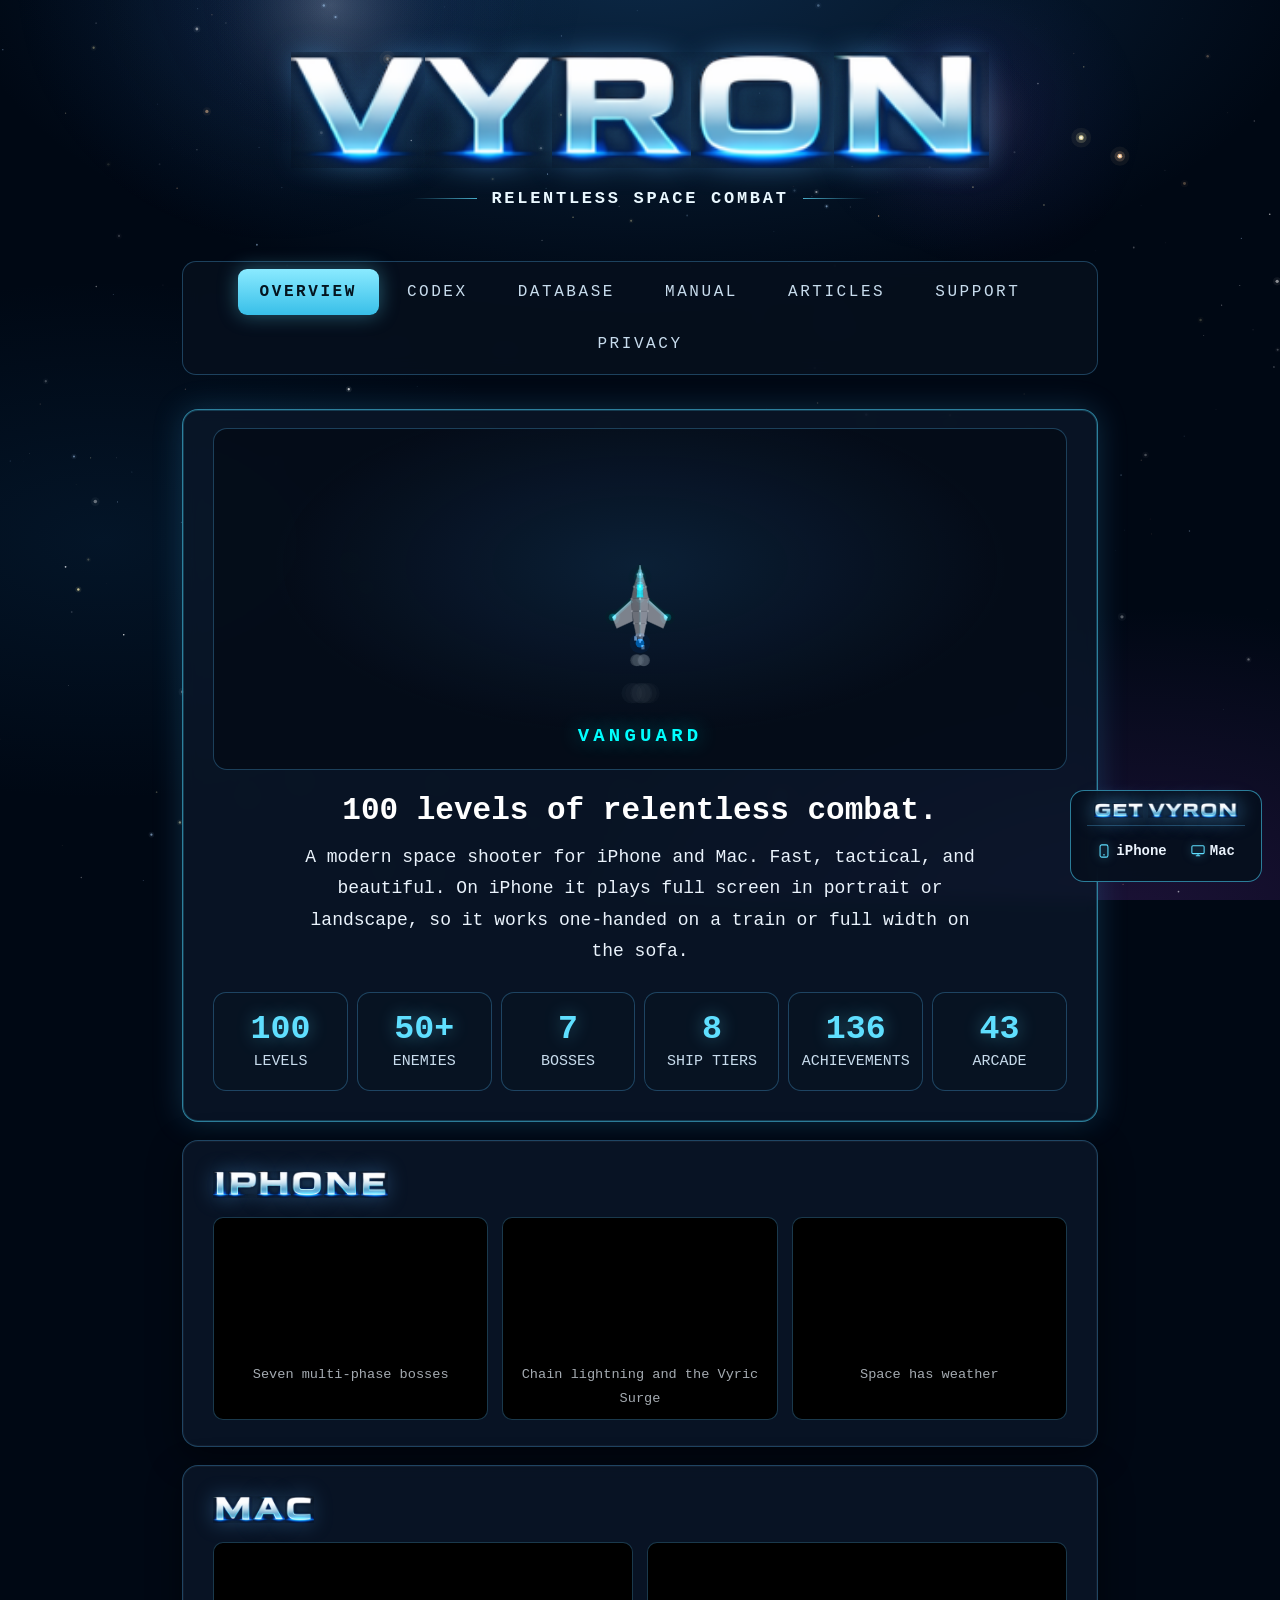
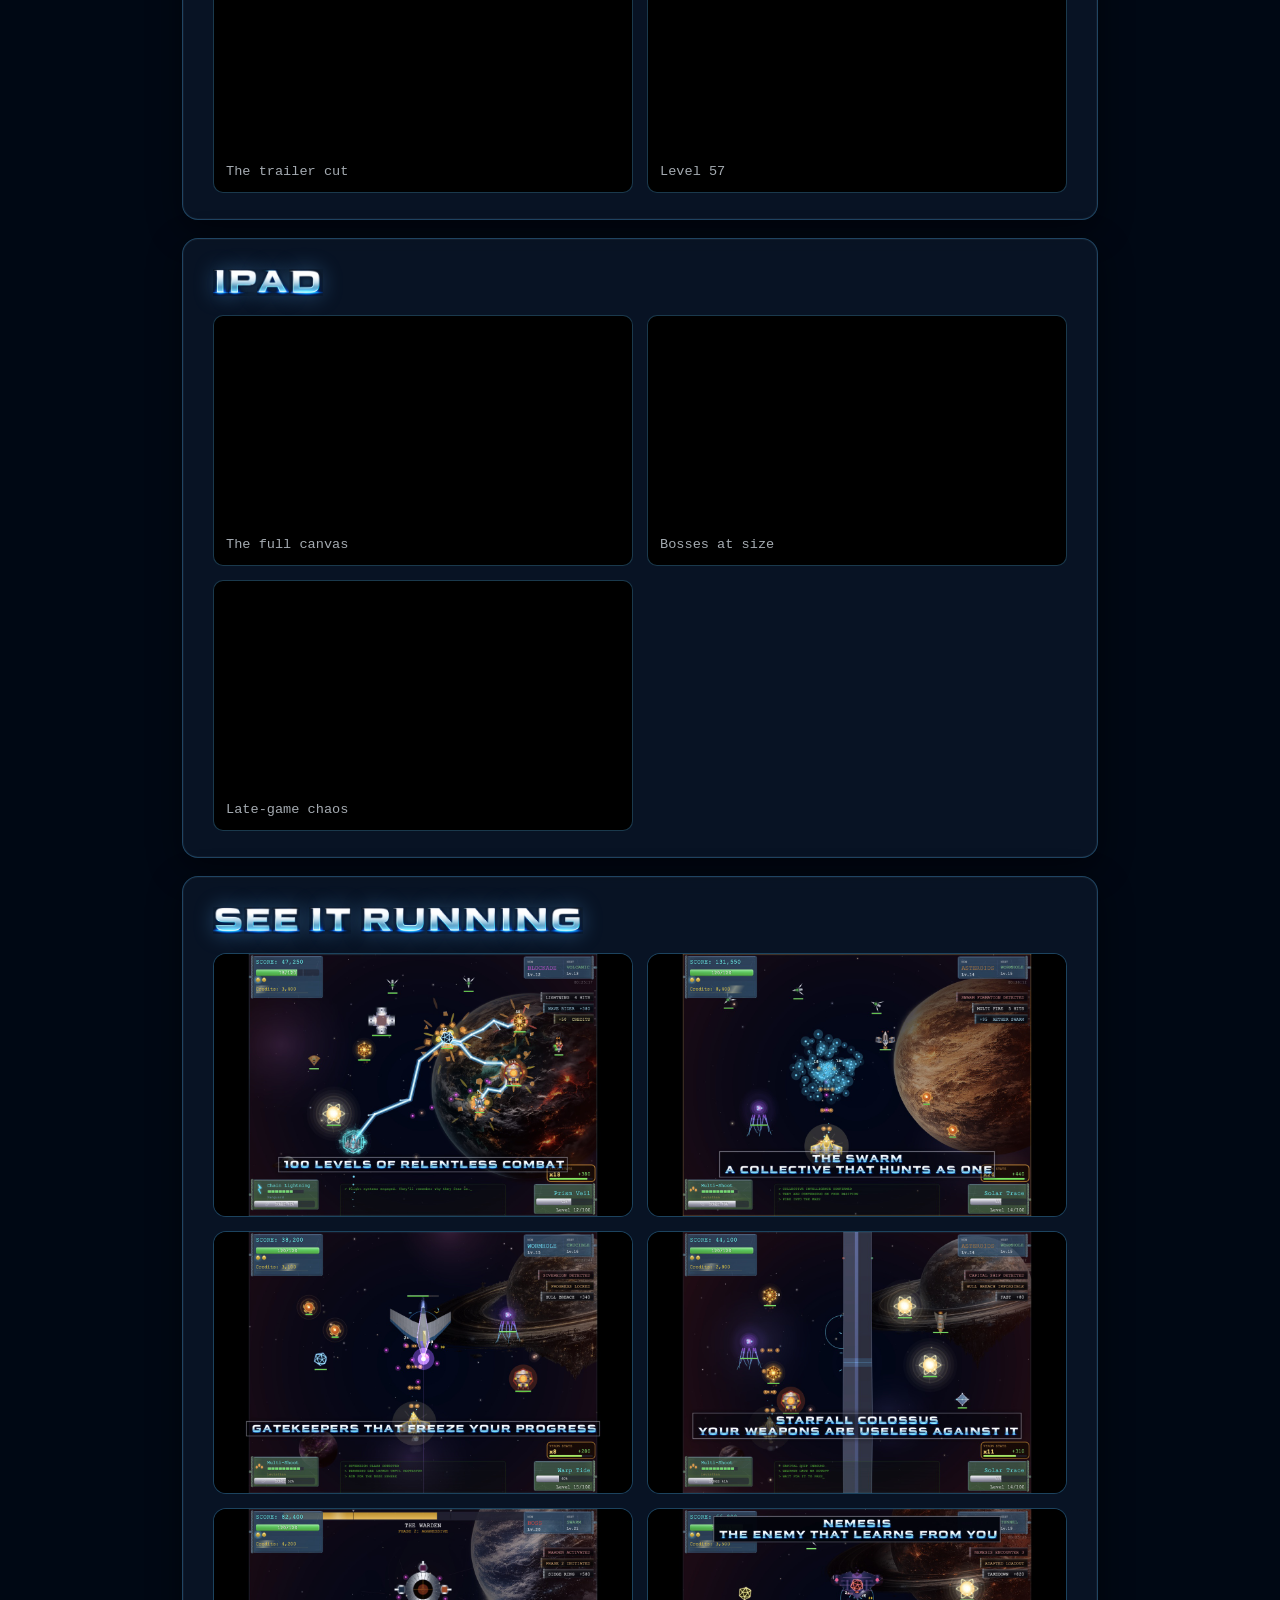
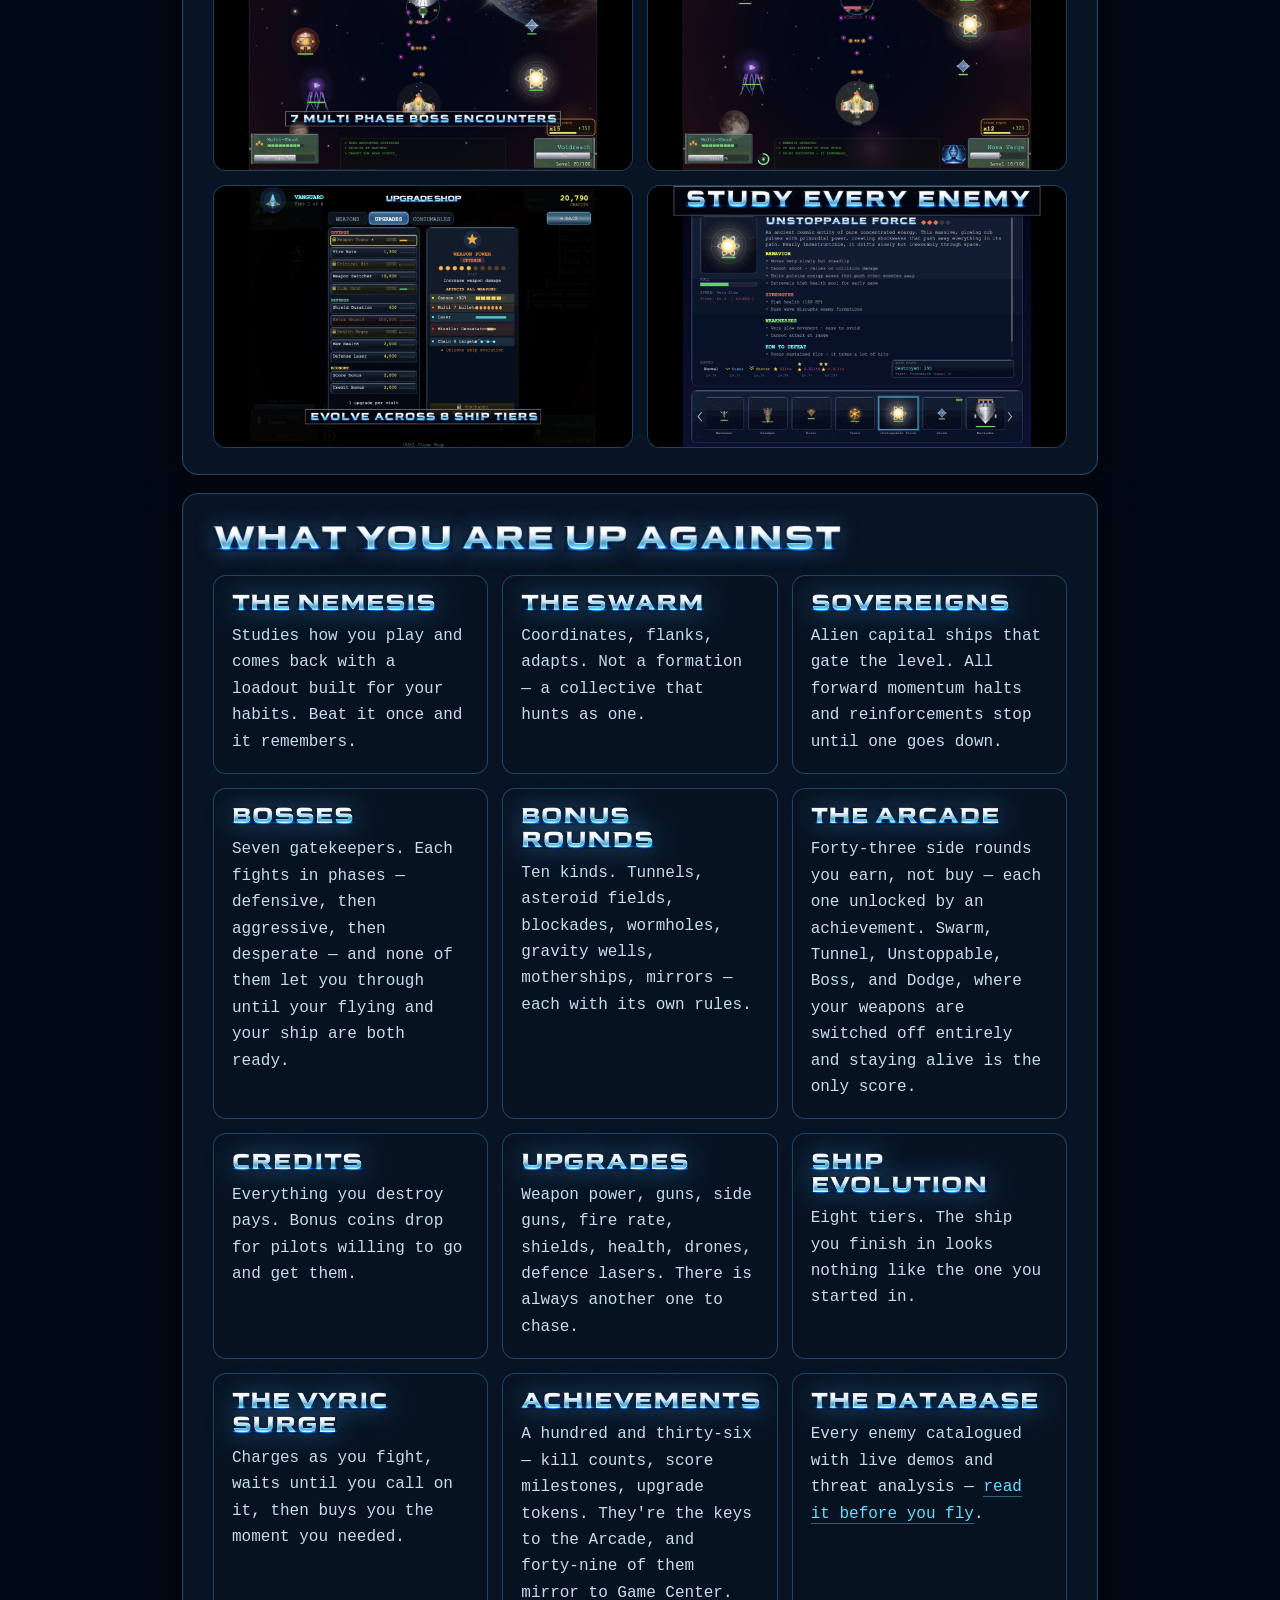
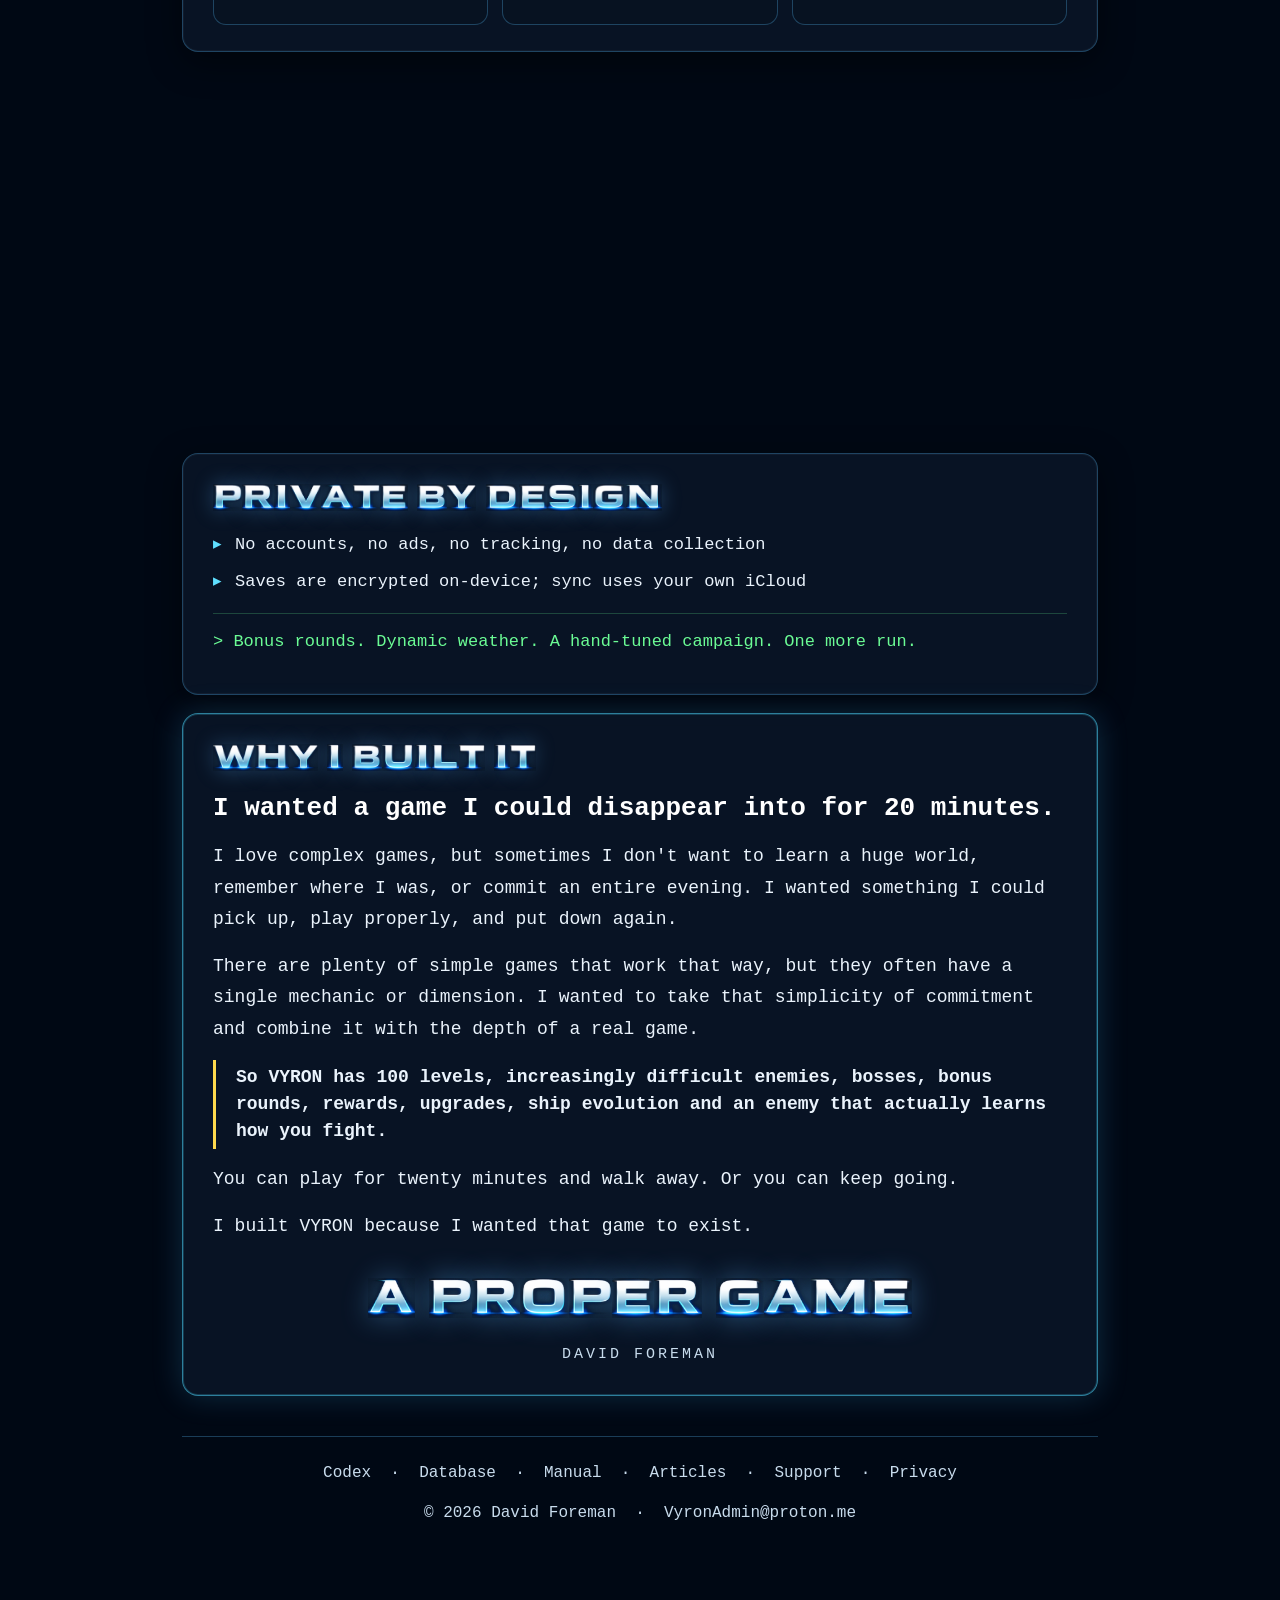
==== commit c27543ae: "Three platform panels replace "Watch it" iPhone, Mac, iPad, each a panel with its own h2 in the same" ====
--- a/index.html
+++ b/index.html
@@ -54,25 +54,31 @@
   </section>
 
   <section class="panel">
-    <h2 class="chrome" data-chrome="watch it">Watch it</h2>
-    <!-- Grouped by device, because "which of my machines does this run on"
-         is the question a visitor is actually asking. The iPhone group leads
-         with portrait: it is the newest work and the one people do not expect
-         a shoot-em-up to have. -->
-    <h3 class="clips-head chrome" data-chrome="iphone">iPhone</h3>
+    <!-- One panel per platform, each with the previews that are on the App
+         Store listing for that platform. iPhone is portrait only: that is what
+         the store shows and what 1.0.6 was about. -->
+    <h2 class="chrome" data-chrome="iphone">iPhone</h2>
+    <div class="clips clips-portrait">
+      <figure class="clip clip-portrait"><video src="video/iphone-1.mp4" autoplay muted loop playsinline preload="metadata"></video><figcaption>Seven multi-phase bosses</figcaption></figure>
+      <figure class="clip clip-portrait"><video src="video/iphone-2.mp4" autoplay muted loop playsinline preload="metadata"></video><figcaption>Chain lightning and the Vyric Surge</figcaption></figure>
+      <figure class="clip clip-portrait"><video src="video/iphone-3.mp4" autoplay muted loop playsinline preload="metadata"></video><figcaption>Space has weather</figcaption></figure>
+    </div>
+  </section>
+
+  <section class="panel">
+    <h2 class="chrome" data-chrome="mac">Mac</h2>
     <div class="clips">
-      <figure class="clip clip-portrait"><video src="video/iphone-portrait.mp4" autoplay muted loop playsinline preload="metadata"></video><figcaption>Portrait &mdash; full screen, one-handed</figcaption></figure>
-      <figure class="clip"><video src="video/iphone-1.mp4" autoplay muted loop playsinline preload="metadata"></video><figcaption>Landscape &mdash; high-level run</figcaption></figure>
-    </div>
-
-    <h3 class="clips-head chrome" data-chrome="ipad">iPad</h3>
+      <figure class="clip"><video src="video/mac-1.mp4" autoplay muted loop playsinline preload="metadata"></video><figcaption>The trailer cut</figcaption></figure>
+      <figure class="clip"><video src="video/mac-2.mp4" autoplay muted loop playsinline preload="metadata"></video><figcaption>Level 57</figcaption></figure>
+    </div>
+  </section>
+
+  <section class="panel">
+    <h2 class="chrome" data-chrome="ipad">iPad</h2>
     <div class="clips">
-      <figure class="clip"><video src="video/ipad.mp4" autoplay muted loop playsinline preload="metadata"></video><figcaption>iPad &mdash; the full canvas</figcaption></figure>
-    </div>
-
-    <h3 class="clips-head chrome" data-chrome="mac">Mac</h3>
-    <div class="clips">
-      <figure class="clip"><video src="video/mac-1.mp4" autoplay muted loop playsinline preload="metadata"></video><figcaption>Mac &mdash; the trailer cut</figcaption></figure>
+      <figure class="clip"><video src="video/ipad-1.mp4" autoplay muted loop playsinline preload="metadata"></video><figcaption>The full canvas</figcaption></figure>
+      <figure class="clip"><video src="video/ipad-2.mp4" autoplay muted loop playsinline preload="metadata"></video><figcaption>Bosses at size</figcaption></figure>
+      <figure class="clip"><video src="video/ipad-3.mp4" autoplay muted loop playsinline preload="metadata"></video><figcaption>Late-game chaos</figcaption></figure>
     </div>
   </section>
 
--- a/style.css
+++ b/style.css
@@ -289,17 +289,14 @@
 .clip{margin:0;border:1px solid var(--line);border-radius:10px;overflow:hidden;background:#000}
 .clip video{width:100%;height:auto;display:block}
 .clip figcaption{font-size:.85rem;opacity:.7;padding:8px 12px}
-/* Device group headings inside "Watch it". Smaller than a panel h2 so the
-   section still reads as one block rather than three. */
-.clips-head{font-size:15px;letter-spacing:.08em;margin:20px 0 2px;opacity:.85}
-.clips-head:first-of-type{margin-top:6px}
-/* A portrait clip in a landscape grid would be over 900px tall at full column
-   width, so it is capped by height and centred, and the black figure ground
-   fills what is left. */
+/* Portrait previews. The landscape grid's 420px minimum would make a 444x960
+   clip over 900px tall, so the portrait row uses a narrower column and the
+   video is capped by height, centred on the black figure ground. */
+.clips-portrait{grid-template-columns:repeat(auto-fit,minmax(min(240px,100%),1fr))}
 .clip-portrait{display:flex;flex-direction:column;align-items:center}
-.clip-portrait video{width:auto;max-width:100%;max-height:520px}
-.clip-portrait figcaption{align-self:stretch}
-@media (max-width:700px){.clip-portrait video{max-height:460px}}
+.clip-portrait video{width:auto;max-width:100%;max-height:560px}
+.clip-portrait figcaption{align-self:stretch;text-align:center}
+@media (max-width:700px){.clip-portrait video{max-height:440px}}
 .shots{display:grid;grid-template-columns:repeat(auto-fit,minmax(min(300px,100%),1fr));gap:14px;margin-top:6px}
 .shot{
   position:relative;border:1px solid var(--line);border-radius:13px;overflow:hidden;
